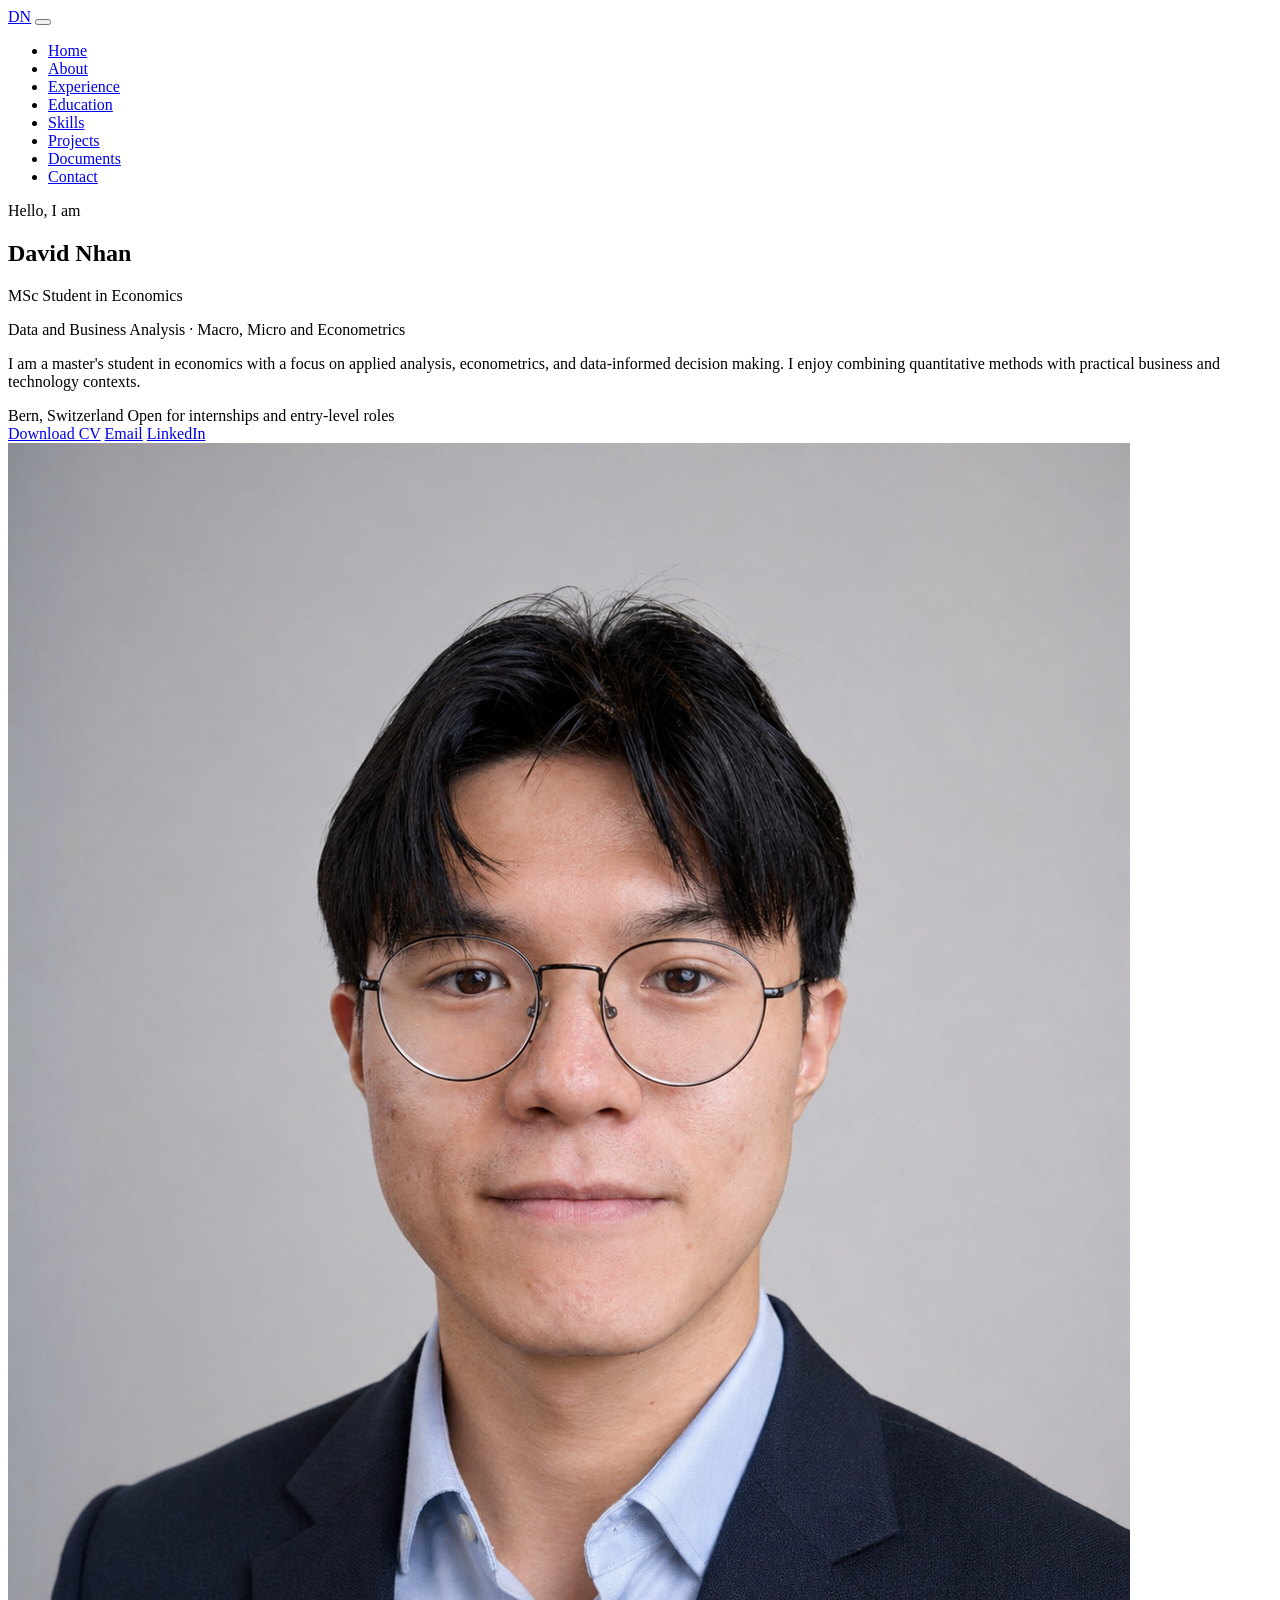
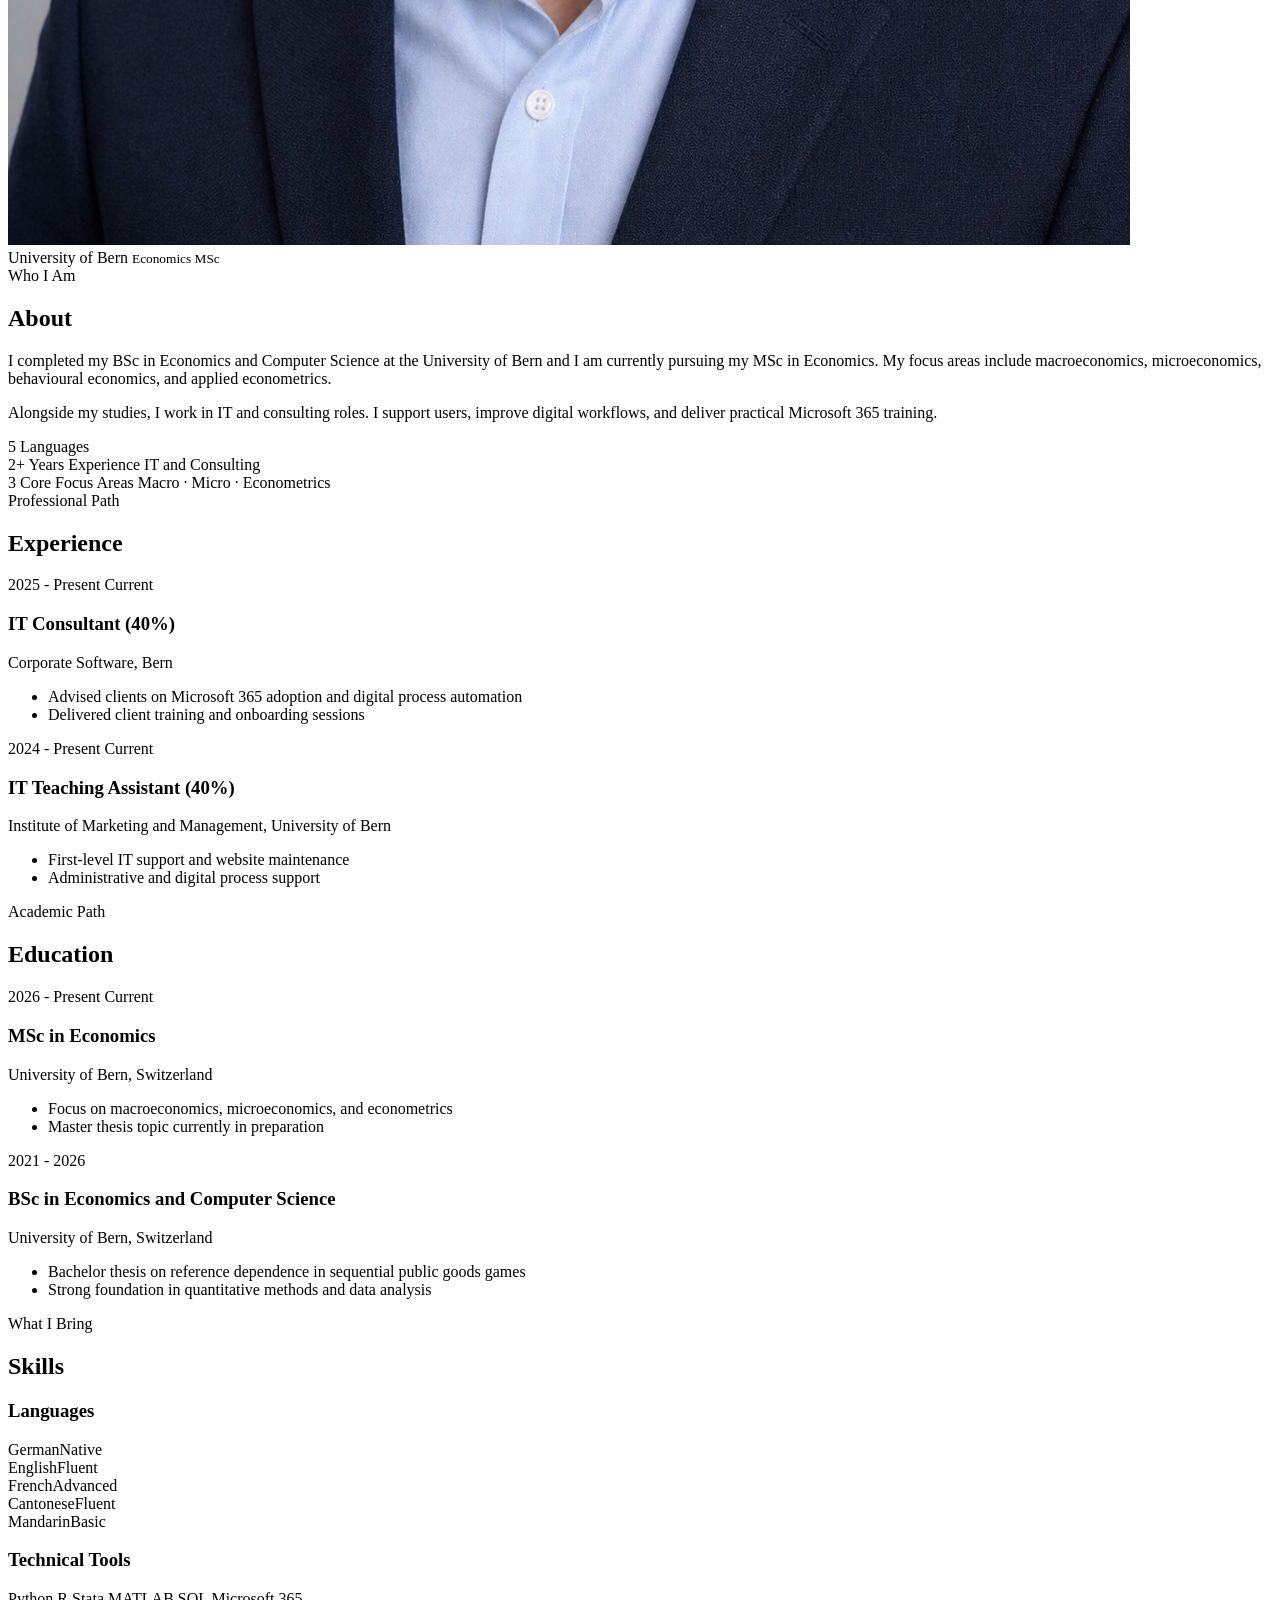
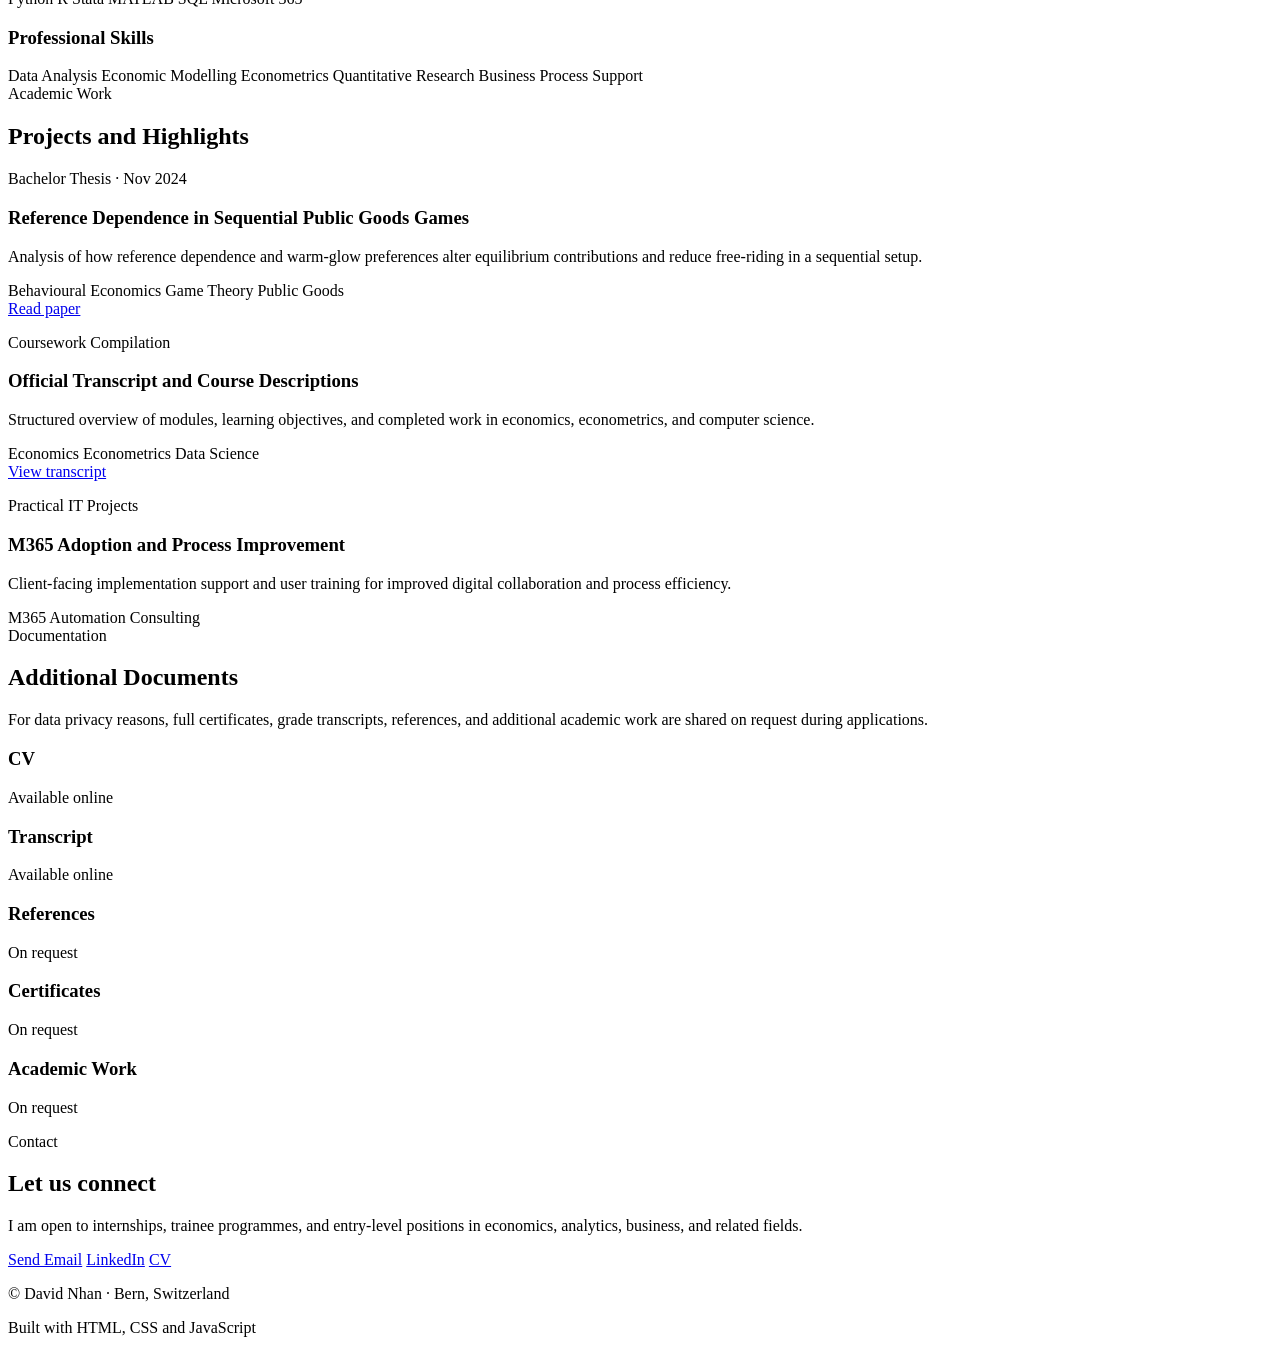
==== index.html @ aebe3c7b "Remove placeholder images and keep one-page scroll layout" ====
<!DOCTYPE html>
<html lang="en">
<head>
  <meta charset="UTF-8" />
  <meta name="viewport" content="width=device-width, initial-scale=1.0" />
  <title>David Nhan</title>
  <meta name="description" content="Personal portfolio of David Nhan, MSc student in Economics with a focus on data, economics, and applied analysis." />
  <link rel="preconnect" href="https://fonts.googleapis.com" />
  <link rel="preconnect" href="https://fonts.gstatic.com" crossorigin />
  <link href="https://fonts.googleapis.com/css2?family=Inter:wght@400;500;600;700;800&family=Playfair+Display:wght@600;700&display=swap" rel="stylesheet" />
  <link rel="stylesheet" href="styles.css" />
</head>
<body>
  <header class="nav-header">
    <nav class="nav-container" aria-label="Main navigation">
      <a href="#hero" class="nav-logo" aria-label="Top">DN</a>
      <button id="navToggle" class="nav-toggle" aria-label="Toggle menu" aria-expanded="false" aria-controls="navLinks">
        <span></span><span></span><span></span>
      </button>
      <ul class="nav-links" id="navLinks">
        <li><a href="#hero" class="active">Home</a></li>
        <li><a href="#about">About</a></li>
        <li><a href="#experience">Experience</a></li>
        <li><a href="#education">Education</a></li>
        <li><a href="#skills">Skills</a></li>
        <li><a href="#projects">Projects</a></li>
        <li><a href="#documents">Documents</a></li>
        <li><a href="#contact">Contact</a></li>
      </ul>
    </nav>
  </header>

  <main>
    <section id="hero" class="hero-section">
      <div class="hero-container">
        <div class="hero-text reveal">
          <p class="hero-greeting">Hello, I am</p>
          <h1 class="hero-name">David Nhan</h1>
          <p class="hero-headline">MSc Student in Economics</p>
          <span class="hero-sub-headline">Data and Business Analysis · Macro, Micro and Econometrics</span>
          <p class="hero-intro">
            I am a master's student in economics with a focus on applied analysis,
            econometrics, and data-informed decision making. I enjoy combining
            quantitative methods with practical business and technology contexts.
          </p>
          <div class="hero-badges">
            <span class="badge badge-location">Bern, Switzerland</span>
            <span class="badge badge-open"><span class="pulse-dot"></span>Open for internships and entry-level roles</span>
          </div>
          <div class="hero-buttons">
            <a class="btn btn-primary" href="docs/David-Nhan-FlowCV-Lebenslauf.pdf" target="_blank" rel="noopener">Download CV</a>
            <a class="btn btn-secondary" href="mailto:david.nhan@students.unibe.ch">Email</a>
            <a class="btn btn-outline" href="https://www.linkedin.com/in/david-nhan-41972a270/" target="_blank" rel="noopener">LinkedIn</a>
          </div>
        </div>
        <div class="hero-image-wrapper reveal">
          <div class="hero-image-ring">
            <img id="profileImg" src="docs/LinkedIn1.png" alt="Portrait of David Nhan" class="hero-image" />
          </div>
          <div class="hero-image-card">
            <div>
              <span>University of Bern</span>
              <small>Economics MSc</small>
            </div>
          </div>
        </div>
      </div>
    </section>

    <section id="about" class="section">
      <div class="container">
        <div class="section-header reveal">
          <span class="section-label">Who I Am</span>
          <h2>About</h2>
        </div>
        <div class="about-content reveal">
          <p>
            I completed my BSc in Economics and Computer Science at the University of Bern
            and I am currently pursuing my MSc in Economics. My focus areas include macroeconomics,
            microeconomics, behavioural economics, and applied econometrics.
          </p>
          <p>
            Alongside my studies, I work in IT and consulting roles. I support users,
            improve digital workflows, and deliver practical Microsoft 365 training.
          </p>
        </div>
        <div class="about-highlights">
          <article class="highlight-card reveal">
            <span class="highlight-number">5</span>
            <span class="highlight-label">Languages</span>
          </article>
          <article class="highlight-card reveal">
            <span class="highlight-number">2+</span>
            <span class="highlight-label">Years Experience</span>
            <span class="highlight-sub">IT and Consulting</span>
          </article>
          <article class="highlight-card reveal">
            <span class="highlight-number">3</span>
            <span class="highlight-label">Core Focus Areas</span>
            <span class="highlight-sub">Macro · Micro · Econometrics</span>
          </article>
        </div>
      </div>
    </section>

    <section id="experience" class="section section-alt">
      <div class="container">
        <div class="section-header reveal">
          <span class="section-label">Professional Path</span>
          <h2>Experience</h2>
        </div>
        <div class="timeline">
          <article class="timeline-item reveal">
            <span class="timeline-dot"></span>
            <div class="timeline-card">
              <div class="timeline-meta">
                <span class="timeline-date">2025 - Present</span>
                <span class="timeline-tag tag-current">Current</span>
              </div>
              <h3>IT Consultant (40%)</h3>
              <p class="timeline-institution">Corporate Software, Bern</p>
              <ul class="timeline-details">
                <li>Advised clients on Microsoft 365 adoption and digital process automation</li>
                <li>Delivered client training and onboarding sessions</li>
              </ul>
            </div>
          </article>
          <article class="timeline-item reveal">
            <span class="timeline-dot"></span>
            <div class="timeline-card">
              <div class="timeline-meta">
                <span class="timeline-date">2024 - Present</span>
                <span class="timeline-tag tag-current">Current</span>
              </div>
              <h3>IT Teaching Assistant (40%)</h3>
              <p class="timeline-institution">Institute of Marketing and Management, University of Bern</p>
              <ul class="timeline-details">
                <li>First-level IT support and website maintenance</li>
                <li>Administrative and digital process support</li>
              </ul>
            </div>
          </article>
        </div>
      </div>
    </section>

    <section id="education" class="section">
      <div class="container">
        <div class="section-header reveal">
          <span class="section-label">Academic Path</span>
          <h2>Education</h2>
        </div>
        <div class="timeline">
          <article class="timeline-item reveal">
            <span class="timeline-dot"></span>
            <div class="timeline-card">
              <div class="timeline-meta">
                <span class="timeline-date">2026 - Present</span>
                <span class="timeline-tag tag-current">Current</span>
              </div>
              <h3>MSc in Economics</h3>
              <p class="timeline-institution">University of Bern, Switzerland</p>
              <ul class="timeline-details">
                <li>Focus on macroeconomics, microeconomics, and econometrics</li>
                <li>Master thesis topic currently in preparation</li>
              </ul>
            </div>
          </article>
          <article class="timeline-item reveal">
            <span class="timeline-dot"></span>
            <div class="timeline-card">
              <div class="timeline-meta">
                <span class="timeline-date">2021 - 2026</span>
              </div>
              <h3>BSc in Economics and Computer Science</h3>
              <p class="timeline-institution">University of Bern, Switzerland</p>
              <ul class="timeline-details">
                <li>Bachelor thesis on reference dependence in sequential public goods games</li>
                <li>Strong foundation in quantitative methods and data analysis</li>
              </ul>
            </div>
          </article>
        </div>
      </div>
    </section>

    <section id="skills" class="section section-alt">
      <div class="container">
        <div class="section-header reveal">
          <span class="section-label">What I Bring</span>
          <h2>Skills</h2>
        </div>
        <div class="skills-grid">
          <article class="skill-group reveal">
            <h3 class="skill-group-title">Languages</h3>
            <div class="skill-tags">
              <div class="skill-tag-language"><span class="lang-name">German</span><span class="lang-level lang-native">Native</span></div>
              <div class="skill-tag-language"><span class="lang-name">English</span><span class="lang-level">Fluent</span></div>
              <div class="skill-tag-language"><span class="lang-name">French</span><span class="lang-level">Advanced</span></div>
              <div class="skill-tag-language"><span class="lang-name">Cantonese</span><span class="lang-level">Fluent</span></div>
              <div class="skill-tag-language"><span class="lang-name">Mandarin</span><span class="lang-level">Basic</span></div>
            </div>
          </article>
          <article class="skill-group reveal">
            <h3 class="skill-group-title">Technical Tools</h3>
            <div class="skill-tags">
              <span class="skill-badge skill-badge-tech">Python</span>
              <span class="skill-badge skill-badge-tech">R</span>
              <span class="skill-badge skill-badge-tech">Stata</span>
              <span class="skill-badge skill-badge-tech">MATLAB</span>
              <span class="skill-badge skill-badge-tech">SQL</span>
              <span class="skill-badge skill-badge-tech">Microsoft 365</span>
            </div>
          </article>
          <article class="skill-group reveal">
            <h3 class="skill-group-title">Professional Skills</h3>
            <div class="skill-tags">
              <span class="skill-badge">Data Analysis</span>
              <span class="skill-badge">Economic Modelling</span>
              <span class="skill-badge">Econometrics</span>
              <span class="skill-badge">Quantitative Research</span>
              <span class="skill-badge">Business Process Support</span>
            </div>
          </article>
        </div>
      </div>
    </section>

    <section id="projects" class="section">
      <div class="container">
        <div class="section-header reveal">
          <span class="section-label">Academic Work</span>
          <h2>Projects and Highlights</h2>
        </div>
        <div class="projects-grid">
          <article class="project-card reveal">
            <div class="project-card-body">
              <p class="project-meta">Bachelor Thesis · Nov 2024</p>
              <h3>Reference Dependence in Sequential Public Goods Games</h3>
              <p>
                Analysis of how reference dependence and warm-glow preferences alter
                equilibrium contributions and reduce free-riding in a sequential setup.
              </p>
              <div class="project-tags">
                <span class="project-tag">Behavioural Economics</span>
                <span class="project-tag">Game Theory</span>
                <span class="project-tag">Public Goods</span>
              </div>
              <a class="project-read-link" href="docs/Bachelor_Thesis.pdf" target="_blank" rel="noopener">Read paper</a>
            </div>
          </article>
          <article class="project-card reveal">
            <div class="project-card-body">
              <p class="project-meta">Coursework Compilation</p>
              <h3>Official Transcript and Course Descriptions</h3>
              <p>
                Structured overview of modules, learning objectives, and completed
                work in economics, econometrics, and computer science.
              </p>
              <div class="project-tags">
                <span class="project-tag">Economics</span>
                <span class="project-tag">Econometrics</span>
                <span class="project-tag">Data Science</span>
              </div>
              <a class="project-read-link" href="docs/2026-02-09_11.55.48_Studienblatt.pdf" target="_blank" rel="noopener">View transcript</a>
            </div>
          </article>
          <article class="project-card reveal">
            <div class="project-card-body">
              <p class="project-meta">Practical IT Projects</p>
              <h3>M365 Adoption and Process Improvement</h3>
              <p>
                Client-facing implementation support and user training for improved
                digital collaboration and process efficiency.
              </p>
              <div class="project-tags">
                <span class="project-tag">M365</span>
                <span class="project-tag">Automation</span>
                <span class="project-tag">Consulting</span>
              </div>
            </div>
          </article>
        </div>
      </div>
    </section>

    <section id="documents" class="section section-alt">
      <div class="container">
        <div class="section-header reveal">
          <span class="section-label">Documentation</span>
          <h2>Additional Documents</h2>
        </div>
        <p class="documents-notice reveal">
          For data privacy reasons, full certificates, grade transcripts, references,
          and additional academic work are shared on request during applications.
        </p>
        <div class="documents-grid">
          <article class="document-card reveal"><h3>CV</h3><p>Available online</p></article>
          <article class="document-card reveal"><h3>Transcript</h3><p>Available online</p></article>
          <article class="document-card reveal"><h3>References</h3><p>On request</p></article>
          <article class="document-card reveal"><h3>Certificates</h3><p>On request</p></article>
          <article class="document-card reveal"><h3>Academic Work</h3><p>On request</p></article>
        </div>
      </div>
    </section>

    <section id="contact" class="section contact-section">
      <div class="container">
        <div class="contact-inner reveal">
          <span class="section-label">Contact</span>
          <h2>Let us connect</h2>
          <p class="contact-description">
            I am open to internships, trainee programmes, and entry-level positions
            in economics, analytics, business, and related fields.
          </p>
          <div class="contact-buttons">
            <a class="btn btn-primary" href="mailto:david.nhan@students.unibe.ch">Send Email</a>
            <a class="btn btn-secondary" href="https://www.linkedin.com/in/david-nhan-41972a270/" target="_blank" rel="noopener">LinkedIn</a>
            <a class="btn btn-outline" href="docs/David-Nhan-FlowCV-Lebenslauf.pdf" target="_blank" rel="noopener">CV</a>
          </div>
        </div>
      </div>
    </section>

  </main>

  <footer class="footer">
    <p>© <span id="year"></span> David Nhan · Bern, Switzerland</p>
    <p class="footer-note">Built with HTML, CSS and JavaScript</p>
  </footer>

  <script src="script.js"></script>
</body>
</html>
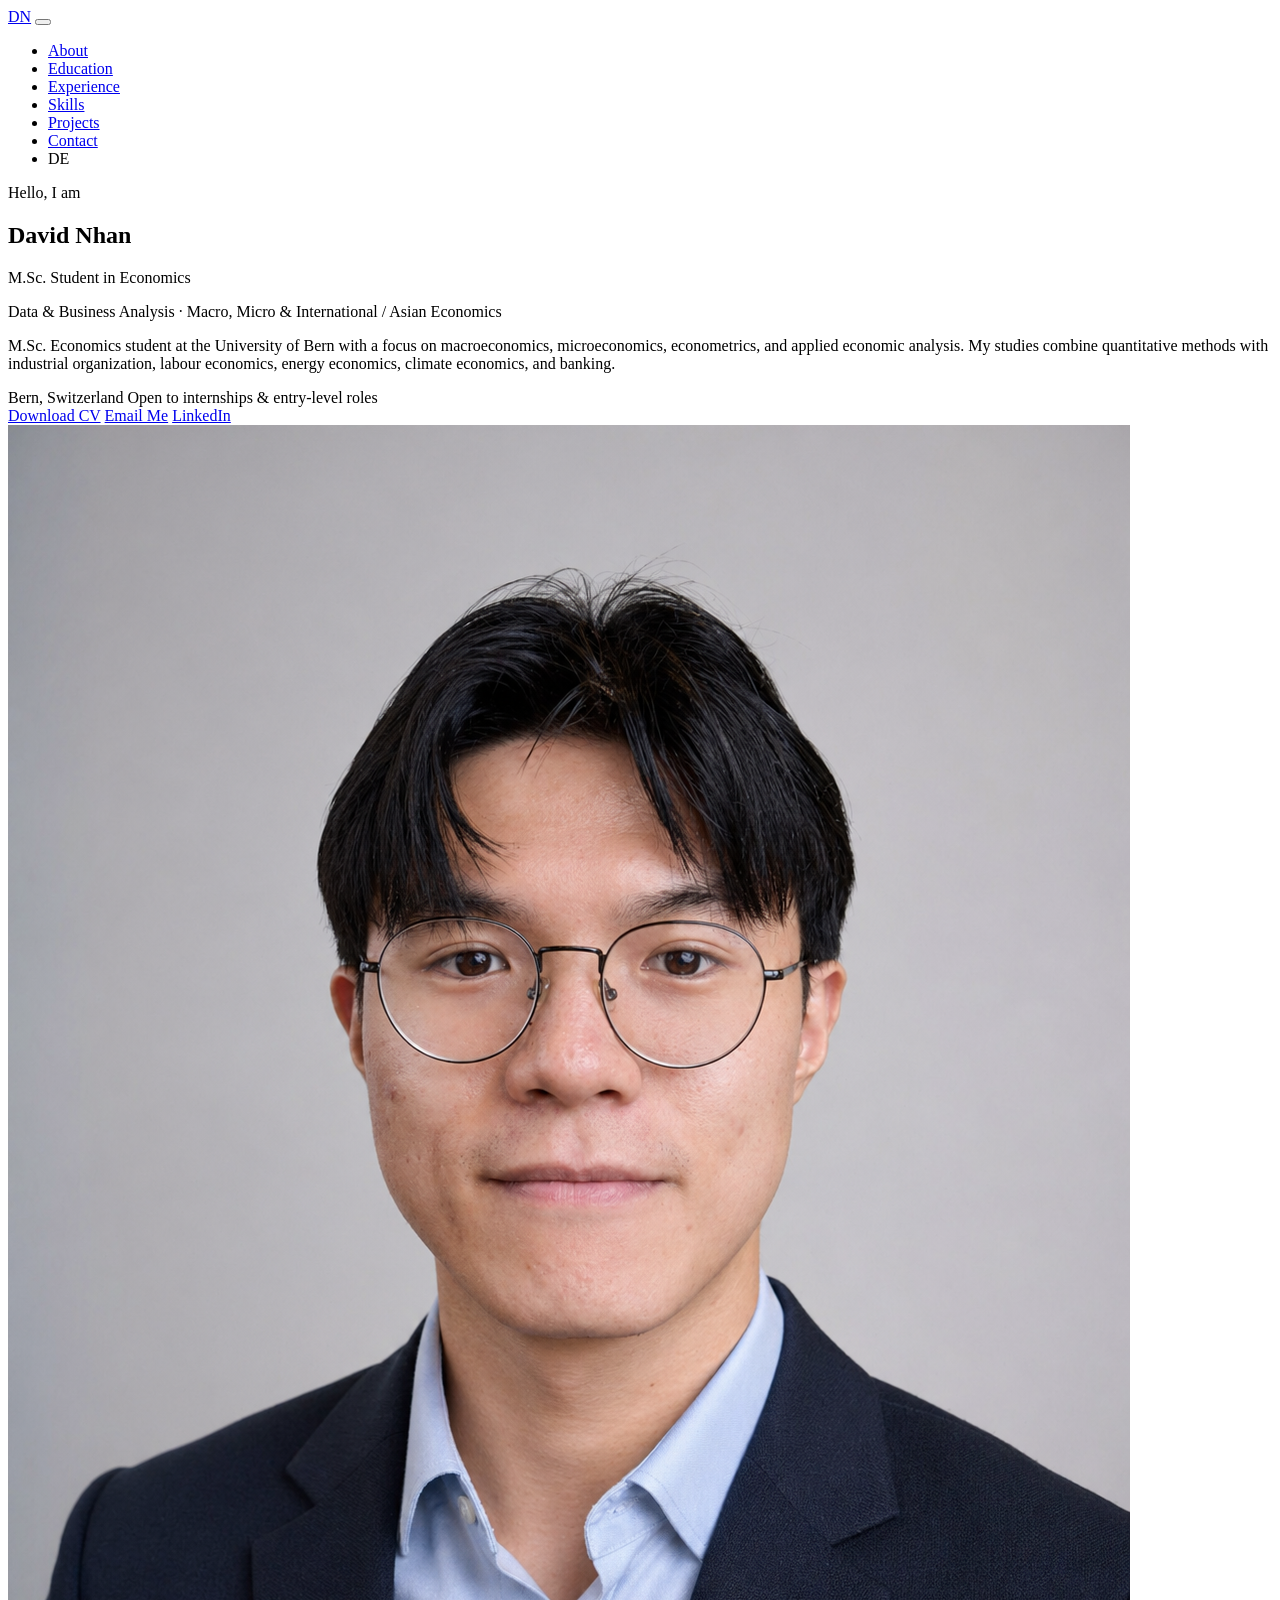
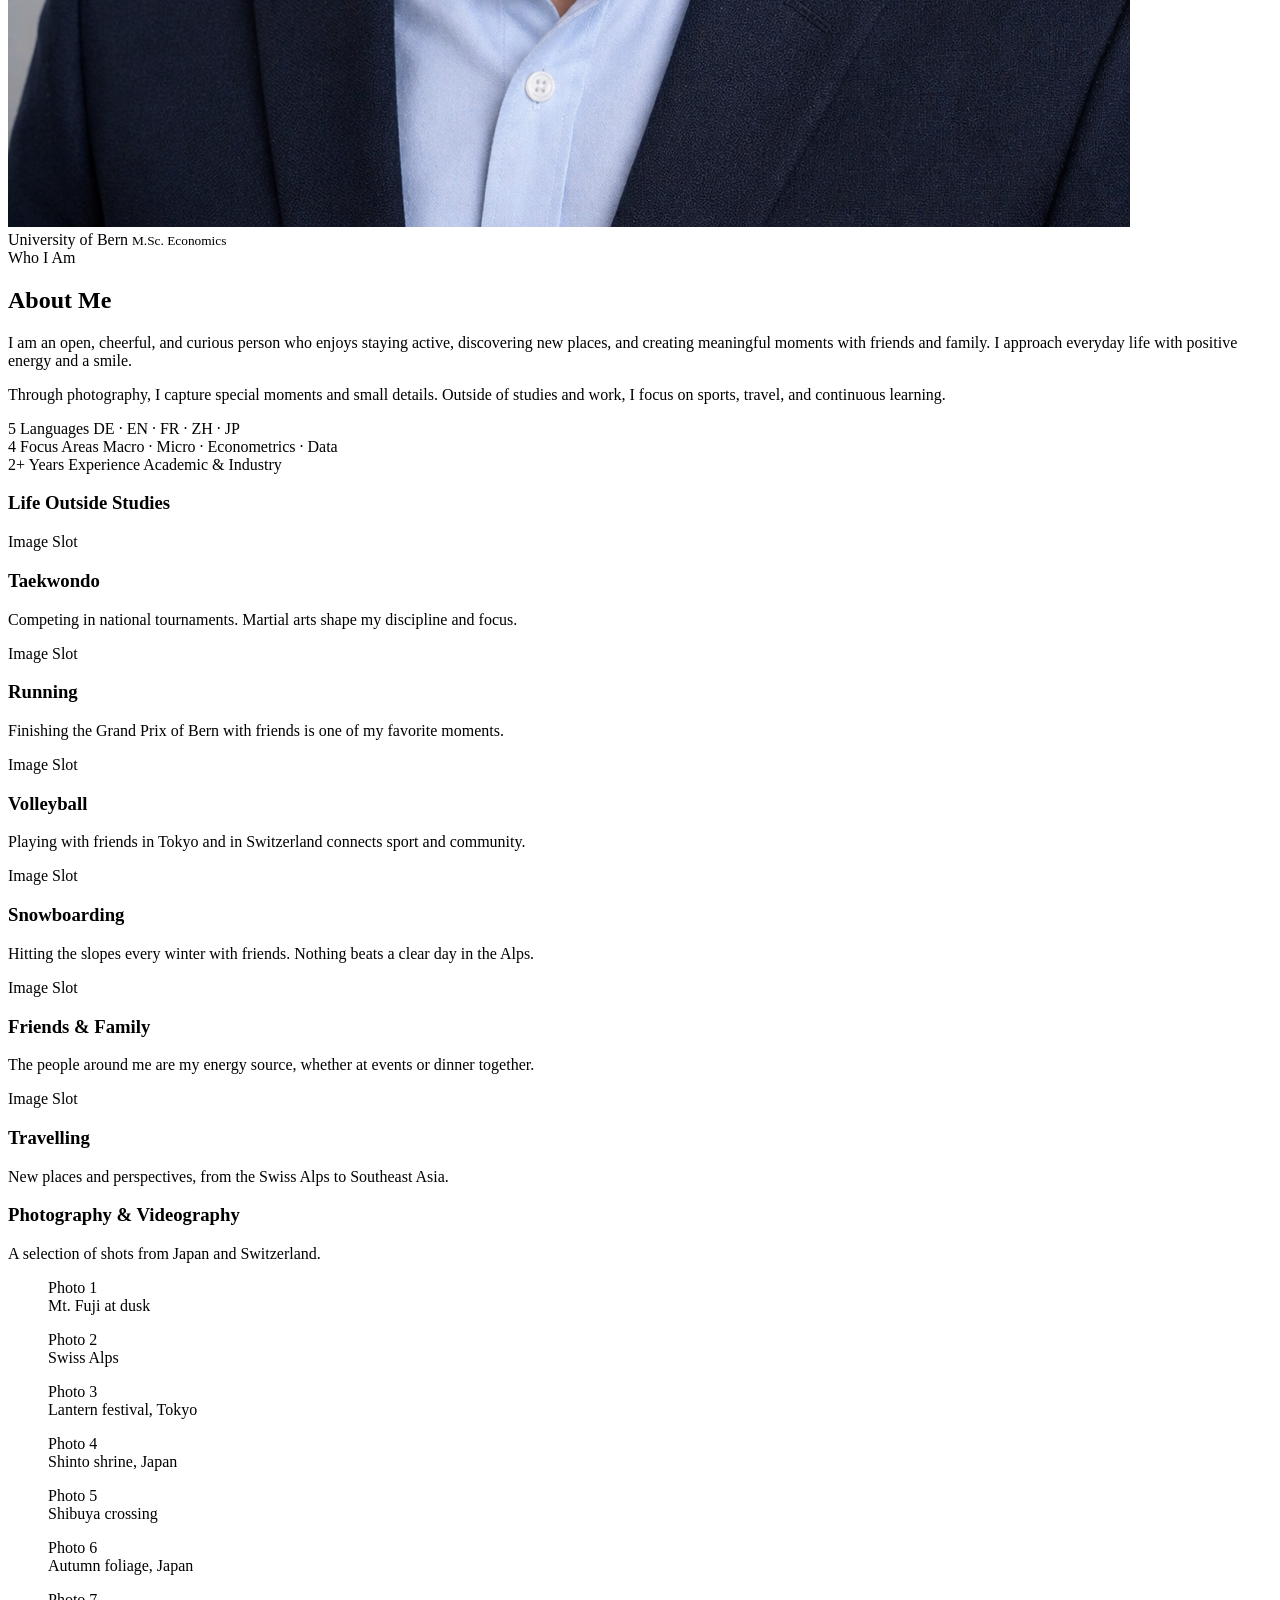
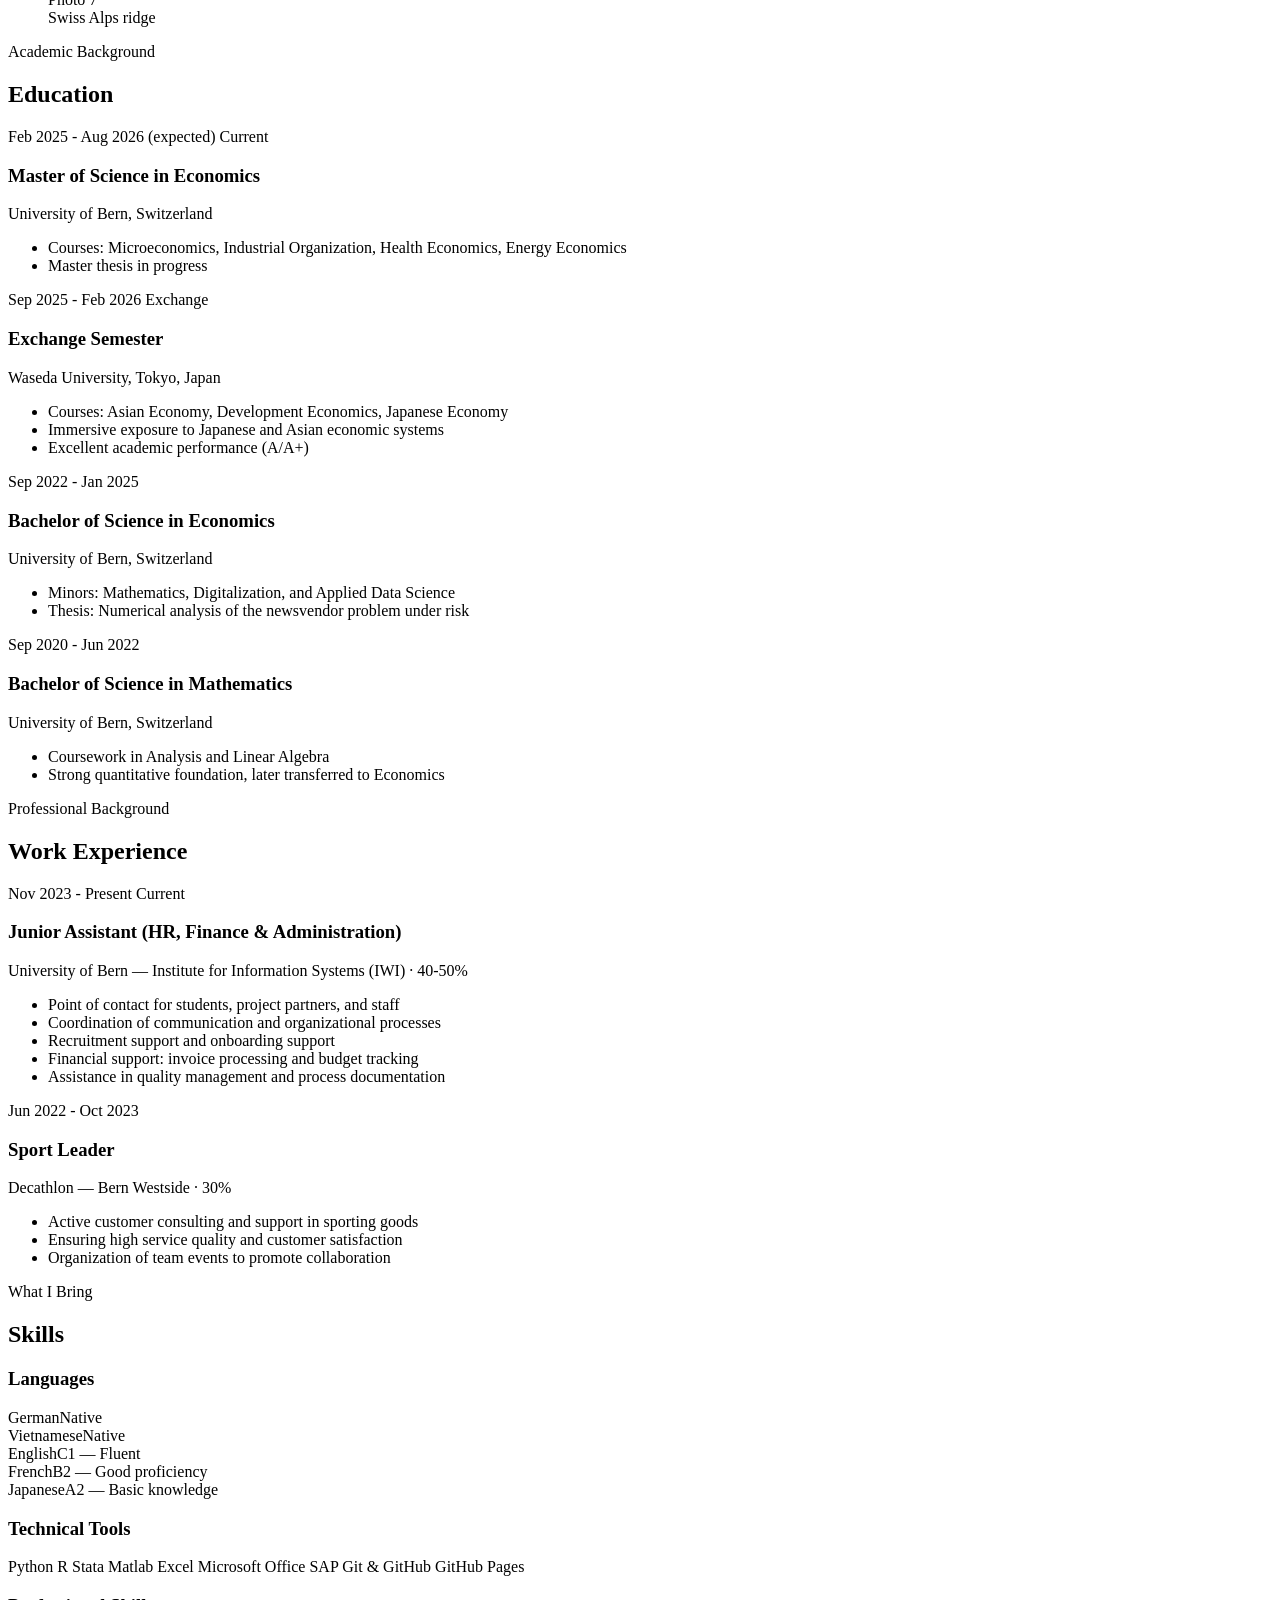
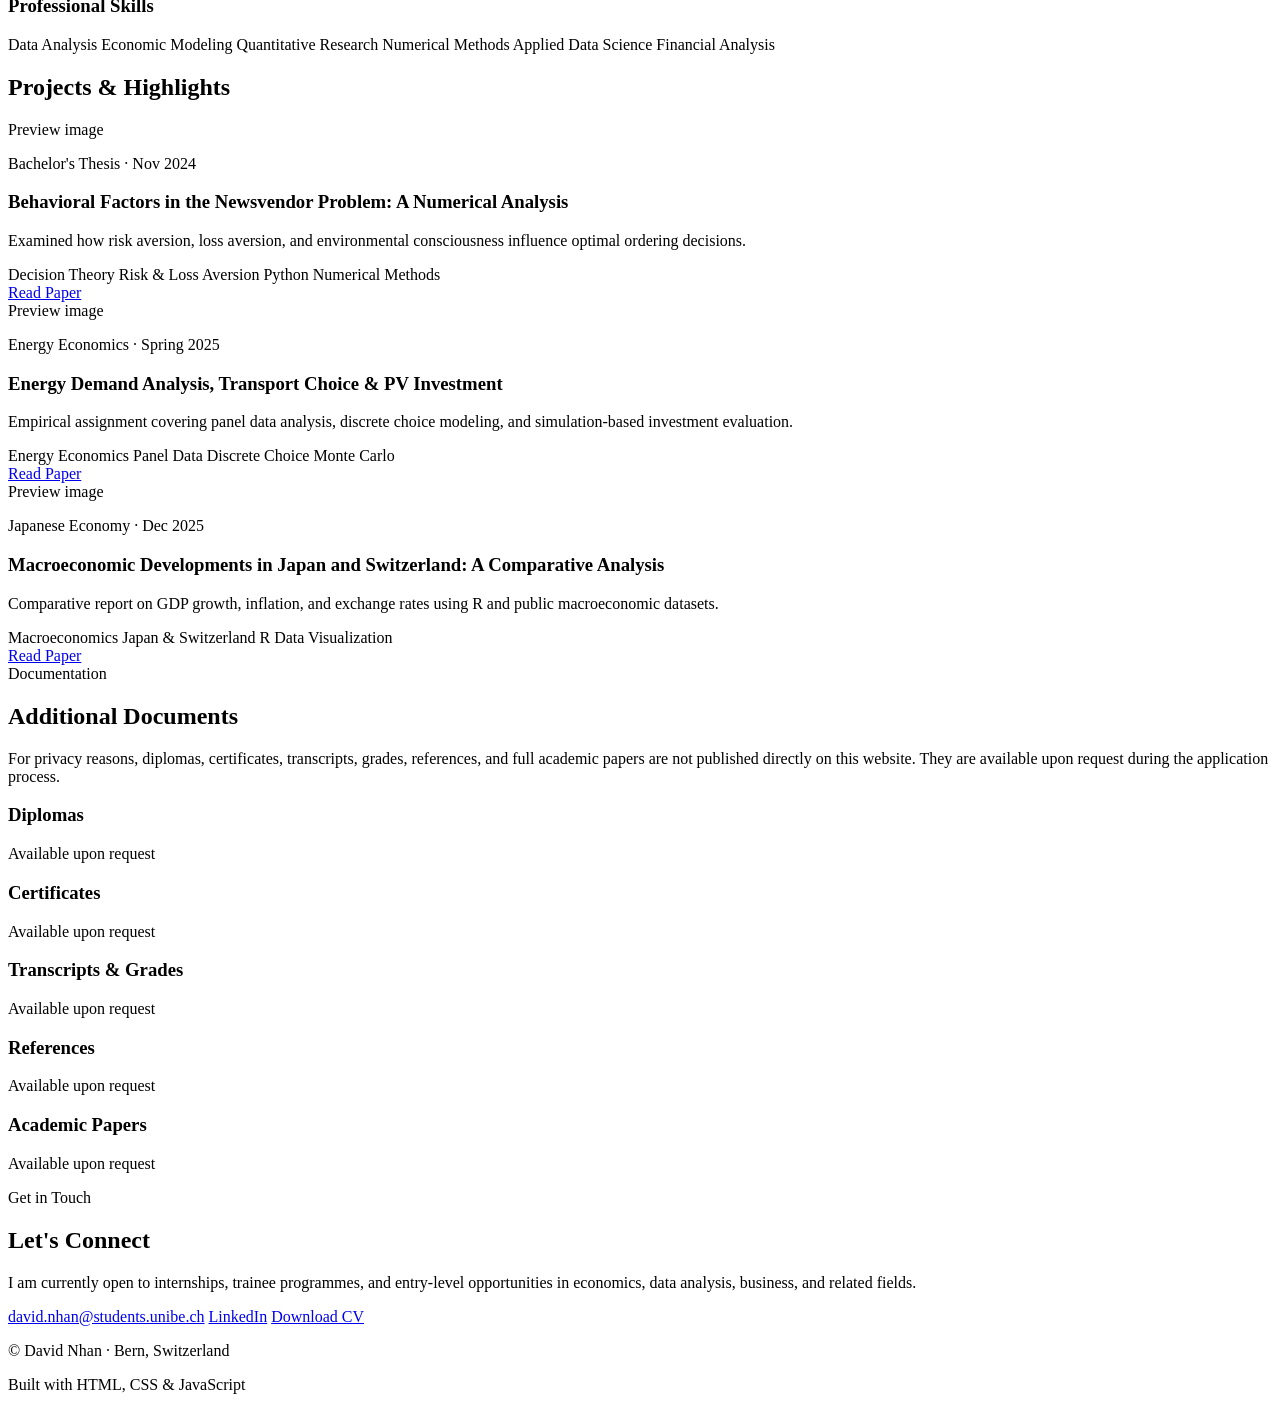
==== commit d4f4aa0a: "Rework one-page layout to match reference structure" ====
--- a/index.html
+++ b/index.html
@@ -18,14 +18,13 @@
         <span></span><span></span><span></span>
       </button>
       <ul class="nav-links" id="navLinks">
-        <li><a href="#hero" class="active">Home</a></li>
-        <li><a href="#about">About</a></li>
+        <li><a href="#about" class="active">About</a></li>
+        <li><a href="#education">Education</a></li>
         <li><a href="#experience">Experience</a></li>
-        <li><a href="#education">Education</a></li>
         <li><a href="#skills">Skills</a></li>
         <li><a href="#projects">Projects</a></li>
-        <li><a href="#documents">Documents</a></li>
         <li><a href="#contact">Contact</a></li>
+        <li><span class="nav-lang">DE</span></li>
       </ul>
     </nav>
   </header>
@@ -36,20 +35,21 @@
         <div class="hero-text reveal">
           <p class="hero-greeting">Hello, I am</p>
           <h1 class="hero-name">David Nhan</h1>
-          <p class="hero-headline">MSc Student in Economics</p>
-          <span class="hero-sub-headline">Data and Business Analysis · Macro, Micro and Econometrics</span>
+          <p class="hero-headline">M.Sc. Student in Economics</p>
+          <span class="hero-sub-headline">Data &amp; Business Analysis · Macro, Micro &amp; International / Asian Economics</span>
           <p class="hero-intro">
-            I am a master's student in economics with a focus on applied analysis,
-            econometrics, and data-informed decision making. I enjoy combining
-            quantitative methods with practical business and technology contexts.
+            M.Sc. Economics student at the University of Bern with a focus on macroeconomics,
+            microeconomics, econometrics, and applied economic analysis. My studies combine
+            quantitative methods with industrial organization, labour economics, energy economics,
+            climate economics, and banking.
           </p>
           <div class="hero-badges">
             <span class="badge badge-location">Bern, Switzerland</span>
-            <span class="badge badge-open"><span class="pulse-dot"></span>Open for internships and entry-level roles</span>
+            <span class="badge badge-open"><span class="pulse-dot"></span>Open to internships &amp; entry-level roles</span>
           </div>
           <div class="hero-buttons">
             <a class="btn btn-primary" href="docs/David-Nhan-FlowCV-Lebenslauf.pdf" target="_blank" rel="noopener">Download CV</a>
-            <a class="btn btn-secondary" href="mailto:david.nhan@students.unibe.ch">Email</a>
+            <a class="btn btn-secondary" href="mailto:david.nhan@students.unibe.ch">Email Me</a>
             <a class="btn btn-outline" href="https://www.linkedin.com/in/david-nhan-41972a270/" target="_blank" rel="noopener">LinkedIn</a>
           </div>
         </div>
@@ -60,7 +60,7 @@
           <div class="hero-image-card">
             <div>
               <span>University of Bern</span>
-              <small>Economics MSc</small>
+              <small>M.Sc. Economics</small>
             </div>
           </div>
         </div>
@@ -71,112 +71,204 @@
       <div class="container">
         <div class="section-header reveal">
           <span class="section-label">Who I Am</span>
-          <h2>About</h2>
+          <h2>About Me</h2>
         </div>
         <div class="about-content reveal">
           <p>
-            I completed my BSc in Economics and Computer Science at the University of Bern
-            and I am currently pursuing my MSc in Economics. My focus areas include macroeconomics,
-            microeconomics, behavioural economics, and applied econometrics.
+            I am an open, cheerful, and curious person who enjoys staying active,
+            discovering new places, and creating meaningful moments with friends and family.
+            I approach everyday life with positive energy and a smile.
           </p>
           <p>
-            Alongside my studies, I work in IT and consulting roles. I support users,
-            improve digital workflows, and deliver practical Microsoft 365 training.
+            Through photography, I capture special moments and small details.
+            Outside of studies and work, I focus on sports, travel, and continuous learning.
           </p>
         </div>
         <div class="about-highlights">
           <article class="highlight-card reveal">
             <span class="highlight-number">5</span>
             <span class="highlight-label">Languages</span>
+            <span class="highlight-sub">DE · EN · FR · ZH · JP</span>
+          </article>
+          <article class="highlight-card reveal">
+            <span class="highlight-number">4</span>
+            <span class="highlight-label">Focus Areas</span>
+            <span class="highlight-sub">Macro · Micro · Econometrics · Data</span>
           </article>
           <article class="highlight-card reveal">
             <span class="highlight-number">2+</span>
             <span class="highlight-label">Years Experience</span>
-            <span class="highlight-sub">IT and Consulting</span>
-          </article>
-          <article class="highlight-card reveal">
-            <span class="highlight-number">3</span>
-            <span class="highlight-label">Core Focus Areas</span>
-            <span class="highlight-sub">Macro · Micro · Econometrics</span>
-          </article>
-        </div>
-      </div>
-    </section>
-
-    <section id="experience" class="section section-alt">
-      <div class="container">
-        <div class="section-header reveal">
-          <span class="section-label">Professional Path</span>
-          <h2>Experience</h2>
+            <span class="highlight-sub">Academic &amp; Industry</span>
+          </article>
+        </div>
+
+        <h3 class="about-sub-heading reveal">Life Outside Studies</h3>
+        <div class="hobbies-grid">
+          <article class="hobby-card reveal">
+            <div class="hobby-photo media-placeholder"><span>Image Slot</span></div>
+            <div class="hobby-body">
+              <h3>Taekwondo</h3>
+              <p>Competing in national tournaments. Martial arts shape my discipline and focus.</p>
+            </div>
+          </article>
+          <article class="hobby-card reveal">
+            <div class="hobby-photo media-placeholder"><span>Image Slot</span></div>
+            <div class="hobby-body">
+              <h3>Running</h3>
+              <p>Finishing the Grand Prix of Bern with friends is one of my favorite moments.</p>
+            </div>
+          </article>
+          <article class="hobby-card reveal">
+            <div class="hobby-photo media-placeholder"><span>Image Slot</span></div>
+            <div class="hobby-body">
+              <h3>Volleyball</h3>
+              <p>Playing with friends in Tokyo and in Switzerland connects sport and community.</p>
+            </div>
+          </article>
+          <article class="hobby-card reveal">
+            <div class="hobby-photo media-placeholder"><span>Image Slot</span></div>
+            <div class="hobby-body">
+              <h3>Snowboarding</h3>
+              <p>Hitting the slopes every winter with friends. Nothing beats a clear day in the Alps.</p>
+            </div>
+          </article>
+          <article class="hobby-card reveal">
+            <div class="hobby-photo media-placeholder"><span>Image Slot</span></div>
+            <div class="hobby-body">
+              <h3>Friends &amp; Family</h3>
+              <p>The people around me are my energy source, whether at events or dinner together.</p>
+            </div>
+          </article>
+          <article class="hobby-card reveal">
+            <div class="hobby-photo media-placeholder"><span>Image Slot</span></div>
+            <div class="hobby-body">
+              <h3>Travelling</h3>
+              <p>New places and perspectives, from the Swiss Alps to Southeast Asia.</p>
+            </div>
+          </article>
+        </div>
+
+        <div class="photo-subsection reveal">
+          <div class="photo-subsection-header">
+            <div>
+              <h3>Photography &amp; Videography</h3>
+              <p>A selection of shots from Japan and Switzerland.</p>
+            </div>
+          </div>
+          <div class="photo-strip">
+            <figure class="photo-tile"><div class="media-placeholder"><span>Photo 1</span></div><figcaption>Mt. Fuji at dusk</figcaption></figure>
+            <figure class="photo-tile"><div class="media-placeholder"><span>Photo 2</span></div><figcaption>Swiss Alps</figcaption></figure>
+            <figure class="photo-tile"><div class="media-placeholder"><span>Photo 3</span></div><figcaption>Lantern festival, Tokyo</figcaption></figure>
+            <figure class="photo-tile"><div class="media-placeholder"><span>Photo 4</span></div><figcaption>Shinto shrine, Japan</figcaption></figure>
+            <figure class="photo-tile"><div class="media-placeholder"><span>Photo 5</span></div><figcaption>Shibuya crossing</figcaption></figure>
+            <figure class="photo-tile"><div class="media-placeholder"><span>Photo 6</span></div><figcaption>Autumn foliage, Japan</figcaption></figure>
+            <figure class="photo-tile"><div class="media-placeholder"><span>Photo 7</span></div><figcaption>Swiss Alps ridge</figcaption></figure>
+          </div>
+        </div>
+      </div>
+    </section>
+
+    <section id="education" class="section section-alt">
+      <div class="container">
+        <div class="section-header reveal">
+          <span class="section-label">Academic Background</span>
+          <h2>Education</h2>
         </div>
         <div class="timeline">
           <article class="timeline-item reveal">
             <span class="timeline-dot"></span>
             <div class="timeline-card">
               <div class="timeline-meta">
-                <span class="timeline-date">2025 - Present</span>
+                <span class="timeline-date">Feb 2025 - Aug 2026 (expected)</span>
                 <span class="timeline-tag tag-current">Current</span>
               </div>
-              <h3>IT Consultant (40%)</h3>
-              <p class="timeline-institution">Corporate Software, Bern</p>
-              <ul class="timeline-details">
-                <li>Advised clients on Microsoft 365 adoption and digital process automation</li>
-                <li>Delivered client training and onboarding sessions</li>
+              <h3>Master of Science in Economics</h3>
+              <p class="timeline-institution">University of Bern, Switzerland</p>
+              <ul class="timeline-details">
+                <li>Courses: Microeconomics, Industrial Organization, Health Economics, Energy Economics</li>
+                <li>Master thesis in progress</li>
+              </ul>
+            </div>
+          </article>
+          <article class="timeline-item reveal">
+            <span class="timeline-dot timeline-dot-exchange"></span>
+            <div class="timeline-card">
+              <div class="timeline-meta">
+                <span class="timeline-date">Sep 2025 - Feb 2026</span>
+                <span class="timeline-tag tag-exchange">Exchange</span>
+              </div>
+              <h3>Exchange Semester</h3>
+              <p class="timeline-institution">Waseda University, Tokyo, Japan</p>
+              <ul class="timeline-details">
+                <li>Courses: Asian Economy, Development Economics, Japanese Economy</li>
+                <li>Immersive exposure to Japanese and Asian economic systems</li>
+                <li>Excellent academic performance (A/A+)</li>
               </ul>
             </div>
           </article>
           <article class="timeline-item reveal">
             <span class="timeline-dot"></span>
             <div class="timeline-card">
+              <div class="timeline-meta"><span class="timeline-date">Sep 2022 - Jan 2025</span></div>
+              <h3>Bachelor of Science in Economics</h3>
+              <p class="timeline-institution">University of Bern, Switzerland</p>
+              <ul class="timeline-details">
+                <li>Minors: Mathematics, Digitalization, and Applied Data Science</li>
+                <li>Thesis: Numerical analysis of the newsvendor problem under risk</li>
+              </ul>
+            </div>
+          </article>
+          <article class="timeline-item reveal">
+            <span class="timeline-dot"></span>
+            <div class="timeline-card">
+              <div class="timeline-meta"><span class="timeline-date">Sep 2020 - Jun 2022</span></div>
+              <h3>Bachelor of Science in Mathematics</h3>
+              <p class="timeline-institution">University of Bern, Switzerland</p>
+              <ul class="timeline-details">
+                <li>Coursework in Analysis and Linear Algebra</li>
+                <li>Strong quantitative foundation, later transferred to Economics</li>
+              </ul>
+            </div>
+          </article>
+        </div>
+      </div>
+    </section>
+
+    <section id="experience" class="section">
+      <div class="container">
+        <div class="section-header reveal">
+          <span class="section-label">Professional Background</span>
+          <h2>Work Experience</h2>
+        </div>
+        <div class="timeline">
+          <article class="timeline-item reveal">
+            <span class="timeline-dot"></span>
+            <div class="timeline-card">
               <div class="timeline-meta">
-                <span class="timeline-date">2024 - Present</span>
+                <span class="timeline-date">Nov 2023 - Present</span>
                 <span class="timeline-tag tag-current">Current</span>
               </div>
-              <h3>IT Teaching Assistant (40%)</h3>
-              <p class="timeline-institution">Institute of Marketing and Management, University of Bern</p>
-              <ul class="timeline-details">
-                <li>First-level IT support and website maintenance</li>
-                <li>Administrative and digital process support</li>
-              </ul>
-            </div>
-          </article>
-        </div>
-      </div>
-    </section>
-
-    <section id="education" class="section">
-      <div class="container">
-        <div class="section-header reveal">
-          <span class="section-label">Academic Path</span>
-          <h2>Education</h2>
-        </div>
-        <div class="timeline">
+              <h3>Junior Assistant (HR, Finance &amp; Administration)</h3>
+              <p class="timeline-institution">University of Bern — Institute for Information Systems (IWI) · 40-50%</p>
+              <ul class="timeline-details">
+                <li>Point of contact for students, project partners, and staff</li>
+                <li>Coordination of communication and organizational processes</li>
+                <li>Recruitment support and onboarding support</li>
+                <li>Financial support: invoice processing and budget tracking</li>
+                <li>Assistance in quality management and process documentation</li>
+              </ul>
+            </div>
+          </article>
           <article class="timeline-item reveal">
             <span class="timeline-dot"></span>
             <div class="timeline-card">
-              <div class="timeline-meta">
-                <span class="timeline-date">2026 - Present</span>
-                <span class="timeline-tag tag-current">Current</span>
-              </div>
-              <h3>MSc in Economics</h3>
-              <p class="timeline-institution">University of Bern, Switzerland</p>
-              <ul class="timeline-details">
-                <li>Focus on macroeconomics, microeconomics, and econometrics</li>
-                <li>Master thesis topic currently in preparation</li>
-              </ul>
-            </div>
-          </article>
-          <article class="timeline-item reveal">
-            <span class="timeline-dot"></span>
-            <div class="timeline-card">
-              <div class="timeline-meta">
-                <span class="timeline-date">2021 - 2026</span>
-              </div>
-              <h3>BSc in Economics and Computer Science</h3>
-              <p class="timeline-institution">University of Bern, Switzerland</p>
-              <ul class="timeline-details">
-                <li>Bachelor thesis on reference dependence in sequential public goods games</li>
-                <li>Strong foundation in quantitative methods and data analysis</li>
+              <div class="timeline-meta"><span class="timeline-date">Jun 2022 - Oct 2023</span></div>
+              <h3>Sport Leader</h3>
+              <p class="timeline-institution">Decathlon — Bern Westside · 30%</p>
+              <ul class="timeline-details">
+                <li>Active customer consulting and support in sporting goods</li>
+                <li>Ensuring high service quality and customer satisfaction</li>
+                <li>Organization of team events to promote collaboration</li>
               </ul>
             </div>
           </article>
@@ -195,10 +287,10 @@
             <h3 class="skill-group-title">Languages</h3>
             <div class="skill-tags">
               <div class="skill-tag-language"><span class="lang-name">German</span><span class="lang-level lang-native">Native</span></div>
-              <div class="skill-tag-language"><span class="lang-name">English</span><span class="lang-level">Fluent</span></div>
-              <div class="skill-tag-language"><span class="lang-name">French</span><span class="lang-level">Advanced</span></div>
-              <div class="skill-tag-language"><span class="lang-name">Cantonese</span><span class="lang-level">Fluent</span></div>
-              <div class="skill-tag-language"><span class="lang-name">Mandarin</span><span class="lang-level">Basic</span></div>
+              <div class="skill-tag-language"><span class="lang-name">Vietnamese</span><span class="lang-level lang-native">Native</span></div>
+              <div class="skill-tag-language"><span class="lang-name">English</span><span class="lang-level">C1 — Fluent</span></div>
+              <div class="skill-tag-language"><span class="lang-name">French</span><span class="lang-level">B2 — Good proficiency</span></div>
+              <div class="skill-tag-language"><span class="lang-name">Japanese</span><span class="lang-level">A2 — Basic knowledge</span></div>
             </div>
           </article>
           <article class="skill-group reveal">
@@ -207,19 +299,23 @@
               <span class="skill-badge skill-badge-tech">Python</span>
               <span class="skill-badge skill-badge-tech">R</span>
               <span class="skill-badge skill-badge-tech">Stata</span>
-              <span class="skill-badge skill-badge-tech">MATLAB</span>
-              <span class="skill-badge skill-badge-tech">SQL</span>
-              <span class="skill-badge skill-badge-tech">Microsoft 365</span>
+              <span class="skill-badge skill-badge-tech">Matlab</span>
+              <span class="skill-badge skill-badge-tech">Excel</span>
+              <span class="skill-badge skill-badge-tech">Microsoft Office</span>
+              <span class="skill-badge skill-badge-tech">SAP</span>
+              <span class="skill-badge skill-badge-tech">Git &amp; GitHub</span>
+              <span class="skill-badge skill-badge-tech">GitHub Pages</span>
             </div>
           </article>
           <article class="skill-group reveal">
             <h3 class="skill-group-title">Professional Skills</h3>
             <div class="skill-tags">
               <span class="skill-badge">Data Analysis</span>
-              <span class="skill-badge">Economic Modelling</span>
-              <span class="skill-badge">Econometrics</span>
+              <span class="skill-badge">Economic Modeling</span>
               <span class="skill-badge">Quantitative Research</span>
-              <span class="skill-badge">Business Process Support</span>
+              <span class="skill-badge">Numerical Methods</span>
+              <span class="skill-badge">Applied Data Science</span>
+              <span class="skill-badge">Financial Analysis</span>
             </div>
           </article>
         </div>
@@ -229,56 +325,49 @@
     <section id="projects" class="section">
       <div class="container">
         <div class="section-header reveal">
-          <span class="section-label">Academic Work</span>
-          <h2>Projects and Highlights</h2>
+          <h2>Projects &amp; Highlights</h2>
         </div>
         <div class="projects-grid">
           <article class="project-card reveal">
-            <div class="project-card-body">
-              <p class="project-meta">Bachelor Thesis · Nov 2024</p>
-              <h3>Reference Dependence in Sequential Public Goods Games</h3>
-              <p>
-                Analysis of how reference dependence and warm-glow preferences alter
-                equilibrium contributions and reduce free-riding in a sequential setup.
-              </p>
-              <div class="project-tags">
-                <span class="project-tag">Behavioural Economics</span>
-                <span class="project-tag">Game Theory</span>
-                <span class="project-tag">Public Goods</span>
-              </div>
-              <a class="project-read-link" href="docs/Bachelor_Thesis.pdf" target="_blank" rel="noopener">Read paper</a>
-            </div>
-          </article>
+            <div class="project-preview"><div class="project-preview-loading">Preview image</div></div>
+            <p class="project-meta">Bachelor's Thesis · Nov 2024</p>
+            <h3>Behavioral Factors in the Newsvendor Problem: A Numerical Analysis</h3>
+            <p>Examined how risk aversion, loss aversion, and environmental consciousness influence optimal ordering decisions.</p>
+            <div class="project-tags">
+              <span class="project-tag">Decision Theory</span>
+              <span class="project-tag">Risk &amp; Loss Aversion</span>
+              <span class="project-tag">Python</span>
+              <span class="project-tag">Numerical Methods</span>
+            </div>
+            <a class="project-read-link" href="docs/Bachelor_Thesis.pdf" target="_blank" rel="noopener">Read Paper</a>
+          </article>
+
           <article class="project-card reveal">
-            <div class="project-card-body">
-              <p class="project-meta">Coursework Compilation</p>
-              <h3>Official Transcript and Course Descriptions</h3>
-              <p>
-                Structured overview of modules, learning objectives, and completed
-                work in economics, econometrics, and computer science.
-              </p>
-              <div class="project-tags">
-                <span class="project-tag">Economics</span>
-                <span class="project-tag">Econometrics</span>
-                <span class="project-tag">Data Science</span>
-              </div>
-              <a class="project-read-link" href="docs/2026-02-09_11.55.48_Studienblatt.pdf" target="_blank" rel="noopener">View transcript</a>
-            </div>
-          </article>
+            <div class="project-preview"><div class="project-preview-loading">Preview image</div></div>
+            <p class="project-meta">Energy Economics · Spring 2025</p>
+            <h3>Energy Demand Analysis, Transport Choice &amp; PV Investment</h3>
+            <p>Empirical assignment covering panel data analysis, discrete choice modeling, and simulation-based investment evaluation.</p>
+            <div class="project-tags">
+              <span class="project-tag">Energy Economics</span>
+              <span class="project-tag">Panel Data</span>
+              <span class="project-tag">Discrete Choice</span>
+              <span class="project-tag">Monte Carlo</span>
+            </div>
+            <a class="project-read-link" href="docs/2026-02-09_11.55.48_Studienblatt.pdf" target="_blank" rel="noopener">Read Paper</a>
+          </article>
+
           <article class="project-card reveal">
-            <div class="project-card-body">
-              <p class="project-meta">Practical IT Projects</p>
-              <h3>M365 Adoption and Process Improvement</h3>
-              <p>
-                Client-facing implementation support and user training for improved
-                digital collaboration and process efficiency.
-              </p>
-              <div class="project-tags">
-                <span class="project-tag">M365</span>
-                <span class="project-tag">Automation</span>
-                <span class="project-tag">Consulting</span>
-              </div>
-            </div>
+            <div class="project-preview"><div class="project-preview-loading">Preview image</div></div>
+            <p class="project-meta">Japanese Economy · Dec 2025</p>
+            <h3>Macroeconomic Developments in Japan and Switzerland: A Comparative Analysis</h3>
+            <p>Comparative report on GDP growth, inflation, and exchange rates using R and public macroeconomic datasets.</p>
+            <div class="project-tags">
+              <span class="project-tag">Macroeconomics</span>
+              <span class="project-tag">Japan &amp; Switzerland</span>
+              <span class="project-tag">R</span>
+              <span class="project-tag">Data Visualization</span>
+            </div>
+            <a class="project-read-link" href="docs/2026-02-09_11.55.48_Studienblatt.pdf" target="_blank" rel="noopener">Read Paper</a>
           </article>
         </div>
       </div>
@@ -291,15 +380,16 @@
           <h2>Additional Documents</h2>
         </div>
         <p class="documents-notice reveal">
-          For data privacy reasons, full certificates, grade transcripts, references,
-          and additional academic work are shared on request during applications.
+          For privacy reasons, diplomas, certificates, transcripts, grades, references,
+          and full academic papers are not published directly on this website.
+          They are available upon request during the application process.
         </p>
         <div class="documents-grid">
-          <article class="document-card reveal"><h3>CV</h3><p>Available online</p></article>
-          <article class="document-card reveal"><h3>Transcript</h3><p>Available online</p></article>
-          <article class="document-card reveal"><h3>References</h3><p>On request</p></article>
-          <article class="document-card reveal"><h3>Certificates</h3><p>On request</p></article>
-          <article class="document-card reveal"><h3>Academic Work</h3><p>On request</p></article>
+          <article class="document-card reveal"><h3>Diplomas</h3><p>Available upon request</p></article>
+          <article class="document-card reveal"><h3>Certificates</h3><p>Available upon request</p></article>
+          <article class="document-card reveal"><h3>Transcripts &amp; Grades</h3><p>Available upon request</p></article>
+          <article class="document-card reveal"><h3>References</h3><p>Available upon request</p></article>
+          <article class="document-card reveal"><h3>Academic Papers</h3><p>Available upon request</p></article>
         </div>
       </div>
     </section>
@@ -307,26 +397,25 @@
     <section id="contact" class="section contact-section">
       <div class="container">
         <div class="contact-inner reveal">
-          <span class="section-label">Contact</span>
-          <h2>Let us connect</h2>
+          <span class="section-label">Get in Touch</span>
+          <h2>Let's Connect</h2>
           <p class="contact-description">
-            I am open to internships, trainee programmes, and entry-level positions
-            in economics, analytics, business, and related fields.
+            I am currently open to internships, trainee programmes, and entry-level
+            opportunities in economics, data analysis, business, and related fields.
           </p>
           <div class="contact-buttons">
-            <a class="btn btn-primary" href="mailto:david.nhan@students.unibe.ch">Send Email</a>
+            <a class="btn btn-primary" href="mailto:david.nhan@students.unibe.ch">david.nhan@students.unibe.ch</a>
             <a class="btn btn-secondary" href="https://www.linkedin.com/in/david-nhan-41972a270/" target="_blank" rel="noopener">LinkedIn</a>
-            <a class="btn btn-outline" href="docs/David-Nhan-FlowCV-Lebenslauf.pdf" target="_blank" rel="noopener">CV</a>
-          </div>
-        </div>
-      </div>
-    </section>
-
+            <a class="btn btn-outline" href="docs/David-Nhan-FlowCV-Lebenslauf.pdf" target="_blank" rel="noopener">Download CV</a>
+          </div>
+        </div>
+      </div>
+    </section>
   </main>
 
   <footer class="footer">
     <p>© <span id="year"></span> David Nhan · Bern, Switzerland</p>
-    <p class="footer-note">Built with HTML, CSS and JavaScript</p>
+    <p class="footer-note">Built with HTML, CSS &amp; JavaScript</p>
   </footer>
 
   <script src="script.js"></script>
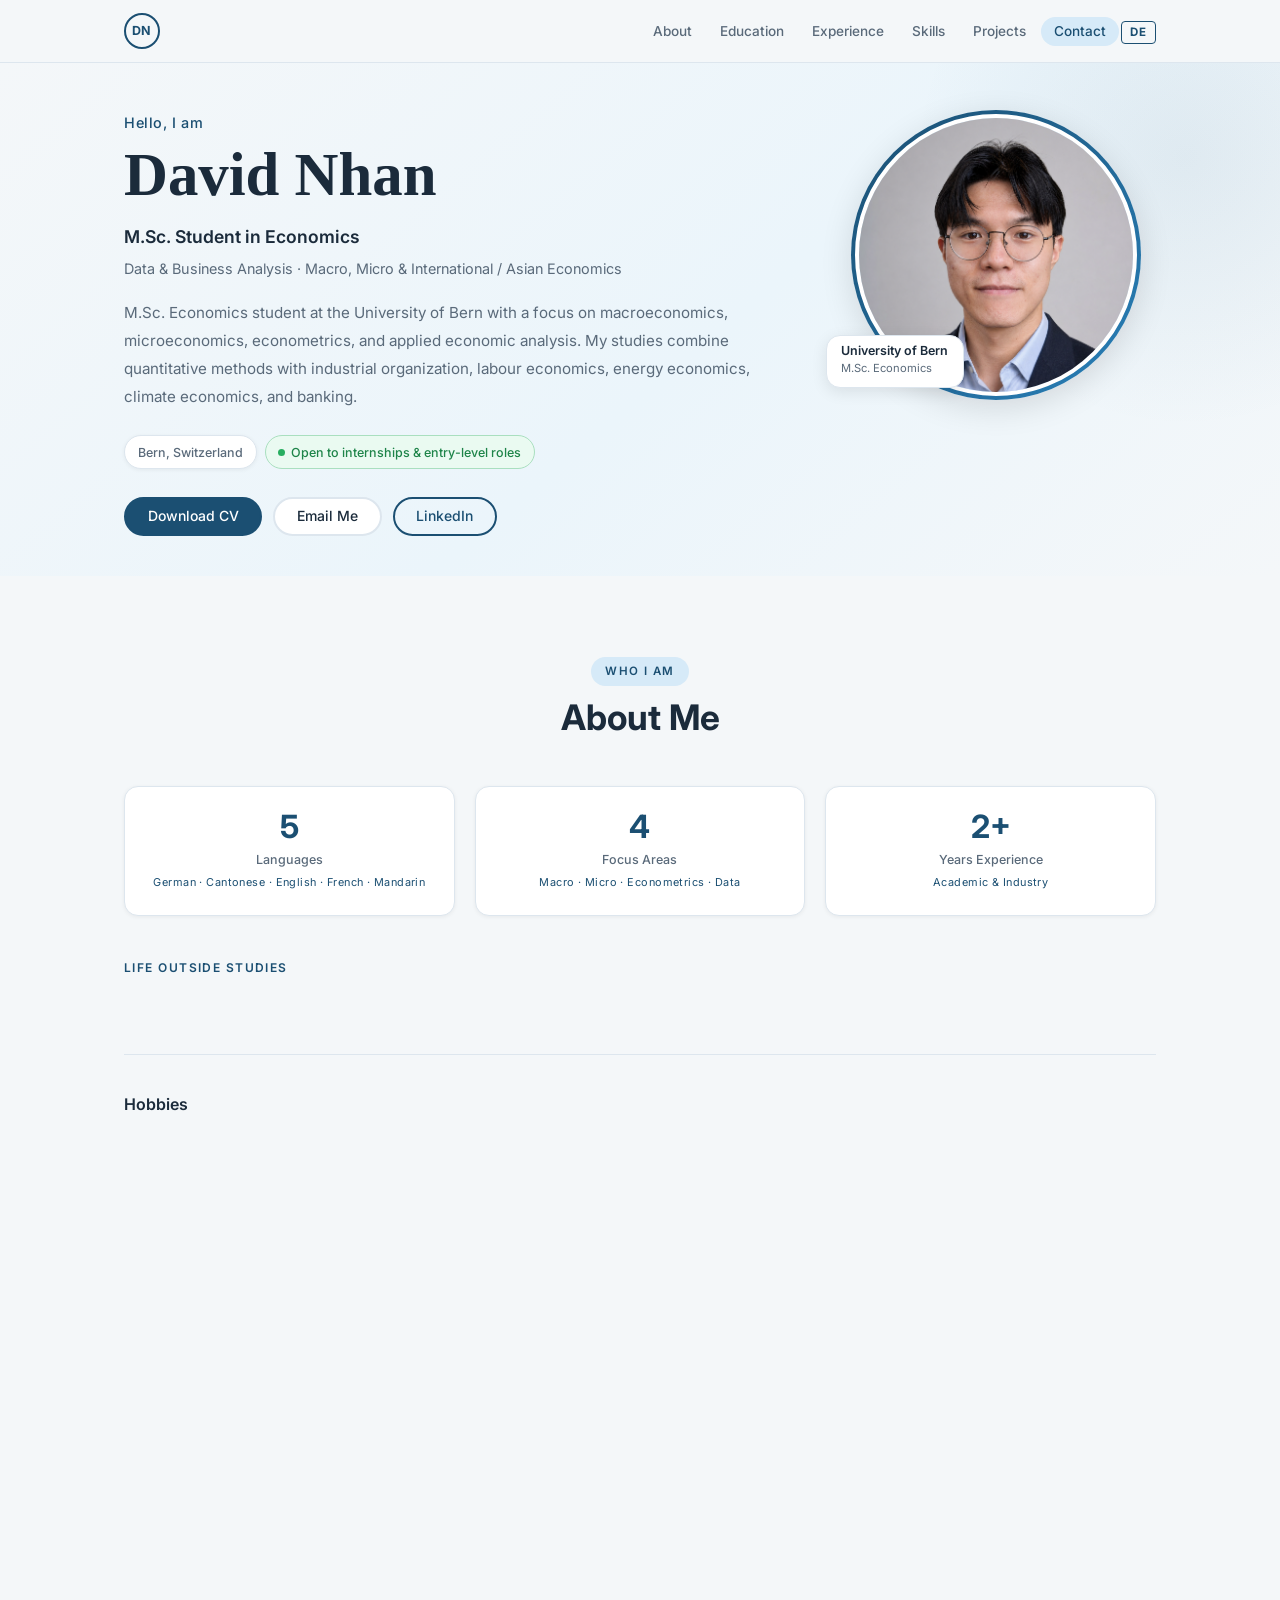
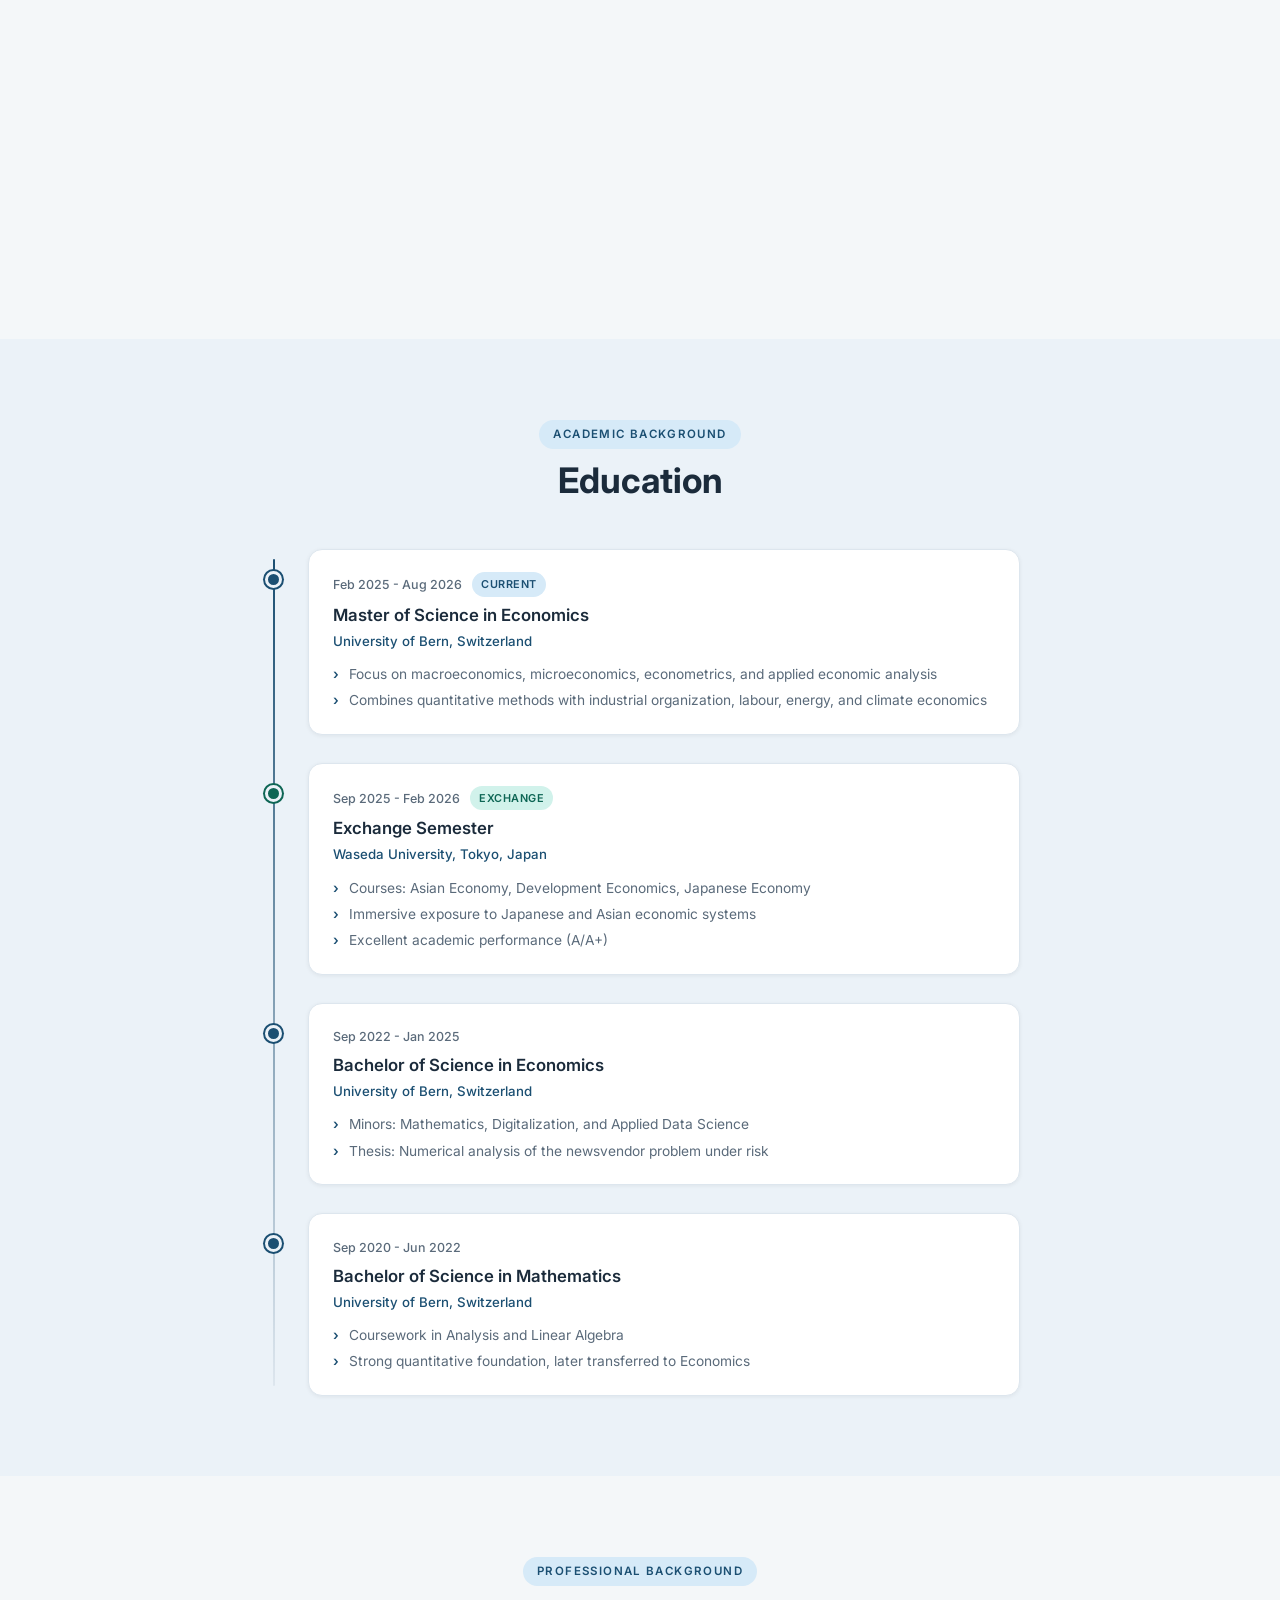
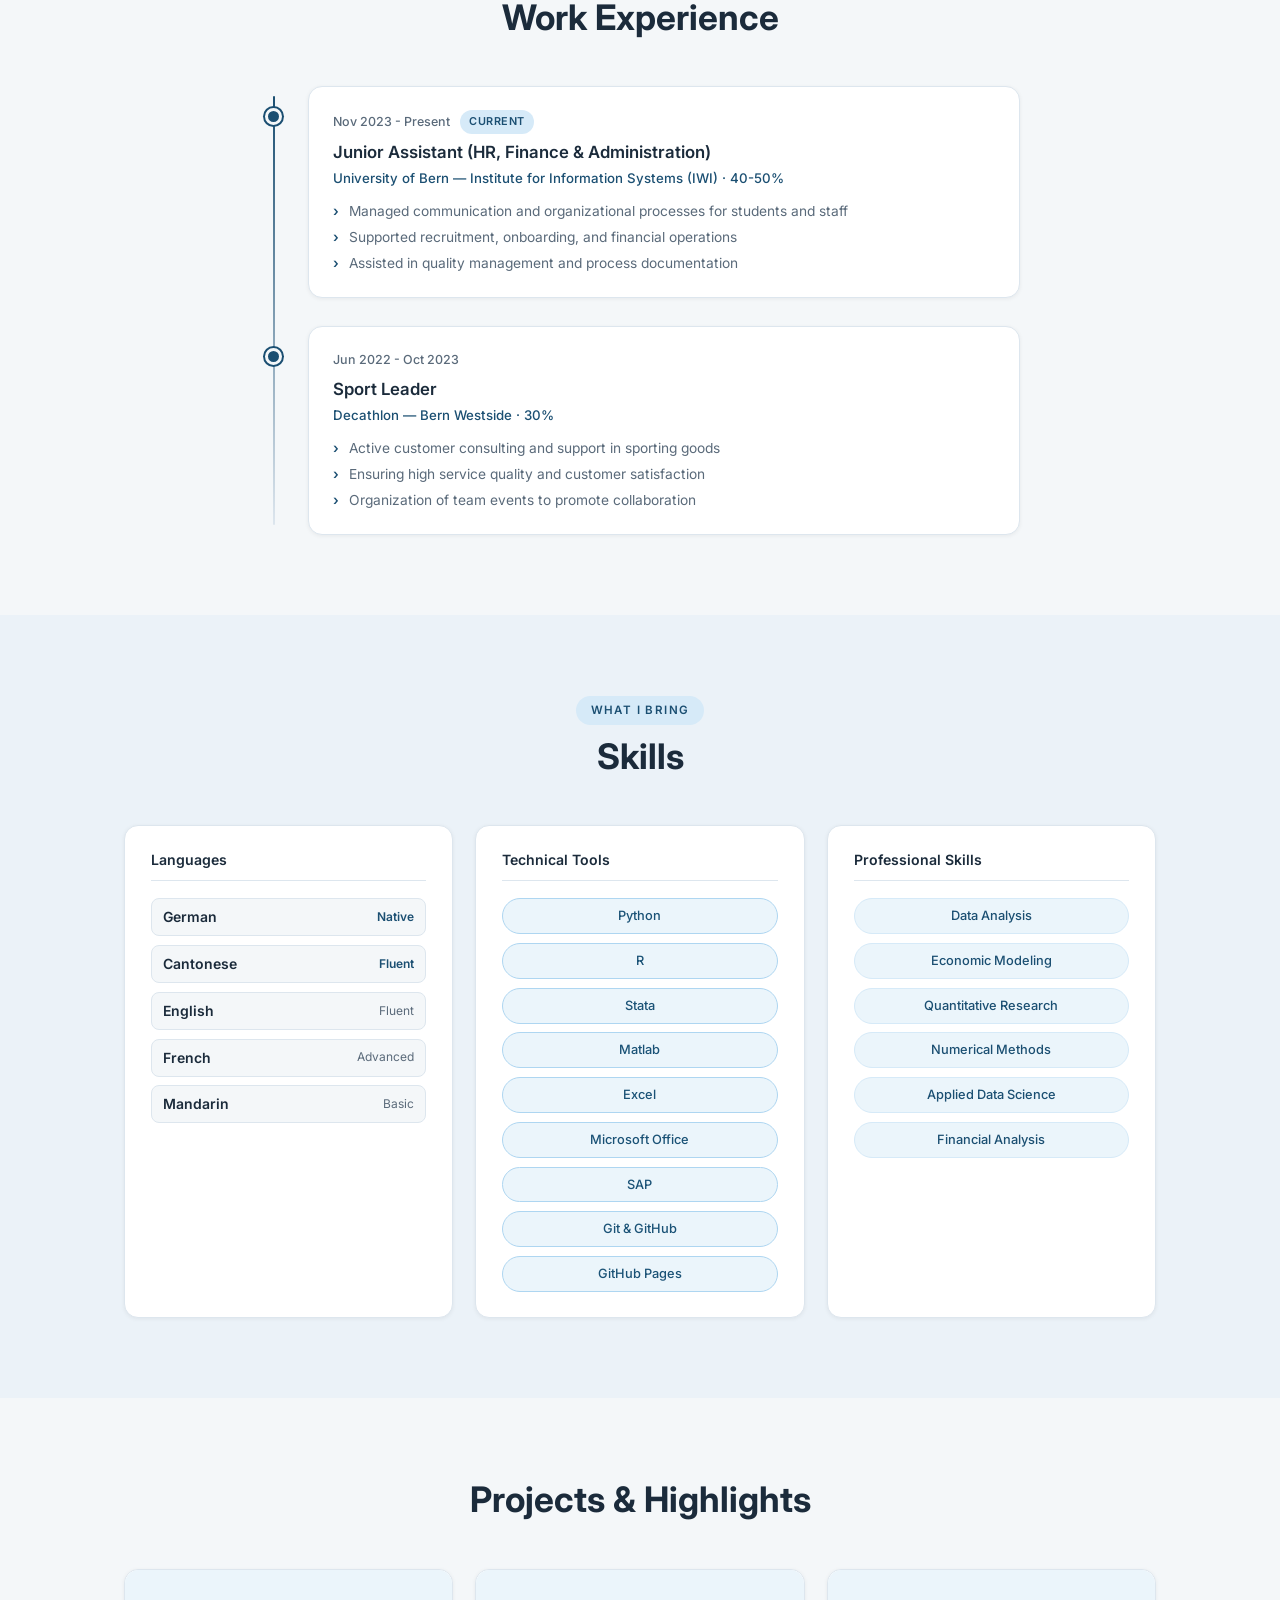
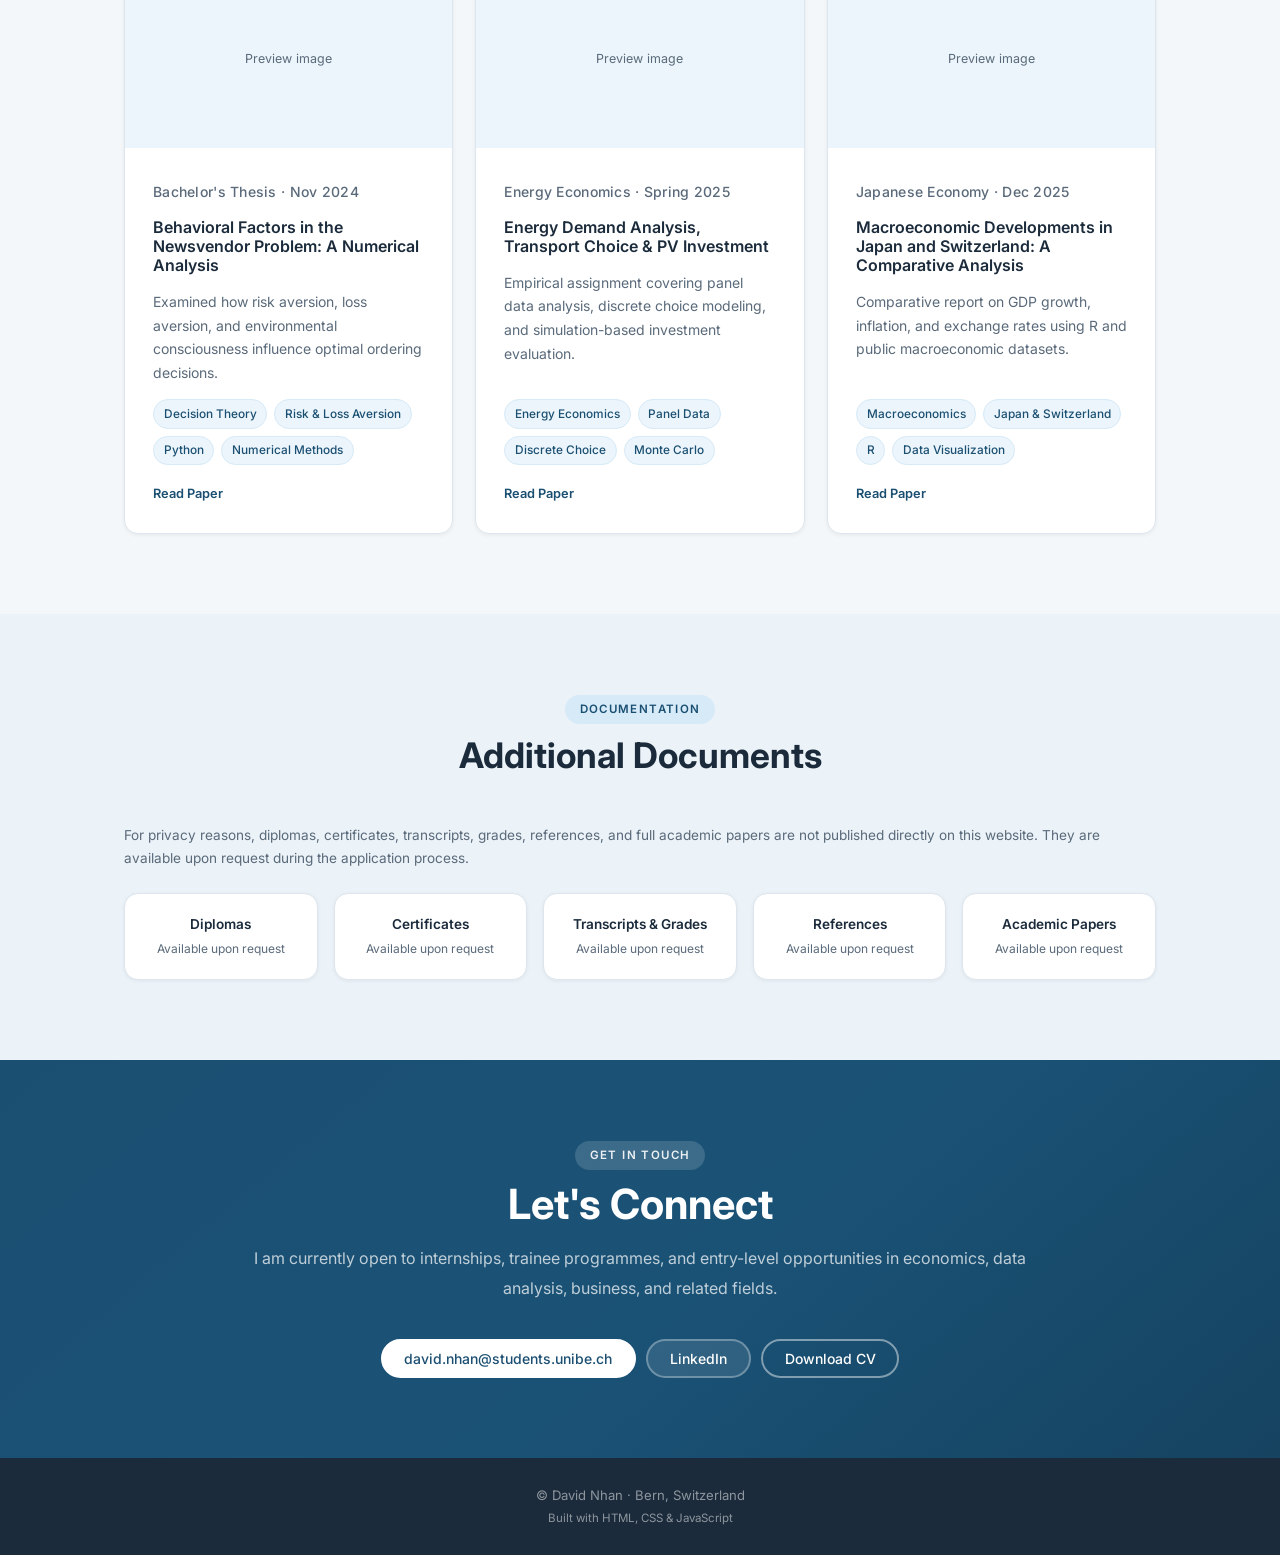
==== commit 00b20ff2: "updated description" ====
--- a/index.html
+++ b/index.html
@@ -74,21 +74,13 @@
           <h2>About Me</h2>
         </div>
         <div class="about-content reveal">
-          <p>
-            I am an open, cheerful, and curious person who enjoys staying active,
-            discovering new places, and creating meaningful moments with friends and family.
-            I approach everyday life with positive energy and a smile.
-          </p>
-          <p>
-            Through photography, I capture special moments and small details.
-            Outside of studies and work, I focus on sports, travel, and continuous learning.
-          </p>
+            <!-- Description intentionally left empty as per user request -->
         </div>
         <div class="about-highlights">
           <article class="highlight-card reveal">
             <span class="highlight-number">5</span>
             <span class="highlight-label">Languages</span>
-            <span class="highlight-sub">DE · EN · FR · ZH · JP</span>
+            <span class="highlight-sub">German · Cantonese · English · French · Mandarin</span>
           </article>
           <article class="highlight-card reveal">
             <span class="highlight-number">4</span>
@@ -103,67 +95,16 @@
         </div>
 
         <h3 class="about-sub-heading reveal">Life Outside Studies</h3>
-        <div class="hobbies-grid">
-          <article class="hobby-card reveal">
-            <div class="hobby-photo media-placeholder"><span>Image Slot</span></div>
-            <div class="hobby-body">
-              <h3>Taekwondo</h3>
-              <p>Competing in national tournaments. Martial arts shape my discipline and focus.</p>
-            </div>
-          </article>
-          <article class="hobby-card reveal">
-            <div class="hobby-photo media-placeholder"><span>Image Slot</span></div>
-            <div class="hobby-body">
-              <h3>Running</h3>
-              <p>Finishing the Grand Prix of Bern with friends is one of my favorite moments.</p>
-            </div>
-          </article>
-          <article class="hobby-card reveal">
-            <div class="hobby-photo media-placeholder"><span>Image Slot</span></div>
-            <div class="hobby-body">
-              <h3>Volleyball</h3>
-              <p>Playing with friends in Tokyo and in Switzerland connects sport and community.</p>
-            </div>
-          </article>
-          <article class="hobby-card reveal">
-            <div class="hobby-photo media-placeholder"><span>Image Slot</span></div>
-            <div class="hobby-body">
-              <h3>Snowboarding</h3>
-              <p>Hitting the slopes every winter with friends. Nothing beats a clear day in the Alps.</p>
-            </div>
-          </article>
-          <article class="hobby-card reveal">
-            <div class="hobby-photo media-placeholder"><span>Image Slot</span></div>
-            <div class="hobby-body">
-              <h3>Friends &amp; Family</h3>
-              <p>The people around me are my energy source, whether at events or dinner together.</p>
-            </div>
-          </article>
-          <article class="hobby-card reveal">
-            <div class="hobby-photo media-placeholder"><span>Image Slot</span></div>
-            <div class="hobby-body">
-              <h3>Travelling</h3>
-              <p>New places and perspectives, from the Swiss Alps to Southeast Asia.</p>
-            </div>
-          </article>
-        </div>
+        <div class="hobbies-grid"></div>
 
         <div class="photo-subsection reveal">
           <div class="photo-subsection-header">
             <div>
-              <h3>Photography &amp; Videography</h3>
-              <p>A selection of shots from Japan and Switzerland.</p>
-            </div>
-          </div>
-          <div class="photo-strip">
-            <figure class="photo-tile"><div class="media-placeholder"><span>Photo 1</span></div><figcaption>Mt. Fuji at dusk</figcaption></figure>
-            <figure class="photo-tile"><div class="media-placeholder"><span>Photo 2</span></div><figcaption>Swiss Alps</figcaption></figure>
-            <figure class="photo-tile"><div class="media-placeholder"><span>Photo 3</span></div><figcaption>Lantern festival, Tokyo</figcaption></figure>
-            <figure class="photo-tile"><div class="media-placeholder"><span>Photo 4</span></div><figcaption>Shinto shrine, Japan</figcaption></figure>
-            <figure class="photo-tile"><div class="media-placeholder"><span>Photo 5</span></div><figcaption>Shibuya crossing</figcaption></figure>
-            <figure class="photo-tile"><div class="media-placeholder"><span>Photo 6</span></div><figcaption>Autumn foliage, Japan</figcaption></figure>
-            <figure class="photo-tile"><div class="media-placeholder"><span>Photo 7</span></div><figcaption>Swiss Alps ridge</figcaption></figure>
-          </div>
+              <h3>Hobbies</h3>
+              <p></p>
+            </div>
+          </div>
+          <div class="photo-strip"></div>
         </div>
       </div>
     </section>
@@ -179,14 +120,14 @@
             <span class="timeline-dot"></span>
             <div class="timeline-card">
               <div class="timeline-meta">
-                <span class="timeline-date">Feb 2025 - Aug 2026 (expected)</span>
+                  <span class="timeline-date">Feb 2025 - Aug 2026</span>
                 <span class="timeline-tag tag-current">Current</span>
               </div>
               <h3>Master of Science in Economics</h3>
               <p class="timeline-institution">University of Bern, Switzerland</p>
               <ul class="timeline-details">
-                <li>Courses: Microeconomics, Industrial Organization, Health Economics, Energy Economics</li>
-                <li>Master thesis in progress</li>
+                  <li>Focus on macroeconomics, microeconomics, econometrics, and applied economic analysis</li>
+                  <li>Combines quantitative methods with industrial organization, labour, energy, and climate economics</li>
               </ul>
             </div>
           </article>
@@ -251,11 +192,9 @@
               <h3>Junior Assistant (HR, Finance &amp; Administration)</h3>
               <p class="timeline-institution">University of Bern — Institute for Information Systems (IWI) · 40-50%</p>
               <ul class="timeline-details">
-                <li>Point of contact for students, project partners, and staff</li>
-                <li>Coordination of communication and organizational processes</li>
-                <li>Recruitment support and onboarding support</li>
-                <li>Financial support: invoice processing and budget tracking</li>
-                <li>Assistance in quality management and process documentation</li>
+                <li>Managed communication and organizational processes for students and staff</li>
+                <li>Supported recruitment, onboarding, and financial operations</li>
+                <li>Assisted in quality management and process documentation</li>
               </ul>
             </div>
           </article>
@@ -286,11 +225,11 @@
           <article class="skill-group reveal">
             <h3 class="skill-group-title">Languages</h3>
             <div class="skill-tags">
-              <div class="skill-tag-language"><span class="lang-name">German</span><span class="lang-level lang-native">Native</span></div>
-              <div class="skill-tag-language"><span class="lang-name">Vietnamese</span><span class="lang-level lang-native">Native</span></div>
-              <div class="skill-tag-language"><span class="lang-name">English</span><span class="lang-level">C1 — Fluent</span></div>
-              <div class="skill-tag-language"><span class="lang-name">French</span><span class="lang-level">B2 — Good proficiency</span></div>
-              <div class="skill-tag-language"><span class="lang-name">Japanese</span><span class="lang-level">A2 — Basic knowledge</span></div>
+                <div class="skill-tag-language"><span class="lang-name">German</span><span class="lang-level lang-native">Native</span></div>
+                <div class="skill-tag-language"><span class="lang-name">Cantonese</span><span class="lang-level lang-native">Fluent</span></div>
+                <div class="skill-tag-language"><span class="lang-name">English</span><span class="lang-level">Fluent</span></div>
+                <div class="skill-tag-language"><span class="lang-name">French</span><span class="lang-level">Advanced</span></div>
+                <div class="skill-tag-language"><span class="lang-name">Mandarin</span><span class="lang-level">Basic</span></div>
             </div>
           </article>
           <article class="skill-group reveal">
--- a/styles.css
+++ b/styles.css
@@ -0,0 +1,1626 @@
+/* ================================================================
+    styles.css — Personal Website
+    ================================================================
+
+   TABLE OF CONTENTS
+   1.  CSS Variables  (colors, shadows, spacing — edit here first)
+   2.  Reset & Base
+   3.  Typography
+   4.  Utility classes
+   5.  Buttons
+   6.  Navigation
+   7.  Hero section
+   8.  About section
+   9.  Timeline  (Education & Experience)
+   10. Skills section
+   11. Projects section
+   12. Interests section
+   13. Contact section
+   14. Footer
+   15. Scroll reveal animation
+   16. Responsive (tablet & mobile)
+
+   ✏️  QUICK CUSTOMISATION:
+   — Colors:     edit the :root block in section 1
+   — Fonts:      edit font-family in the body selector (section 2)
+   — Max width:  edit --max-width in section 1
+   ================================================================ */
+
+
+/* ================================================================
+   1.  CSS VARIABLES
+   ================================================================ */
+:root {
+    /* ✏️ Change the color palette here */
+    --color-bg:            #F4F7F9;       /* page background */
+    --color-surface:       #FFFFFF;       /* card / nav background */
+    --color-text:          #1B2B3B;       /* main body text */
+    --color-text-muted:    #5A6A7A;       /* secondary text */
+    --color-accent:        #1B4F72;       /* primary accent — deep navy blue */
+    --color-accent-hover:  #154360;       /* darker accent for hover */
+    --color-accent-light:  #D6EAF8;       /* very light accent tint */
+    --color-border:        #DDE6EE;       /* card / input borders */
+    --color-section-alt:   #EBF2F8;       /* alternate section background */
+    --color-tag-bg:        #EBF5FB;       /* tag / badge background */
+    --color-tag-text:      #1B4F72;       /* tag / badge text */
+    --color-exchange:      #0E6655;       /* exchange tag — green */
+    --color-exchange-bg:   #D1F2EB;
+
+    --shadow-sm:  0 1px 4px rgba(0, 0, 0, 0.06);
+    --shadow-md:  0 4px 16px rgba(0, 0, 0, 0.09);
+    --shadow-lg:  0 8px 32px rgba(0, 0, 0, 0.12);
+
+    --radius-sm:   8px;
+    --radius-md:   14px;
+    --radius-lg:   20px;
+    --radius-full: 9999px;
+
+    --transition: 0.24s ease;
+
+    /* ✏️ Change the max content width here */
+    --max-width: 1080px;
+}
+
+
+/* ================================================================
+   2.  RESET & BASE
+   ================================================================ */
+*, *::before, *::after {
+    box-sizing: border-box;
+    margin: 0;
+    padding: 0;
+}
+
+html {
+    font-size: 16px;
+    scroll-behavior: auto;   /* never CSS-smooth — JS animation handles it */
+    overflow-anchor: none;   /* disable scroll anchoring; it adjusts scrollTop mid-animation */
+    overflow-x: hidden;      /* prevent horizontal overflow on mobile */
+}
+
+body {
+    /* ✏️ Change the font here — keep Inter as fallback */
+    font-family: 'Inter', -apple-system, BlinkMacSystemFont, 'Segoe UI', sans-serif;
+    background-color: var(--color-bg);
+    color: var(--color-text);
+    line-height: 1.7;
+    -webkit-font-smoothing: antialiased;
+    overflow-x: hidden;      /* belt-and-suspenders against horizontal overflow */
+    min-width: 0;
+}
+
+ul { list-style: none; }
+img { display: block; max-width: 100%; }
+a { color: var(--color-accent); text-decoration: none; }
+
+/* nav-highlight animation removed — it was the main cause of the scroll shake */
+
+
+/* ================================================================
+   3.  TYPOGRAPHY
+   ================================================================ */
+h1, h2, h3 { line-height: 1.2; color: var(--color-text); }
+
+/* ✏️ hero name uses Playfair Display — change font-family here */
+h1.hero-name {
+    font-family: 'Playfair Display', Georgia, serif;
+}
+
+h2 {
+    font-size: clamp(1.7rem, 3vw, 2.2rem);
+    font-weight: 700;
+}
+
+h3 {
+    font-size: 1.05rem;
+    font-weight: 600;
+}
+
+p {
+    color: var(--color-text-muted);
+    line-height: 1.8;
+}
+
+
+/* ================================================================
+   4.  UTILITY
+   ================================================================ */
+.container {
+    max-width: var(--max-width);
+    margin: 0 auto;
+    padding: 0 1.5rem;
+}
+
+.section {
+    padding: 5rem 0;
+    scroll-margin-top: 62px;
+}
+
+.section-alt {
+    background-color: var(--color-section-alt);
+}
+
+.section-header {
+    text-align: center;
+    margin-bottom: 3rem;
+}
+
+/* Coloured pill label above a section heading */
+.section-label {
+    display: inline-block;
+    font-size: 0.72rem;
+    font-weight: 600;
+    letter-spacing: 0.12em;
+    text-transform: uppercase;
+    color: var(--color-accent);
+    background-color: var(--color-accent-light);
+    padding: 0.3rem 0.9rem;
+    border-radius: var(--radius-full);
+    margin-bottom: 0.6rem;
+}
+
+
+/* ================================================================
+   5.  BUTTONS
+   ================================================================ */
+.btn {
+    display: inline-flex;
+    align-items: center;
+    gap: 0.45rem;
+    padding: 0.65rem 1.35rem;
+    border-radius: var(--radius-full);
+    font-size: 0.875rem;
+    font-weight: 500;
+    font-family: inherit;
+    cursor: pointer;
+    border: 2px solid transparent;
+    transition: var(--transition);
+    white-space: nowrap;
+    line-height: 1;
+}
+
+/* Filled accent button */
+.btn-primary {
+    background-color: var(--color-accent);
+    color: #fff;
+    border-color: var(--color-accent);
+}
+.btn-primary:hover {
+    background-color: var(--color-accent-hover);
+    border-color: var(--color-accent-hover);
+    transform: translateY(-2px);
+    box-shadow: var(--shadow-md);
+}
+
+/* White / bordered button */
+.btn-secondary {
+    background-color: var(--color-surface);
+    color: var(--color-text);
+    border-color: var(--color-border);
+}
+.btn-secondary:hover {
+    border-color: var(--color-accent);
+    color: var(--color-accent);
+    transform: translateY(-2px);
+    box-shadow: var(--shadow-md);
+}
+
+/* Ghost button */
+.btn-outline {
+    background-color: transparent;
+    color: var(--color-accent);
+    border-color: var(--color-accent);
+}
+.btn-outline:hover {
+    background-color: var(--color-accent);
+    color: #fff;
+    transform: translateY(-2px);
+    box-shadow: var(--shadow-md);
+}
+
+
+/* ================================================================
+   6.  NAVIGATION
+   ================================================================ */
+.nav-header {
+    position: fixed;          /* sticky breaks when a parent has overflow-x:hidden */
+    top: 0;
+    left: 0;
+    right: 0;
+    z-index: 1000;
+    background-color: rgba(244, 247, 249, 0.95);
+    backdrop-filter: blur(14px);
+    -webkit-backdrop-filter: blur(14px);
+    border-bottom: 1px solid var(--color-border);
+}
+
+/* Push page content below the fixed header */
+main {
+    padding-top: 62px;
+}
+
+.nav-container {
+    max-width: var(--max-width);
+    margin: 0 auto;
+    padding: 0 1.5rem;
+    height: 62px;
+    display: flex;
+    align-items: center;
+    justify-content: space-between;
+}
+
+.nav-logo {
+    font-size: 0.78rem;
+    font-weight: 700;
+    color: var(--color-accent);
+    letter-spacing: 0.08em;
+    width: 36px;
+    height: 36px;
+    border: 2px solid var(--color-accent);
+    border-radius: 50%;
+    display: flex;
+    align-items: center;
+    justify-content: center;
+    transition: var(--transition);
+    flex-shrink: 0;
+}
+.nav-logo:hover {
+    background-color: var(--color-accent);
+    color: white;
+}
+
+.nav-lang {
+    font-size: 0.72rem !important;
+    font-weight: 700 !important;
+    letter-spacing: 0.08em;
+    border: 1.5px solid var(--color-accent);
+    border-radius: 4px;
+    padding: 0.2rem 0.5rem !important;
+    color: var(--color-accent) !important;
+    transition: var(--transition);
+}
+.nav-lang:hover, .nav-lang.active {
+    background: var(--color-accent);
+    color: white !important;
+}
+
+.nav-links {
+    display: flex;
+    gap: 0.15rem;
+    align-items: center;
+}
+
+.nav-links a {
+    font-size: 0.85rem;
+    font-weight: 500;
+    color: var(--color-text-muted);
+    padding: 0.4rem 0.8rem;
+    border-radius: var(--radius-full);
+    transition: var(--transition);
+}
+
+.nav-links a:hover,
+.nav-links a.active {
+    color: var(--color-accent);
+    background-color: var(--color-accent-light);
+    /* font-weight intentionally NOT changed — bold text is wider and causes nav layout shift */
+}
+
+/* Hamburger toggle (hidden on desktop) */
+.nav-toggle {
+    display: none;
+    flex-direction: column;
+    gap: 5px;
+    background: none;
+    border: none;
+    cursor: pointer;
+    padding: 4px;
+}
+
+.nav-toggle span {
+    display: block;
+    width: 22px;
+    height: 2px;
+    background-color: var(--color-text);
+    border-radius: 2px;
+    transition: var(--transition);
+}
+
+/* Animate hamburger into X when open */
+.nav-toggle.open span:nth-child(1) { transform: translateY(7px) rotate(45deg); }
+.nav-toggle.open span:nth-child(2) { opacity: 0; transform: scaleX(0); }
+.nav-toggle.open span:nth-child(3) { transform: translateY(-7px) rotate(-45deg); }
+
+
+/* ================================================================
+   7.  HERO SECTION
+   ================================================================ */
+.hero-section {
+    min-height: auto;
+    display: flex;
+    align-items: center;
+    padding: 3rem 0 2.5rem;
+    scroll-margin-top: 62px;
+    background: linear-gradient(140deg, #F4F7F9 0%, #EBF5FB 55%, #F4F7F9 100%);
+    position: relative;
+    overflow: hidden;
+}
+
+/* Subtle radial glow in the top-right corner */
+.hero-section::before {
+    content: '';
+    position: absolute;
+    top: -180px;
+    right: -180px;
+    width: 550px;
+    height: 550px;
+    background: radial-gradient(circle, rgba(27, 79, 114, 0.07) 0%, transparent 70%);
+    pointer-events: none;
+}
+
+.hero-container {
+    max-width: var(--max-width);
+    margin: 0 auto;
+    padding: 0 1.5rem;
+    display: grid;
+    grid-template-columns: minmax(0, 1fr) 320px;
+    gap: 4rem;
+    align-items: start;
+}
+
+/* min-width: 0 is required in grid so long German text wraps
+   instead of expanding the column and pushing the image out */
+.hero-text {
+    min-width: 0;
+}
+
+/* ---- Hero text ---- */
+.hero-greeting {
+    font-size: 0.9rem;
+    font-weight: 500;
+    color: var(--color-accent);
+    letter-spacing: 0.04em;
+    margin-bottom: 0.4rem;
+}
+
+.hero-name {
+    font-size: clamp(2.4rem, 5vw, 3.8rem);
+    font-weight: 700;
+    color: var(--color-text);
+    margin-bottom: 0.75rem;
+    line-height: 1.1;
+}
+
+.hero-headline {
+    font-size: 1.1rem;
+    font-weight: 600;
+    color: var(--color-text);
+    margin-bottom: 0.25rem;
+}
+
+.hero-sub-headline {
+    display: block;
+    font-size: 0.9rem;
+    font-weight: 400;
+    color: var(--color-text-muted);
+    margin-bottom: 1.1rem;
+}
+
+.hero-intro {
+    font-size: 0.95rem;
+    color: var(--color-text-muted);
+    max-width: 100%;
+    margin-bottom: 1.5rem;
+    line-height: 1.85;
+}
+
+/* ---- Badges ---- */
+.hero-badges {
+    display: flex;
+    flex-wrap: wrap;
+    gap: 0.5rem;
+    margin-bottom: 1.75rem;
+}
+
+.badge {
+    display: inline-flex;
+    align-items: center;
+    gap: 0.35rem;
+    font-size: 0.78rem;
+    font-weight: 500;
+    padding: 0.32rem 0.8rem;
+    border-radius: var(--radius-full);
+}
+
+.badge-location {
+    background-color: var(--color-surface);
+    color: var(--color-text-muted);
+    border: 1px solid var(--color-border);
+    box-shadow: var(--shadow-sm);
+}
+
+.badge-open {
+    background-color: #EAFAF1;
+    color: #1E8449;
+    border: 1px solid #A9DFBF;
+}
+
+/* Animated green dot */
+.pulse-dot {
+    width: 7px;
+    height: 7px;
+    background-color: #27AE60;
+    border-radius: 50%;
+    animation: pulse 2.2s ease-in-out infinite;
+    flex-shrink: 0;
+}
+
+@keyframes pulse {
+    0%, 100% { box-shadow: 0 0 0 0 rgba(39, 174, 96, 0.45); }
+    50%       { box-shadow: 0 0 0 5px rgba(39, 174, 96, 0); }
+}
+
+/* ---- Hero buttons ---- */
+.hero-buttons {
+    display: flex;
+    flex-wrap: wrap;
+    gap: 0.7rem;
+}
+
+/* ---- Hero image ---- */
+.hero-image-wrapper {
+    position: relative;
+    display: flex;
+    justify-content: center;
+    align-items: flex-start;
+    flex-shrink: 0;
+    width: 320px;
+}
+
+.hero-image-ring {
+    width: 290px;
+    height: 290px;
+    border-radius: 50%;
+    background: linear-gradient(135deg, var(--color-accent) 0%, #2980B9 100%);
+    padding: 4px;
+    box-shadow: var(--shadow-lg);
+    flex-shrink: 0;
+}
+
+.hero-image {
+    width: 100%;
+    height: 100%;
+    border-radius: 50%;
+    object-fit: cover;
+    object-position: center 20%;
+    border: 4px solid var(--color-surface);
+    background-color: var(--color-accent-light);
+    display: block;
+}
+
+/* Floating university card beneath the image */
+.hero-image-card {
+    position: absolute;
+    bottom: 12px;
+    left: -10px;
+    display: flex;
+    align-items: center;
+    gap: 0.55rem;
+    background-color: var(--color-surface);
+    border: 1px solid var(--color-border);
+    border-radius: var(--radius-md);
+    padding: 0.55rem 0.9rem;
+    box-shadow: var(--shadow-md);
+    color: var(--color-accent);
+    pointer-events: none;
+}
+
+.hero-image-card div {
+    display: flex;
+    flex-direction: column;
+    gap: 0.1rem;
+}
+
+.hero-image-card span {
+    font-size: 0.78rem;
+    font-weight: 600;
+    color: var(--color-text);
+    line-height: 1;
+}
+
+.hero-image-card small {
+    font-size: 0.7rem;
+    color: var(--color-text-muted);
+}
+
+
+/* ================================================================
+   8.  ABOUT SECTION
+   ================================================================ */
+.about-content {
+    max-width: 780px;
+    margin: 0 auto;
+}
+
+.about-content p {
+    font-size: 0.96rem;
+    line-height: 1.85;
+    margin-bottom: 1rem;
+}
+
+.about-highlights {
+    display: grid;
+    grid-template-columns: repeat(3, 1fr);
+    gap: 1.25rem;
+    margin-top: 2.5rem;
+}
+
+.highlight-card {
+    background-color: var(--color-surface);
+    border: 1px solid var(--color-border);
+    border-radius: var(--radius-md);
+    padding: 1.5rem 1.25rem;
+    text-align: center;
+    box-shadow: var(--shadow-sm);
+    transition: var(--transition);
+    min-height: 110px;
+    display: flex;
+    flex-direction: column;
+    align-items: center;
+    justify-content: center;
+}
+
+.highlight-card:hover {
+    transform: translateY(-4px);
+    box-shadow: var(--shadow-md);
+}
+
+.highlight-number {
+    display: block;
+    font-size: 2rem;
+    font-weight: 700;
+    color: var(--color-accent);
+    line-height: 1;
+    margin-bottom: 0.4rem;
+}
+
+.highlight-label {
+    font-size: 0.78rem;
+    color: var(--color-text-muted);
+    font-weight: 500;
+    display: block;
+}
+
+.highlight-sub {
+    font-size: 0.68rem;
+    color: var(--color-accent);
+    letter-spacing: 0.04em;
+    display: block;
+    margin-top: 0.15rem;
+}
+
+
+/* ================================================================
+   9.  TIMELINE  (Education & Experience)
+   ================================================================ */
+.timeline {
+    position: relative;
+    max-width: 760px;
+    margin: 0 auto;
+}
+
+/* Vertical line */
+.timeline::before {
+    content: '';
+    position: absolute;
+    left: 13px;
+    top: 10px;
+    bottom: 10px;
+    width: 2px;
+    background: linear-gradient(to bottom, var(--color-accent), var(--color-border));
+    border-radius: 2px;
+}
+
+.timeline-item {
+    position: relative;
+    padding-left: 48px;
+    margin-bottom: 1.75rem;
+}
+
+.timeline-item:last-child {
+    margin-bottom: 0;
+}
+
+/* Circle dot on the line */
+.timeline-dot {
+    position: absolute;
+    left: 5px;
+    top: 22px;
+    width: 17px;
+    height: 17px;
+    border-radius: 50%;
+    background-color: var(--color-accent);
+    border: 3px solid var(--color-bg);
+    box-shadow: 0 0 0 2px var(--color-accent);
+    transition: var(--transition);
+}
+
+.timeline-dot-exchange {
+    background-color: var(--color-exchange);
+    box-shadow: 0 0 0 2px var(--color-exchange);
+}
+
+.section-alt .timeline-dot {
+    border-color: var(--color-section-alt);
+}
+
+/* Card */
+.timeline-card {
+    background-color: var(--color-surface);
+    border: 1px solid var(--color-border);
+    border-radius: var(--radius-md);
+    padding: 1.4rem 1.5rem;
+    box-shadow: var(--shadow-sm);
+    transition: var(--transition);
+}
+
+.timeline-card:hover {
+    transform: translateY(-3px);
+    box-shadow: var(--shadow-md);
+}
+
+.timeline-meta {
+    display: flex;
+    align-items: center;
+    gap: 0.65rem;
+    flex-wrap: wrap;
+    margin-bottom: 0.5rem;
+}
+
+.timeline-date {
+    font-size: 0.78rem;
+    font-weight: 500;
+    color: var(--color-text-muted);
+}
+
+.timeline-tag {
+    font-size: 0.68rem;
+    font-weight: 600;
+    letter-spacing: 0.05em;
+    text-transform: uppercase;
+    padding: 0.18rem 0.55rem;
+    border-radius: var(--radius-full);
+}
+
+.tag-current  { background-color: var(--color-accent-light); color: var(--color-accent); }
+.tag-exchange { background-color: var(--color-exchange-bg);   color: var(--color-exchange); }
+
+.timeline-institution {
+    font-size: 0.83rem;
+    font-weight: 500;
+    color: var(--color-accent);
+    margin: 0.3rem 0 0.65rem;
+}
+
+.timeline-details {
+    display: flex;
+    flex-direction: column;
+    gap: 0.3rem;
+}
+
+.timeline-details li {
+    font-size: 0.86rem;
+    color: var(--color-text-muted);
+    padding-left: 1rem;
+    position: relative;
+    line-height: 1.55;
+}
+
+.timeline-details li::before {
+    content: '›';
+    position: absolute;
+    left: 0;
+    color: var(--color-accent);
+    font-weight: 600;
+}
+
+
+/* ================================================================
+   10. SKILLS SECTION
+   ================================================================ */
+.skills-grid {
+    display: grid;
+    grid-template-columns: repeat(auto-fit, minmax(270px, 1fr));
+    gap: 1.4rem;
+}
+
+.skill-group {
+    background-color: var(--color-surface);
+    border: 1px solid var(--color-border);
+    border-radius: var(--radius-md);
+    padding: 1.6rem;
+    box-shadow: var(--shadow-sm);
+    transition: var(--transition);
+}
+
+.skill-group:hover {
+    transform: translateY(-3px);
+    box-shadow: var(--shadow-md);
+}
+
+.skill-group-title {
+    display: flex;
+    align-items: center;
+    gap: 0.45rem;
+    font-size: 0.88rem;
+    font-weight: 600;
+    color: var(--color-text);
+    margin-bottom: 1.1rem;
+    padding-bottom: 0.7rem;
+    border-bottom: 1px solid var(--color-border);
+}
+
+.skill-group-title svg { color: var(--color-accent); }
+
+.skill-tags {
+    display: flex;
+    flex-wrap: wrap;
+    gap: 0.55rem;
+}
+
+/* Language row item */
+.skill-tag-language {
+    display: flex;
+    align-items: center;
+    justify-content: space-between;
+    gap: 0.5rem;
+    background-color: var(--color-bg);
+    border: 1px solid var(--color-border);
+    border-radius: var(--radius-sm);
+    padding: 0.38rem 0.7rem;
+    width: 100%;
+}
+
+.lang-name {
+    font-size: 0.875rem;
+    font-weight: 600;
+    color: var(--color-text);
+}
+
+.lang-level {
+    font-size: 0.75rem;
+    color: var(--color-text-muted);
+}
+
+.lang-native {
+    color: var(--color-accent);
+    font-weight: 600;
+}
+
+/* Skill badge pill — full-width one per row */
+.skill-badge {
+    display: block;
+    width: 100%;
+    text-align: center;
+    font-size: 0.8rem;
+    font-weight: 500;
+    padding: 0.38rem 0.8rem;
+    border-radius: var(--radius-full);
+    background-color: var(--color-tag-bg);
+    color: var(--color-tag-text);
+    border: 1px solid var(--color-accent-light);
+    transition: var(--transition);
+    cursor: default;
+}
+
+.skill-badge:hover {
+    border-color: var(--color-accent);
+}
+
+/* Technical tool badges — same font as professional skills */
+.skill-badge-tech {
+    background-color: #EBF5FB;
+    color: #1A5276;
+    border-color: #AED6F1;
+}
+
+.skill-badge-tech:hover {
+    border-color: #1A5276;
+}
+
+
+/* ================================================================
+   11. PROJECTS SECTION
+   ================================================================ */
+.projects-grid {
+    display: grid;
+    grid-template-columns: repeat(3, 1fr);
+    gap: 1.4rem;
+}
+
+.project-card {
+    background-color: var(--color-surface);
+    border: 1px solid var(--color-border);
+    border-radius: var(--radius-md);
+    padding: 1.75rem;
+    box-shadow: var(--shadow-sm);
+    transition: var(--transition);
+    display: flex;
+    flex-direction: column;
+    gap: 0.9rem;
+}
+
+.project-card:hover {
+    transform: translateY(-5px);
+    box-shadow: var(--shadow-lg);
+    border-color: var(--color-accent-light);
+}
+
+.project-icon {
+    width: 46px;
+    height: 46px;
+    background-color: var(--color-accent-light);
+    color: var(--color-accent);
+    border-radius: var(--radius-sm);
+    display: flex;
+    align-items: center;
+    justify-content: center;
+    flex-shrink: 0;
+}
+
+.project-card h3 { font-size: 1rem; }
+.project-card p  { font-size: 0.875rem; line-height: 1.7; }
+
+.project-tags {
+    display: flex;
+    flex-wrap: wrap;
+    gap: 0.45rem;
+    margin-top: auto;
+}
+
+.project-tag {
+    font-size: 0.74rem;
+    font-weight: 500;
+    padding: 0.22rem 0.6rem;
+    border-radius: var(--radius-full);
+    background-color: var(--color-tag-bg);
+    color: var(--color-tag-text);
+    border: 1px solid var(--color-accent-light);
+}
+
+.project-preview {
+    margin: -1.75rem -1.75rem 1.1rem -1.75rem;
+    width: calc(100% + 3.5rem);
+    height: 178px;
+    overflow: hidden;
+    border-radius: var(--radius-md) var(--radius-md) 0 0;
+    background-color: var(--color-tag-bg);
+    position: relative;
+    flex-shrink: 0;
+}
+
+.project-preview img {
+    width: 100%;
+    height: 100%;
+    object-fit: cover;
+    object-position: center top;
+    display: block;
+    transition: transform 0.4s ease;
+}
+
+.project-card:hover .project-preview img {
+    transform: scale(1.04);
+}
+
+.project-preview canvas {
+    width: 100% !important;
+    height: auto !important;
+    display: block;
+}
+
+.project-preview-loading {
+    position: absolute;
+    inset: 0;
+    display: flex;
+    align-items: center;
+    justify-content: center;
+    color: var(--color-text-muted);
+    font-size: 0.78rem;
+}
+
+.project-read-link {
+    display: inline-flex;
+    align-items: center;
+    gap: 0.35rem;
+    margin-top: 0.25rem;
+    font-size: 0.8rem;
+    font-weight: 600;
+    color: var(--color-accent);
+    text-decoration: none;
+    transition: var(--transition);
+    align-self: flex-start;
+}
+
+.project-read-link:hover {
+    color: var(--color-accent-hover, var(--color-accent));
+    gap: 0.5rem;
+}
+
+.projects-institution-label {
+    display: flex;
+    align-items: center;
+    gap: 0.5rem;
+    font-size: 0.85rem;
+    font-weight: 600;
+    text-transform: uppercase;
+    letter-spacing: 0.08em;
+    color: var(--color-accent);
+    margin-top: 2.5rem;
+    margin-bottom: 1.2rem;
+    padding-bottom: 0.6rem;
+    border-bottom: 1px solid var(--color-accent-light);
+}
+
+.projects-institution-label:first-of-type {
+    margin-top: 0;
+}
+
+.project-meta {
+    font-size: 0.78rem;
+    font-weight: 500;
+    color: var(--color-text-muted);
+    letter-spacing: 0.02em;
+}
+
+
+/* ================================================================
+   12. INTERESTS SECTION
+   ================================================================ */
+.interests-grid {
+    display: grid;
+    grid-template-columns: repeat(auto-fit, minmax(240px, 1fr));
+    gap: 1.4rem;
+    max-width: 620px;
+    margin: 0 auto;
+}
+
+.interest-card {
+    background-color: var(--color-surface);
+    border: 1px solid var(--color-border);
+    border-radius: var(--radius-md);
+    padding: 2rem 1.5rem;
+    text-align: center;
+    box-shadow: var(--shadow-sm);
+    transition: var(--transition);
+}
+
+.interest-card:hover {
+    transform: translateY(-4px);
+    box-shadow: var(--shadow-md);
+}
+
+.interest-icon {
+    width: 58px;
+    height: 58px;
+    background-color: var(--color-accent-light);
+    color: var(--color-accent);
+    border-radius: 50%;
+    display: flex;
+    align-items: center;
+    justify-content: center;
+    margin: 0 auto 1rem;
+}
+
+.interest-card h3 { margin-bottom: 0.5rem; font-size: 1rem; }
+.interest-card p  { font-size: 0.875rem; line-height: 1.7; }
+
+
+/* ================================================================
+   12. HOBBIES / PHOTO GRID
+   ================================================================ */
+.hobbies-grid {
+    display: grid;
+    grid-template-columns: repeat(3, 1fr);
+    gap: 1.4rem;
+}
+
+.hobby-card {
+    background-color: var(--color-surface);
+    border: 1px solid var(--color-border);
+    border-radius: var(--radius-md);
+    overflow: hidden;
+    box-shadow: var(--shadow-sm);
+    transition: var(--transition);
+}
+
+.hobby-card:hover {
+    transform: translateY(-4px);
+    box-shadow: var(--shadow-md);
+}
+
+.hobby-photo {
+    width: 100%;
+    height: 210px;
+    overflow: hidden;
+}
+
+.hobby-photo img {
+    width: 100%;
+    height: 100%;
+    object-fit: cover;
+    object-position: center;
+    display: block;
+    transition: transform 0.4s ease;
+}
+
+.hobby-card:hover .hobby-photo img {
+    transform: scale(1.04);
+}
+
+.hobby-body {
+    padding: 1.1rem 1.4rem 1.3rem;
+    min-height: 90px;
+}
+
+.hobby-body h3 {
+    font-size: 0.95rem;
+    font-weight: 600;
+    margin-bottom: 0.3rem;
+}
+
+.hobby-body p {
+    font-size: 0.82rem;
+    color: var(--color-text-muted);
+    line-height: 1.6;
+}
+
+.about-sub-heading {
+    font-size: 0.75rem;
+    text-transform: uppercase;
+    letter-spacing: 0.12em;
+    color: var(--color-accent);
+    font-weight: 600;
+    margin: 2.8rem 0 1.4rem;
+}
+
+.photo-subsection {
+    margin-top: 3.5rem;
+    padding-top: 2.5rem;
+    border-top: 1px solid var(--color-border);
+}
+
+.photo-subsection-header {
+    display: flex;
+    align-items: flex-start;
+    gap: 0.7rem;
+    margin-bottom: 1.2rem;
+    color: var(--color-accent);
+}
+
+.photo-subsection-header svg { flex-shrink: 0; margin-top: 0.2rem; }
+
+.photo-subsection-header h3 {
+    font-size: 1rem;
+    font-weight: 600;
+    color: var(--color-text);
+    margin-bottom: 0.2rem;
+}
+
+.photo-subsection-header p {
+    font-size: 0.85rem;
+    color: var(--color-text-muted);
+    margin: 0;
+}
+
+.photo-strip {
+    display: grid;
+    grid-template-columns: repeat(4, 1fr);
+    grid-template-rows: 210px 210px 280px;
+    gap: 0.7rem;
+}
+
+/*
+  Layout (4 cols, 3 rows):
+  Row 1+2: [Fuji landscape, 2 cols] [Alps portrait, col 3, rows 1-2 = 427px] [Tokyo Festival portrait, col 4, rows 1-2 = 427px]
+  Row 2:   [Shrine landscape, 2 cols]  ↑ Alps continues  ↑ Festival continues
+  Row 3:   [Shibuya portrait] [Autumn Foliage landscape, 2 cols] [Hiking portrait]
+*/
+.photo-tile:nth-child(1) { grid-column: 1 / 3; grid-row: 1; }
+.photo-tile:nth-child(2) { grid-column: 3;     grid-row: 1 / 3; }
+.photo-tile:nth-child(3) { grid-column: 4;     grid-row: 1 / 3; }
+.photo-tile:nth-child(4) { grid-column: 1 / 3; grid-row: 2; }
+.photo-tile:nth-child(5) { grid-column: 1;     grid-row: 3; }
+.photo-tile:nth-child(6) { grid-column: 2 / 4; grid-row: 3; }
+.photo-tile:nth-child(7) { grid-column: 4;     grid-row: 3; }
+
+.photo-tile {
+    margin: 0;
+    border-radius: var(--radius-md);
+    overflow: hidden;
+    position: relative;
+    contain: layout paint;          /* isolate each tile's rendering */
+}
+
+.photo-tile img {
+    width: 100%;
+    height: 100%;
+    object-fit: cover;
+    object-position: center;
+    display: block;
+    transition: transform 0.45s ease;
+}
+
+.photo-tile:hover img { transform: scale(1.04); }
+
+.photo-tile figcaption {
+    position: absolute;
+    bottom: 0;
+    left: 0;
+    right: 0;
+    padding: 0.5rem 0.8rem;
+    font-size: 0.7rem;
+    color: rgba(255, 255, 255, 0.9);
+    background: linear-gradient(to top, rgba(0,0,0,0.52) 0%, transparent 100%);
+    letter-spacing: 0.02em;
+}
+
+
+/* ================================================================
+   13. PAPERS LIST (compact view in Projects section)
+   ================================================================ */
+.papers-list-section {
+    margin-top: 2.5rem;
+    padding-top: 2rem;
+    border-top: 1px solid var(--color-border);
+}
+
+.papers-list-heading {
+    font-size: 0.75rem;
+    text-transform: uppercase;
+    letter-spacing: 0.12em;
+    color: var(--color-accent);
+    font-weight: 600;
+    margin-bottom: 1.1rem;
+}
+
+.papers-list {
+    display: grid;
+    grid-template-columns: 1fr 1fr;
+    gap: 0.8rem;
+}
+
+.paper-list-item {
+    border: 1px solid var(--color-border);
+    border-radius: var(--radius-md);
+    padding: 0.9rem 1.1rem;
+    background: var(--color-surface);
+    box-shadow: var(--shadow-sm);
+}
+
+.paper-list-meta {
+    font-size: 0.7rem;
+    color: var(--color-text-muted);
+    text-transform: uppercase;
+    letter-spacing: 0.05em;
+    margin-bottom: 0.25rem;
+}
+
+.paper-list-title {
+    font-size: 0.87rem;
+    font-weight: 600;
+    color: var(--color-text);
+    text-decoration: none;
+    display: block;
+    margin-bottom: 0.3rem;
+    transition: color 0.2s;
+}
+
+.paper-list-title:hover { color: var(--color-accent); }
+
+.paper-list-item p {
+    font-size: 0.78rem;
+    color: var(--color-text-muted);
+    line-height: 1.55;
+    margin: 0;
+}
+
+
+/* ================================================================
+   14. ADDITIONAL DOCUMENTS SECTION
+   ================================================================ */
+.documents-notice {
+    font-size: 0.85rem;
+    color: var(--color-text-muted);
+    line-height: 1.7;
+    margin-bottom: 1.4rem;
+}
+
+.documents-grid {
+    display: grid;
+    grid-template-columns: repeat(5, 1fr);
+    gap: 1rem;
+}
+
+.document-card {
+    background: var(--color-surface);
+    border: 1px solid var(--color-border);
+    border-radius: var(--radius-md);
+    padding: 1.4rem 1rem 1.2rem;
+    text-align: center;
+    box-shadow: var(--shadow-sm);
+    transition: var(--transition);
+}
+
+.document-card:hover {
+    transform: translateY(-3px);
+    box-shadow: var(--shadow-md);
+}
+
+.document-card svg {
+    color: var(--color-accent);
+    margin-bottom: 0.65rem;
+}
+
+.document-card h3 {
+    font-size: 0.85rem;
+    font-weight: 600;
+    margin-bottom: 0.35rem;
+}
+
+.document-card p {
+    font-size: 0.75rem;
+    color: var(--color-text-muted);
+}
+
+
+/* ================================================================
+   15. CONTACT SECTION
+   ================================================================ */
+.contact-section {
+    background: linear-gradient(140deg, var(--color-accent) 0%, #1A5276 55%, #154360 100%);
+}
+
+.contact-inner {
+    text-align: center;
+    max-width: 820px;
+    margin: 0 auto;
+}
+
+/* Override section-label colors on dark background */
+.contact-section .section-label {
+    background-color: rgba(255, 255, 255, 0.15);
+    color: rgba(255, 255, 255, 0.9);
+}
+
+.contact-section h2 {
+    color: #fff;
+    font-size: clamp(1.9rem, 4vw, 2.6rem);
+    margin-bottom: 0.9rem;
+}
+
+.contact-description {
+    color: rgba(255, 255, 255, 0.72);
+    font-size: 1rem;
+    margin-bottom: 2.25rem;
+    line-height: 1.85;
+}
+
+.contact-buttons {
+    display: flex;
+    flex-wrap: wrap;
+    gap: 0.65rem;
+    justify-content: center;
+}
+
+/* Override button colors on dark hero background */
+.contact-section .btn-primary {
+    background-color: #fff;
+    color: var(--color-accent);
+    border-color: #fff;
+}
+.contact-section .btn-primary:hover {
+    background-color: var(--color-accent-light);
+    border-color: var(--color-accent-light);
+    color: var(--color-accent);
+}
+
+.contact-section .btn-secondary {
+    background-color: rgba(255, 255, 255, 0.1);
+    color: #fff;
+    border-color: rgba(255, 255, 255, 0.3);
+}
+.contact-section .btn-secondary:hover {
+    background-color: rgba(255, 255, 255, 0.2);
+    border-color: rgba(255, 255, 255, 0.7);
+    color: #fff;
+}
+
+.contact-section .btn-outline {
+    background-color: transparent;
+    color: #fff;
+    border-color: rgba(255, 255, 255, 0.45);
+}
+.contact-section .btn-outline:hover {
+    background-color: rgba(255, 255, 255, 0.15);
+    border-color: #fff;
+    color: #fff;
+}
+
+
+/* ================================================================
+   14. FOOTER
+   ================================================================ */
+.footer {
+    background-color: var(--color-text);
+    padding: 1.7rem 0;
+    text-align: center;
+}
+
+.footer p {
+    color: rgba(255, 255, 255, 0.5);
+    font-size: 0.82rem;
+    line-height: 1.6;
+}
+
+.footer-note {
+    font-size: 0.72rem !important;
+    margin-top: 0.2rem;
+}
+
+
+/* ================================================================
+   15. SCROLL REVEAL ANIMATION
+   ================================================================ */
+.reveal {
+    opacity: 0;
+    transform: translateY(18px);
+    transition: opacity 0.55s ease, transform 0.55s ease;
+}
+
+.reveal.visible {
+    opacity: 1;
+    transform: translateY(0);
+}
+
+
+/* ================================================================
+   16. RESPONSIVE — tablet & mobile
+   ================================================================ */
+
+/* Tablet: stack hero columns */
+@media (max-width: 880px) {
+    .hero-container {
+        grid-template-columns: 1fr;
+        text-align: center;
+        gap: 2.5rem;
+    }
+
+    .hero-text { order: 2; min-width: 0; }
+    .hero-image-wrapper { order: 1; width: auto; flex-shrink: 0; }
+
+    .hero-intro,
+    .hero-badges,
+    .hero-buttons {
+        margin-left: auto;
+        margin-right: auto;
+        justify-content: center;
+    }
+
+    .hero-image-ring {
+        width: 220px;
+        height: 220px;
+    }
+
+    .hero-image-card {
+        left: 50%;
+        transform: translateX(-50%);
+        bottom: -16px;
+        white-space: nowrap;
+    }
+}
+
+/* Tablet: two-column grids */
+@media (max-width: 1024px) {
+    .projects-grid,
+    .hobbies-grid    { grid-template-columns: repeat(2, 1fr); }
+    .documents-grid  { grid-template-columns: repeat(3, 1fr); }
+    .papers-list     { grid-template-columns: 1fr; }
+    .photo-strip     { grid-template-columns: 1fr 1fr; grid-auto-rows: 200px; }
+    .photo-tile:nth-child(n) { grid-column: auto !important; grid-row: auto !important; }
+}
+
+/* Mobile: hamburger menu, single-column grids */
+@media (max-width: 720px) {
+    /* Show hamburger, hide nav links by default */
+    .nav-toggle { display: flex; }
+
+    .nav-links {
+        display: none;
+        position: absolute;
+        top: 62px;
+        left: 0;
+        right: 0;
+        width: 100%;           /* never wider than viewport */
+        flex-direction: column;
+        background-color: var(--color-surface);
+        border-bottom: 1px solid var(--color-border);
+        padding: 0.75rem 1rem 1rem;
+        gap: 0.2rem;
+        box-shadow: var(--shadow-md);
+        box-sizing: border-box;
+    }
+
+    .nav-links.open { display: flex; }
+
+    .nav-links a {
+        padding: 0.65rem 0.9rem;
+        border-radius: var(--radius-sm);
+    }
+
+    /* Keep 3 stat boxes in a row on wider phones (≥ 400 px) */
+    .about-highlights {
+        grid-template-columns: repeat(3, 1fr);
+        max-width: 100%;
+    }
+
+    /* Adjust timeline line position */
+    .timeline::before { left: 9px; }
+    .timeline-dot     { left: 1px; width: 15px; height: 15px; }
+    .timeline-item    { padding-left: 36px; }
+
+    .skills-grid,
+    .hobbies-grid    { grid-template-columns: 1fr; }
+    .projects-grid   { grid-template-columns: 1fr; }
+    .documents-grid  { grid-template-columns: repeat(2, 1fr); }
+    .papers-list     { grid-template-columns: 1fr; }
+    .photo-strip     { grid-template-columns: 1fr 1fr; grid-auto-rows: 160px; }
+    .photo-tile:nth-child(n) { grid-column: auto !important; grid-row: auto !important; }
+
+    /* Hero buttons wrap cleanly */
+    .hero-buttons {
+        flex-wrap: wrap;
+        justify-content: center;
+        gap: 0.6rem;
+    }
+
+    /* Tighter container on phone */
+    .container { padding: 0 1.1rem; }
+
+    /* Timeline details list readable on small screens */
+    .timeline-details li { font-size: 0.87rem; }
+}
+
+/* Small mobile (narrow phones, ≤ 480 px) */
+@media (max-width: 480px) {
+    .hero-section { padding: 2.5rem 0 2rem; }
+    .hero-image-ring { width: 180px; height: 180px; }
+    .section { padding: 3rem 0; }
+    .btn { font-size: 0.82rem; padding: 0.6rem 1rem; }
+
+    /* Tighter container on very small screens */
+    .container { padding: 0 0.9rem; }
+
+    /* 3-col stat boxes on small phones can be tight — stack to 1-col */
+    .about-highlights {
+        grid-template-columns: 1fr;
+        max-width: 260px;
+        margin: 0 auto;
+    }
+
+    .highlight-card { min-height: 90px; }
+
+    /* Skill badges: allow smaller width so they wrap more naturally */
+    .skill-badge { font-size: 0.8rem; }
+
+    /* Documents grid: single column on very small screens */
+    .documents-grid { grid-template-columns: 1fr; }
+
+    /* Photo strip: single column on very small screens */
+    .photo-strip { grid-template-columns: 1fr; grid-auto-rows: 200px; }
+
+    .contact-buttons {
+        flex-direction: column;
+        align-items: stretch;
+    }
+
+    .contact-buttons .btn {
+        width: 100%;
+        justify-content: center;
+    }
+
+    /* Prevent any badge/tag from overflowing its card */
+    .project-tags,
+    .skill-tags {
+        flex-wrap: wrap;
+    }
+}
+
+
+/* ================================================================
+   17. LIGHTBOX
+   ================================================================ */
+
+/* Prevent page scroll while lightbox is open */
+body.lightbox-open { overflow: hidden; }
+
+/* Photo tiles are interactive — show zoom cursor */
+.photo-tile { cursor: zoom-in; }
+
+.lightbox {
+    position: fixed;
+    inset: 0;
+    z-index: 2000;
+    display: flex;
+    align-items: center;
+    justify-content: center;
+    padding: 1.5rem;
+    background: rgba(10, 20, 30, 0.88);
+    backdrop-filter: blur(6px);
+    -webkit-backdrop-filter: blur(6px);
+    /* Hidden by default — using visibility+opacity so transitions work */
+    opacity: 0;
+    visibility: hidden;
+    pointer-events: none;
+    transition: opacity 0.25s ease, visibility 0.25s ease;
+}
+
+.lightbox.open {
+    opacity: 1;
+    visibility: visible;
+    pointer-events: auto;
+}
+
+.lightbox-close {
+    position: fixed;
+    top: 1rem;
+    right: 1.25rem;
+    z-index: 2001;
+    width: 2.5rem;
+    height: 2.5rem;
+    border-radius: 50%;
+    border: 1.5px solid rgba(255, 255, 255, 0.4);
+    background: rgba(255, 255, 255, 0.12);
+    color: #fff;
+    font-size: 1.5rem;
+    line-height: 1;
+    cursor: pointer;
+    display: flex;
+    align-items: center;
+    justify-content: center;
+    transition: background 0.2s ease;
+    padding: 0;
+}
+
+.lightbox-close:hover     { background: rgba(255, 255, 255, 0.28); }
+.lightbox-close:focus-visible {
+    outline: 2px solid #fff;
+    outline-offset: 3px;
+}
+
+.lightbox-figure {
+    display: flex;
+    flex-direction: column;
+    align-items: center;
+    max-width: min(92vw, 1100px);
+    max-height: 92vh;
+    margin: 0;
+}
+
+.lightbox-img {
+    display: block;
+    max-width: 100%;
+    max-height: calc(92vh - 3rem);
+    width: auto;
+    height: auto;
+    object-fit: contain;
+    border-radius: var(--radius-md);
+    box-shadow: 0 24px 64px rgba(0, 0, 0, 0.6);
+}
+
+.lightbox-caption {
+    margin-top: 0.75rem;
+    color: rgba(255, 255, 255, 0.8);
+    font-size: 0.82rem;
+    letter-spacing: 0.03em;
+    text-align: center;
+}
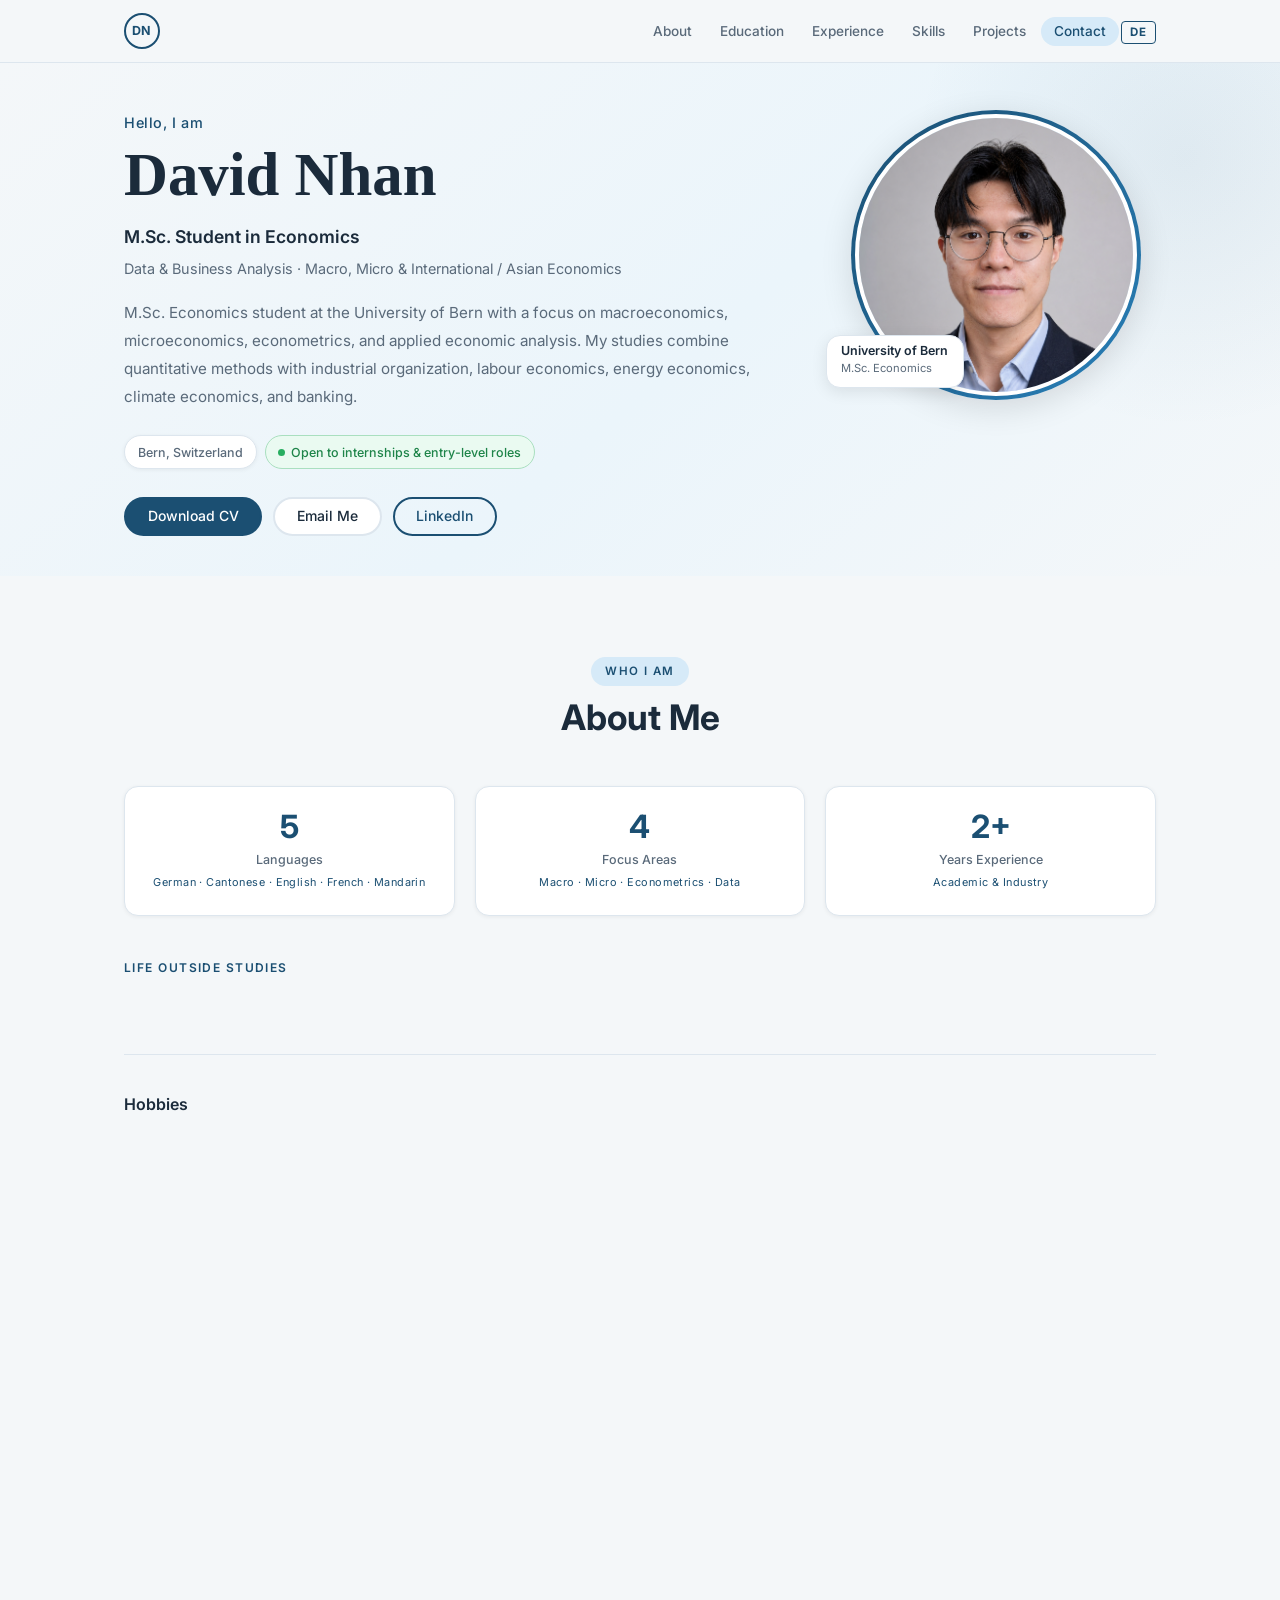
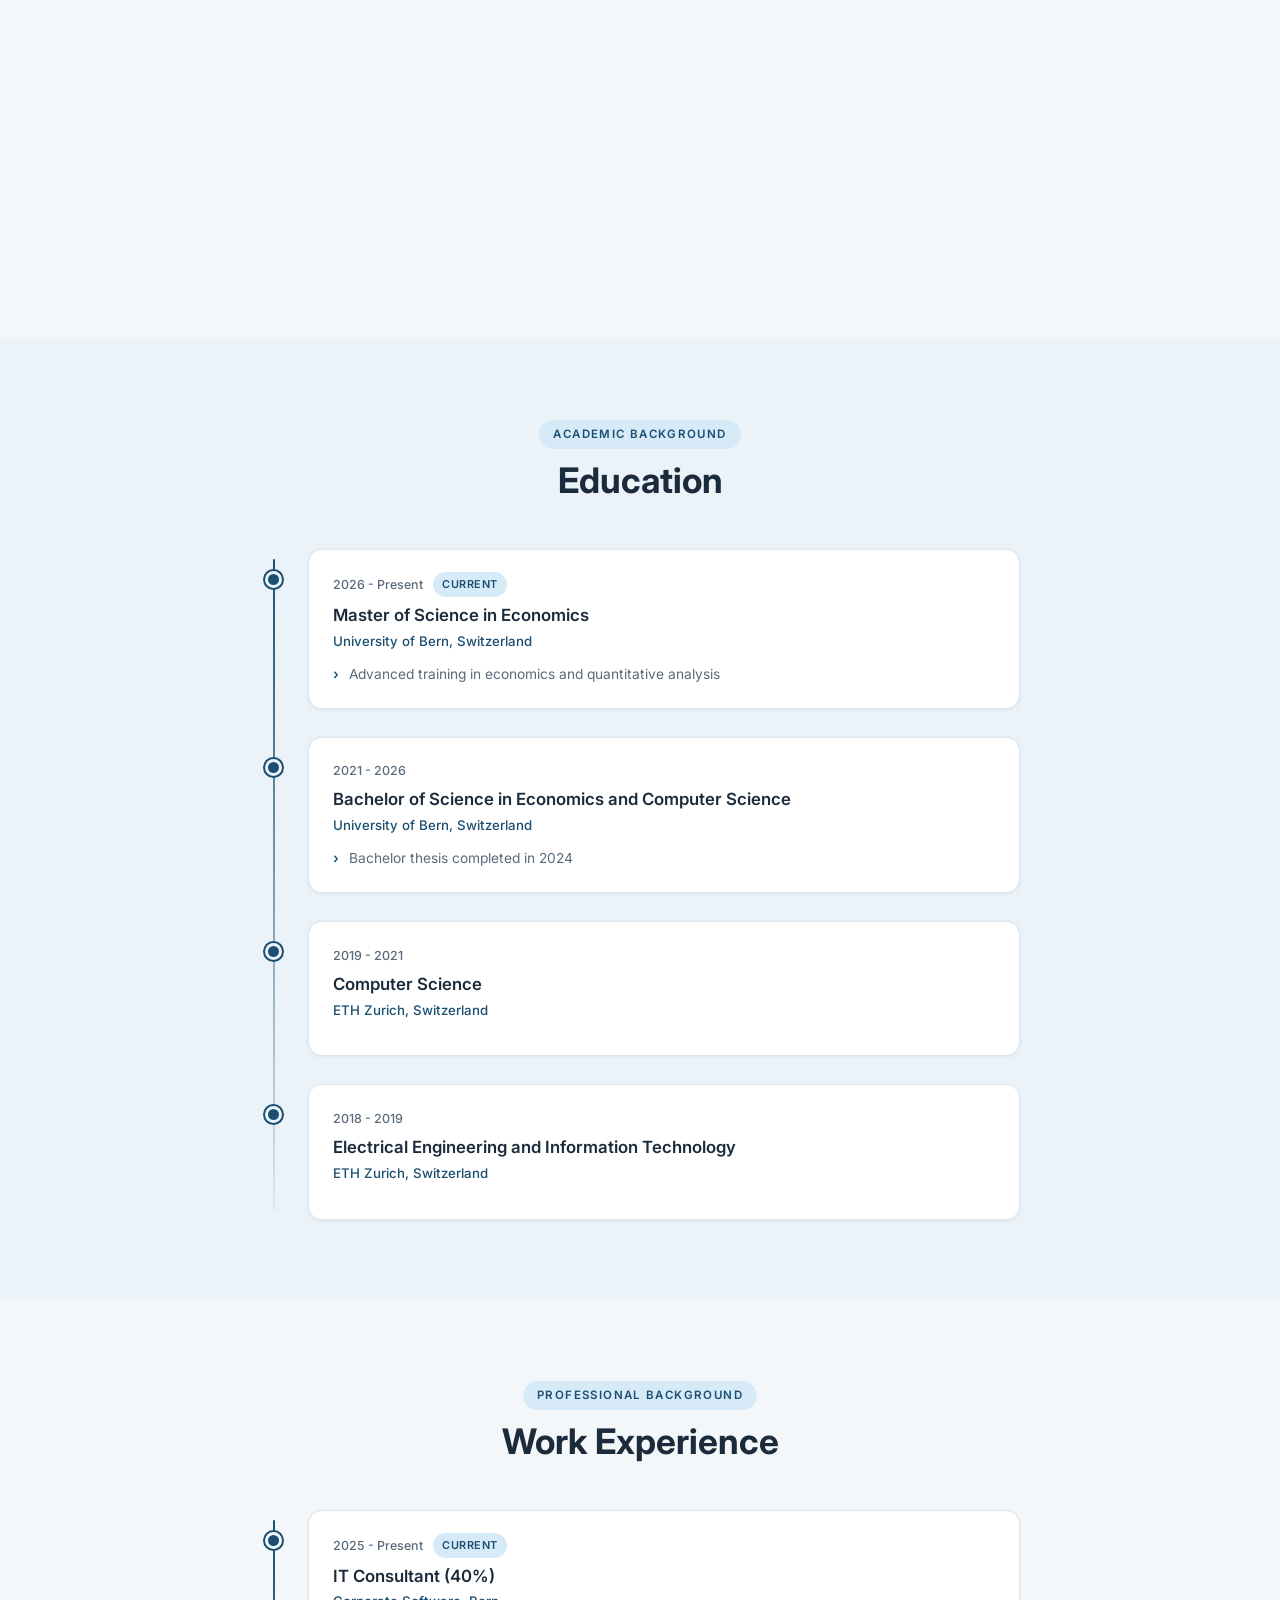
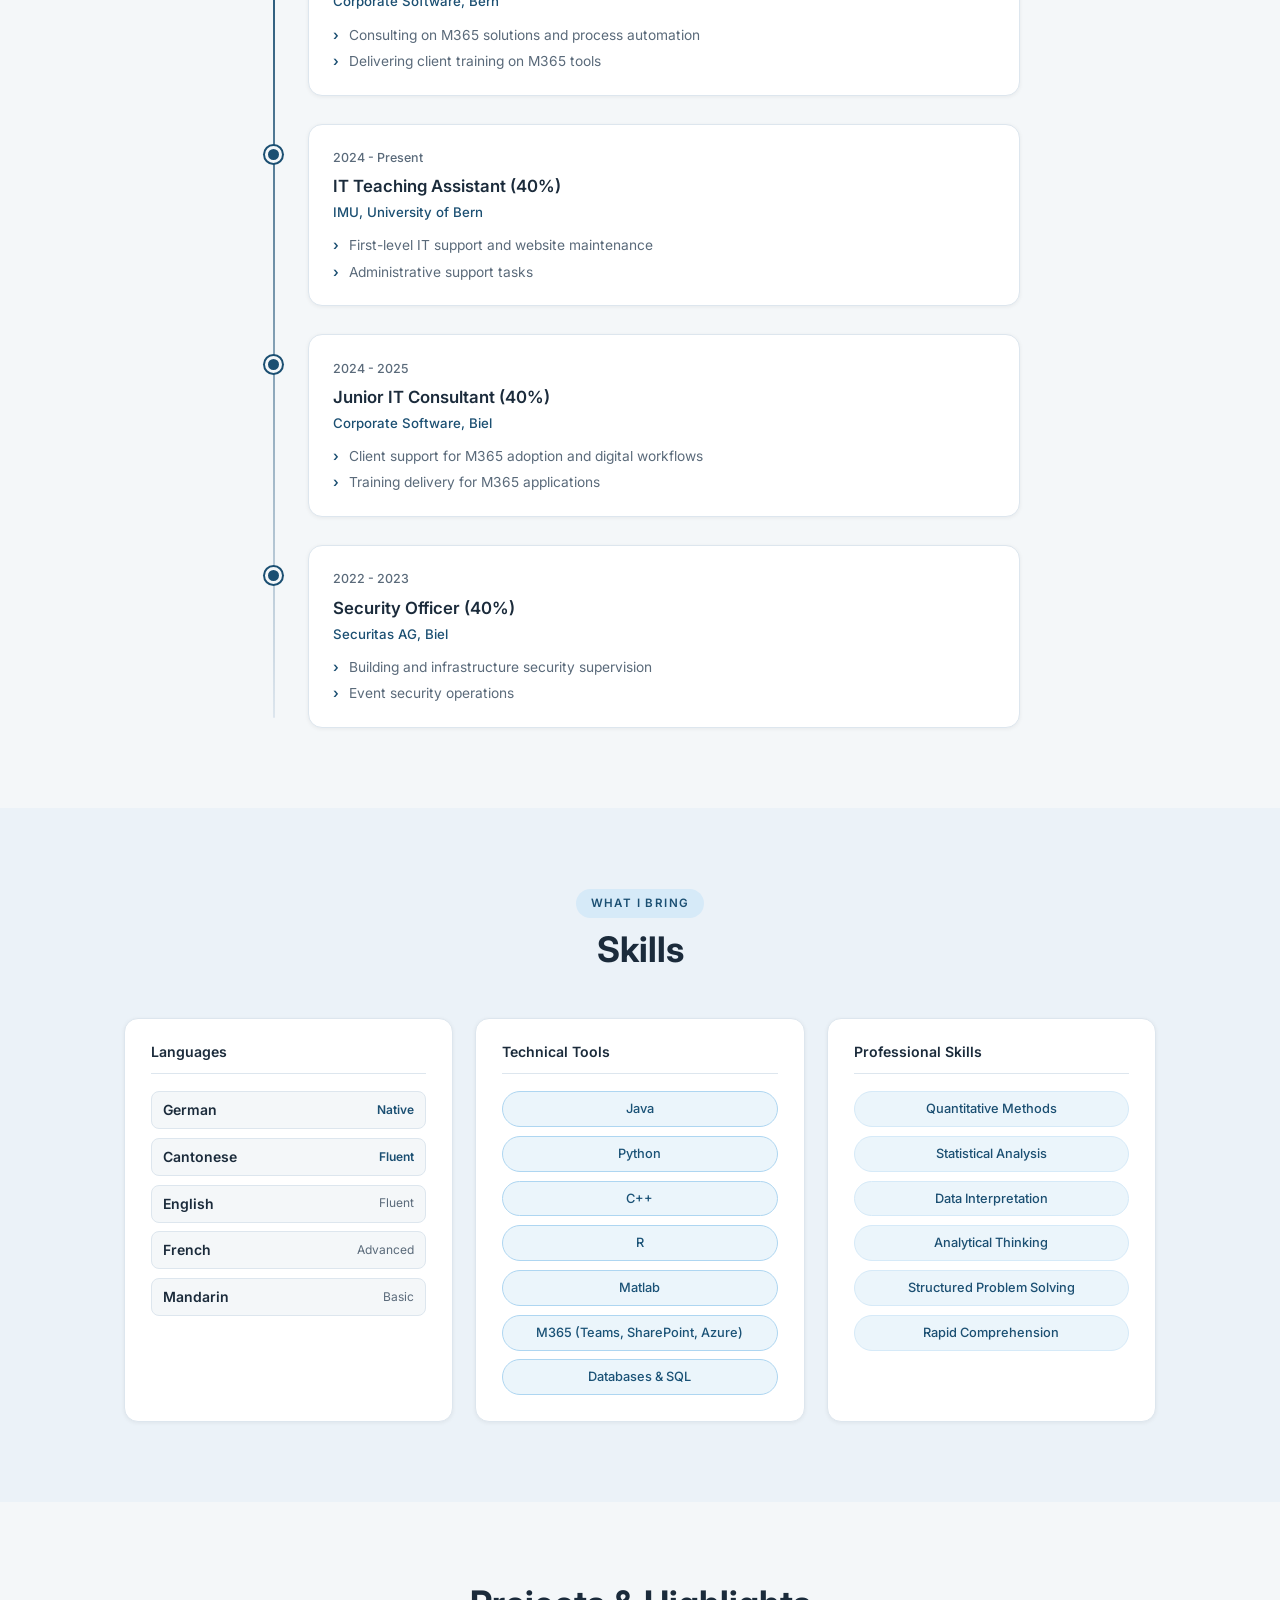
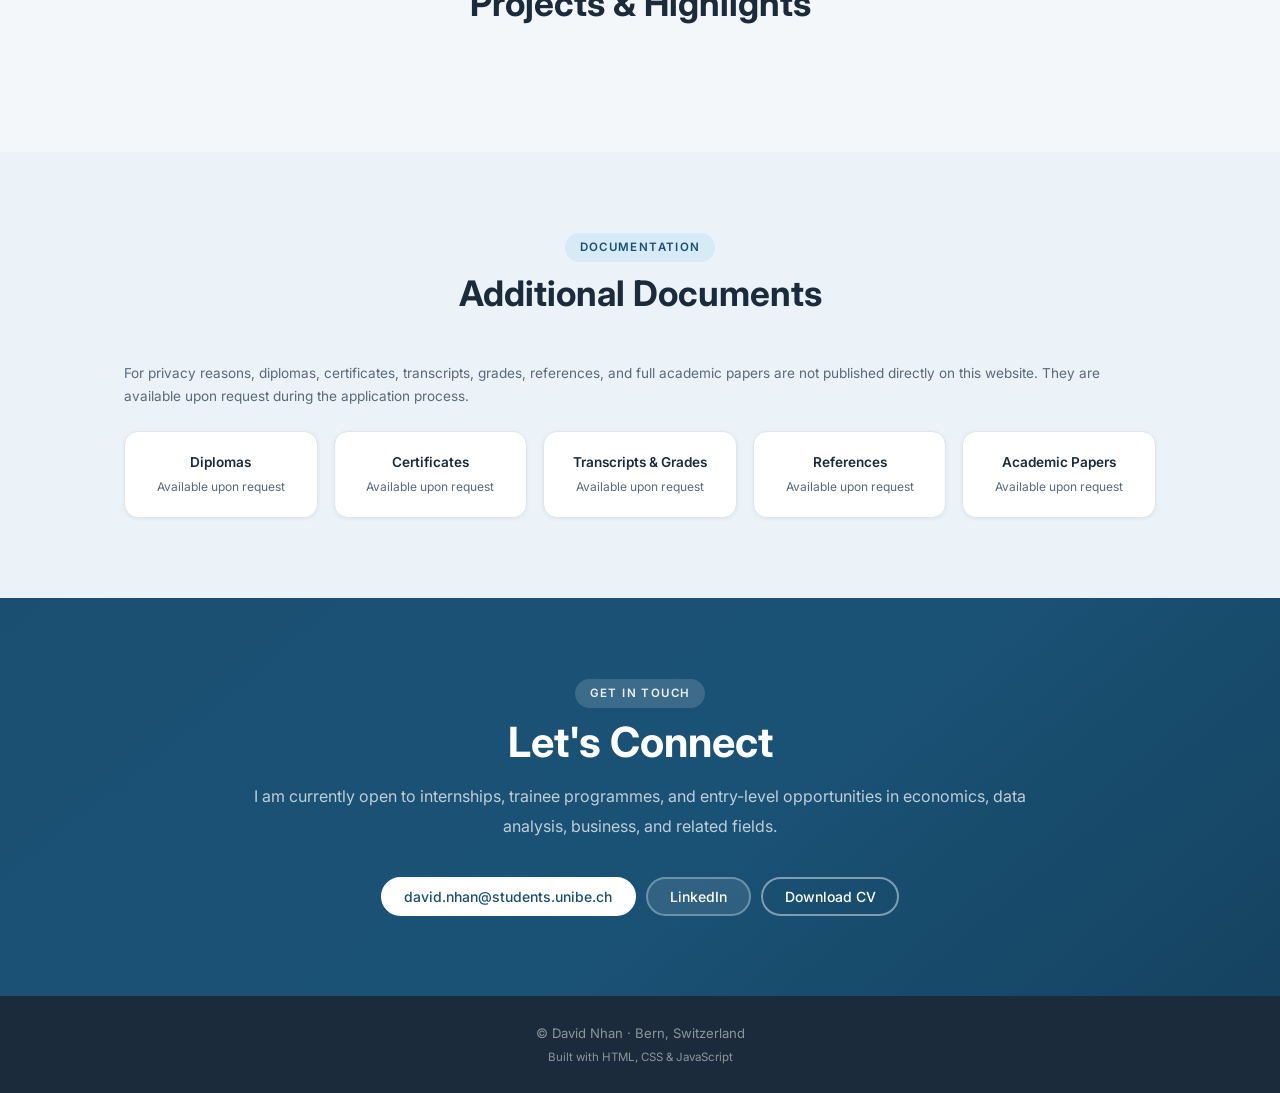
==== commit 868dcfb7: "updated description" ====
--- a/index.html
+++ b/index.html
@@ -120,55 +120,41 @@
             <span class="timeline-dot"></span>
             <div class="timeline-card">
               <div class="timeline-meta">
-                  <span class="timeline-date">Feb 2025 - Aug 2026</span>
+                  <span class="timeline-date">2026 - Present</span>
                 <span class="timeline-tag tag-current">Current</span>
               </div>
               <h3>Master of Science in Economics</h3>
               <p class="timeline-institution">University of Bern, Switzerland</p>
               <ul class="timeline-details">
-                  <li>Focus on macroeconomics, microeconomics, econometrics, and applied economic analysis</li>
-                  <li>Combines quantitative methods with industrial organization, labour, energy, and climate economics</li>
-              </ul>
-            </div>
-          </article>
-          <article class="timeline-item reveal">
-            <span class="timeline-dot timeline-dot-exchange"></span>
-            <div class="timeline-card">
-              <div class="timeline-meta">
-                <span class="timeline-date">Sep 2025 - Feb 2026</span>
-                <span class="timeline-tag tag-exchange">Exchange</span>
-              </div>
-              <h3>Exchange Semester</h3>
-              <p class="timeline-institution">Waseda University, Tokyo, Japan</p>
-              <ul class="timeline-details">
-                <li>Courses: Asian Economy, Development Economics, Japanese Economy</li>
-                <li>Immersive exposure to Japanese and Asian economic systems</li>
-                <li>Excellent academic performance (A/A+)</li>
-              </ul>
-            </div>
-          </article>
-          <article class="timeline-item reveal">
-            <span class="timeline-dot"></span>
-            <div class="timeline-card">
-              <div class="timeline-meta"><span class="timeline-date">Sep 2022 - Jan 2025</span></div>
-              <h3>Bachelor of Science in Economics</h3>
+                  <li>Advanced training in economics and quantitative analysis</li>
+              </ul>
+            </div>
+          </article>
+          <article class="timeline-item reveal">
+            <span class="timeline-dot"></span>
+            <div class="timeline-card">
+              <div class="timeline-meta"><span class="timeline-date">2021 - 2026</span></div>
+              <h3>Bachelor of Science in Economics and Computer Science</h3>
               <p class="timeline-institution">University of Bern, Switzerland</p>
               <ul class="timeline-details">
-                <li>Minors: Mathematics, Digitalization, and Applied Data Science</li>
-                <li>Thesis: Numerical analysis of the newsvendor problem under risk</li>
-              </ul>
-            </div>
-          </article>
-          <article class="timeline-item reveal">
-            <span class="timeline-dot"></span>
-            <div class="timeline-card">
-              <div class="timeline-meta"><span class="timeline-date">Sep 2020 - Jun 2022</span></div>
-              <h3>Bachelor of Science in Mathematics</h3>
-              <p class="timeline-institution">University of Bern, Switzerland</p>
-              <ul class="timeline-details">
-                <li>Coursework in Analysis and Linear Algebra</li>
-                <li>Strong quantitative foundation, later transferred to Economics</li>
-              </ul>
+                <li>Bachelor thesis completed in 2024</li>
+              </ul>
+            </div>
+          </article>
+          <article class="timeline-item reveal">
+            <span class="timeline-dot"></span>
+            <div class="timeline-card">
+              <div class="timeline-meta"><span class="timeline-date">2019 - 2021</span></div>
+              <h3>Computer Science</h3>
+              <p class="timeline-institution">ETH Zurich, Switzerland</p>
+            </div>
+          </article>
+          <article class="timeline-item reveal">
+            <span class="timeline-dot"></span>
+            <div class="timeline-card">
+              <div class="timeline-meta"><span class="timeline-date">2018 - 2019</span></div>
+              <h3>Electrical Engineering and Information Technology</h3>
+              <p class="timeline-institution">ETH Zurich, Switzerland</p>
             </div>
           </article>
         </div>
@@ -186,28 +172,50 @@
             <span class="timeline-dot"></span>
             <div class="timeline-card">
               <div class="timeline-meta">
-                <span class="timeline-date">Nov 2023 - Present</span>
+                <span class="timeline-date">2025 - Present</span>
                 <span class="timeline-tag tag-current">Current</span>
               </div>
-              <h3>Junior Assistant (HR, Finance &amp; Administration)</h3>
-              <p class="timeline-institution">University of Bern — Institute for Information Systems (IWI) · 40-50%</p>
-              <ul class="timeline-details">
-                <li>Managed communication and organizational processes for students and staff</li>
-                <li>Supported recruitment, onboarding, and financial operations</li>
-                <li>Assisted in quality management and process documentation</li>
-              </ul>
-            </div>
-          </article>
-          <article class="timeline-item reveal">
-            <span class="timeline-dot"></span>
-            <div class="timeline-card">
-              <div class="timeline-meta"><span class="timeline-date">Jun 2022 - Oct 2023</span></div>
-              <h3>Sport Leader</h3>
-              <p class="timeline-institution">Decathlon — Bern Westside · 30%</p>
-              <ul class="timeline-details">
-                <li>Active customer consulting and support in sporting goods</li>
-                <li>Ensuring high service quality and customer satisfaction</li>
-                <li>Organization of team events to promote collaboration</li>
+              <h3>IT Consultant (40%)</h3>
+              <p class="timeline-institution">Corporate Software, Bern</p>
+              <ul class="timeline-details">
+                <li>Consulting on M365 solutions and process automation</li>
+                <li>Delivering client training on M365 tools</li>
+              </ul>
+            </div>
+          </article>
+          <article class="timeline-item reveal">
+            <span class="timeline-dot"></span>
+            <div class="timeline-card">
+              <div class="timeline-meta"><span class="timeline-date">2024 - Present</span></div>
+              <h3>IT Teaching Assistant (40%)</h3>
+              <p class="timeline-institution">IMU, University of Bern</p>
+              <ul class="timeline-details">
+                <li>First-level IT support and website maintenance</li>
+                <li>Administrative support tasks</li>
+              </ul>
+            </div>
+          </article>
+          <article class="timeline-item reveal">
+            <span class="timeline-dot"></span>
+            <div class="timeline-card">
+              <div class="timeline-meta"><span class="timeline-date">2024 - 2025</span></div>
+              <h3>Junior IT Consultant (40%)</h3>
+              <p class="timeline-institution">Corporate Software, Biel</p>
+              <ul class="timeline-details">
+                <li>Client support for M365 adoption and digital workflows</li>
+                <li>Training delivery for M365 applications</li>
+              </ul>
+            </div>
+          </article>
+          <article class="timeline-item reveal">
+            <span class="timeline-dot"></span>
+            <div class="timeline-card">
+              <div class="timeline-meta"><span class="timeline-date">2022 - 2023</span></div>
+              <h3>Security Officer (40%)</h3>
+              <p class="timeline-institution">Securitas AG, Biel</p>
+              <ul class="timeline-details">
+                <li>Building and infrastructure security supervision</li>
+                <li>Event security operations</li>
               </ul>
             </div>
           </article>
@@ -235,26 +243,24 @@
           <article class="skill-group reveal">
             <h3 class="skill-group-title">Technical Tools</h3>
             <div class="skill-tags">
+              <span class="skill-badge skill-badge-tech">Java</span>
               <span class="skill-badge skill-badge-tech">Python</span>
+              <span class="skill-badge skill-badge-tech">C++</span>
               <span class="skill-badge skill-badge-tech">R</span>
-              <span class="skill-badge skill-badge-tech">Stata</span>
               <span class="skill-badge skill-badge-tech">Matlab</span>
-              <span class="skill-badge skill-badge-tech">Excel</span>
-              <span class="skill-badge skill-badge-tech">Microsoft Office</span>
-              <span class="skill-badge skill-badge-tech">SAP</span>
-              <span class="skill-badge skill-badge-tech">Git &amp; GitHub</span>
-              <span class="skill-badge skill-badge-tech">GitHub Pages</span>
+              <span class="skill-badge skill-badge-tech">M365 (Teams, SharePoint, Azure)</span>
+              <span class="skill-badge skill-badge-tech">Databases &amp; SQL</span>
             </div>
           </article>
           <article class="skill-group reveal">
             <h3 class="skill-group-title">Professional Skills</h3>
             <div class="skill-tags">
-              <span class="skill-badge">Data Analysis</span>
-              <span class="skill-badge">Economic Modeling</span>
-              <span class="skill-badge">Quantitative Research</span>
-              <span class="skill-badge">Numerical Methods</span>
-              <span class="skill-badge">Applied Data Science</span>
-              <span class="skill-badge">Financial Analysis</span>
+              <span class="skill-badge">Quantitative Methods</span>
+              <span class="skill-badge">Statistical Analysis</span>
+              <span class="skill-badge">Data Interpretation</span>
+              <span class="skill-badge">Analytical Thinking</span>
+              <span class="skill-badge">Structured Problem Solving</span>
+              <span class="skill-badge">Rapid Comprehension</span>
             </div>
           </article>
         </div>
@@ -266,49 +272,7 @@
         <div class="section-header reveal">
           <h2>Projects &amp; Highlights</h2>
         </div>
-        <div class="projects-grid">
-          <article class="project-card reveal">
-            <div class="project-preview"><div class="project-preview-loading">Preview image</div></div>
-            <p class="project-meta">Bachelor's Thesis · Nov 2024</p>
-            <h3>Behavioral Factors in the Newsvendor Problem: A Numerical Analysis</h3>
-            <p>Examined how risk aversion, loss aversion, and environmental consciousness influence optimal ordering decisions.</p>
-            <div class="project-tags">
-              <span class="project-tag">Decision Theory</span>
-              <span class="project-tag">Risk &amp; Loss Aversion</span>
-              <span class="project-tag">Python</span>
-              <span class="project-tag">Numerical Methods</span>
-            </div>
-            <a class="project-read-link" href="docs/Bachelor_Thesis.pdf" target="_blank" rel="noopener">Read Paper</a>
-          </article>
-
-          <article class="project-card reveal">
-            <div class="project-preview"><div class="project-preview-loading">Preview image</div></div>
-            <p class="project-meta">Energy Economics · Spring 2025</p>
-            <h3>Energy Demand Analysis, Transport Choice &amp; PV Investment</h3>
-            <p>Empirical assignment covering panel data analysis, discrete choice modeling, and simulation-based investment evaluation.</p>
-            <div class="project-tags">
-              <span class="project-tag">Energy Economics</span>
-              <span class="project-tag">Panel Data</span>
-              <span class="project-tag">Discrete Choice</span>
-              <span class="project-tag">Monte Carlo</span>
-            </div>
-            <a class="project-read-link" href="docs/2026-02-09_11.55.48_Studienblatt.pdf" target="_blank" rel="noopener">Read Paper</a>
-          </article>
-
-          <article class="project-card reveal">
-            <div class="project-preview"><div class="project-preview-loading">Preview image</div></div>
-            <p class="project-meta">Japanese Economy · Dec 2025</p>
-            <h3>Macroeconomic Developments in Japan and Switzerland: A Comparative Analysis</h3>
-            <p>Comparative report on GDP growth, inflation, and exchange rates using R and public macroeconomic datasets.</p>
-            <div class="project-tags">
-              <span class="project-tag">Macroeconomics</span>
-              <span class="project-tag">Japan &amp; Switzerland</span>
-              <span class="project-tag">R</span>
-              <span class="project-tag">Data Visualization</span>
-            </div>
-            <a class="project-read-link" href="docs/2026-02-09_11.55.48_Studienblatt.pdf" target="_blank" rel="noopener">Read Paper</a>
-          </article>
-        </div>
+        <div class="projects-grid"></div>
       </div>
     </section>
 
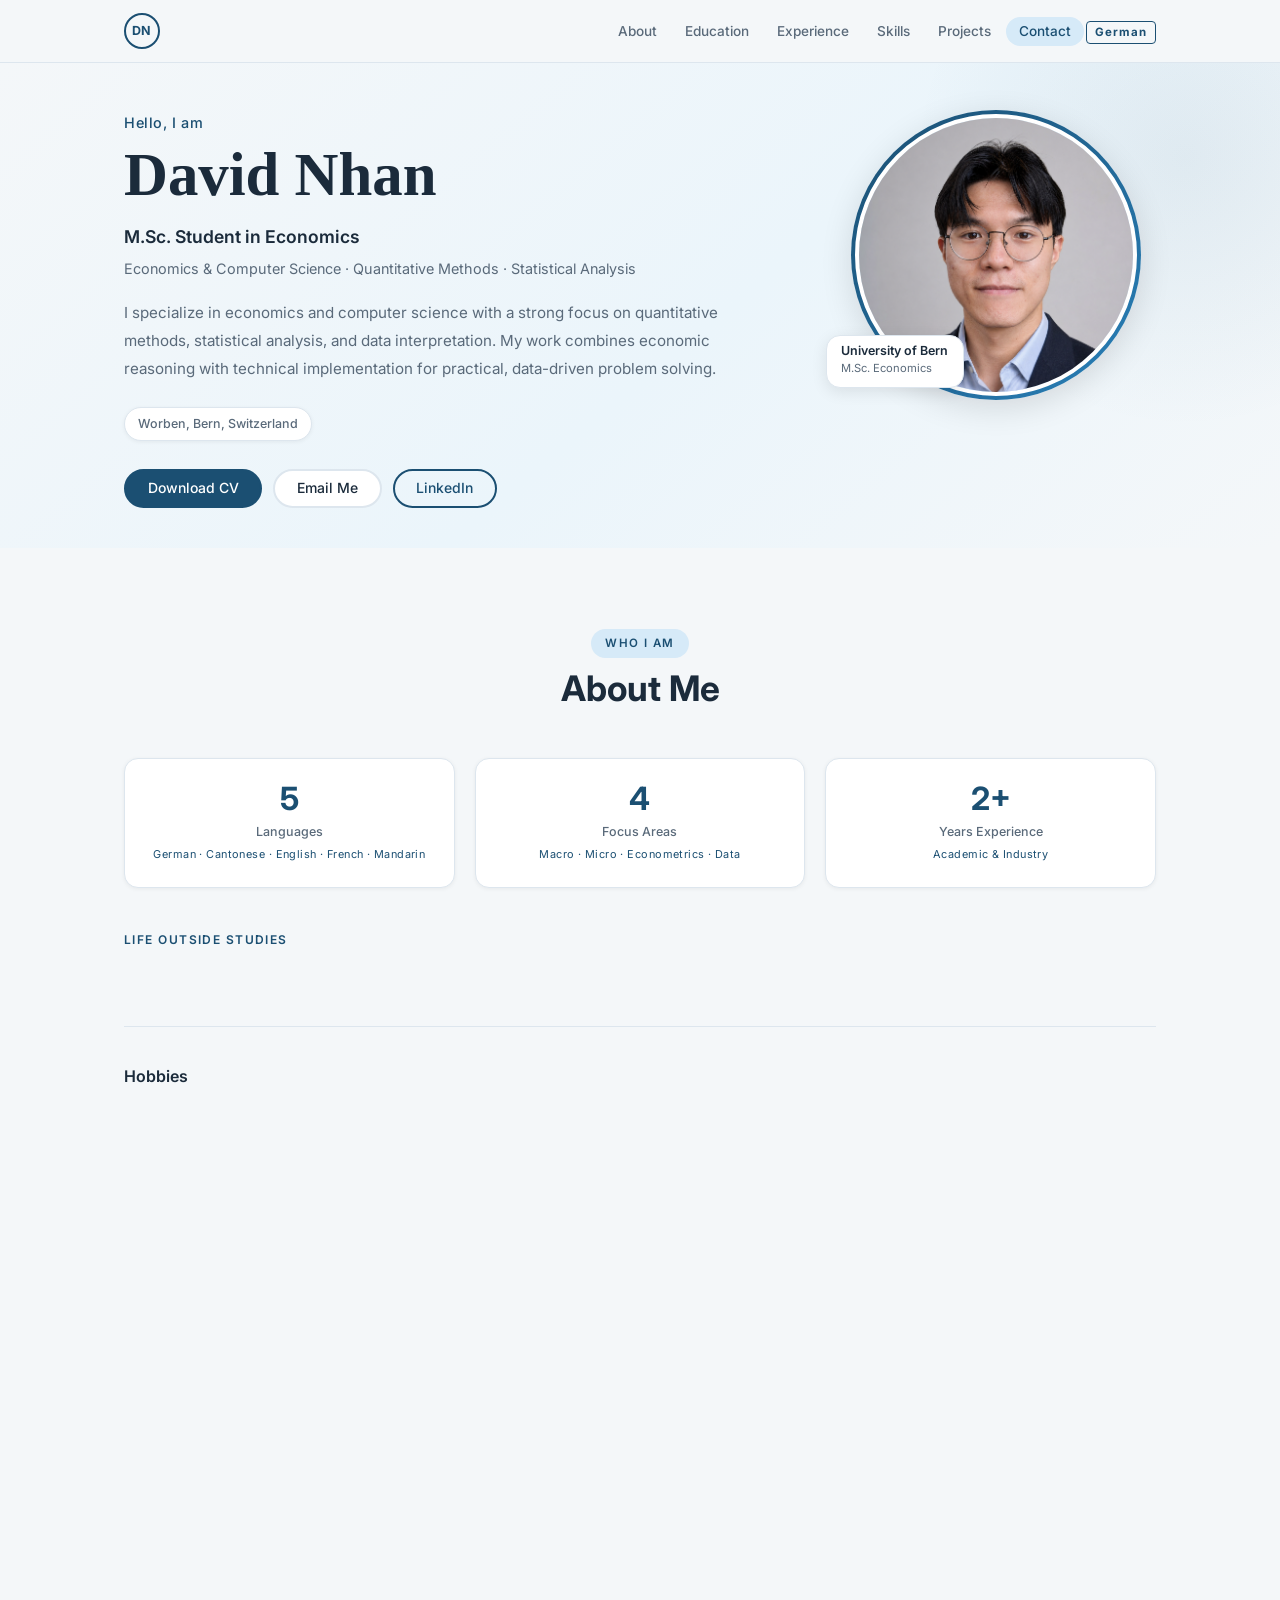
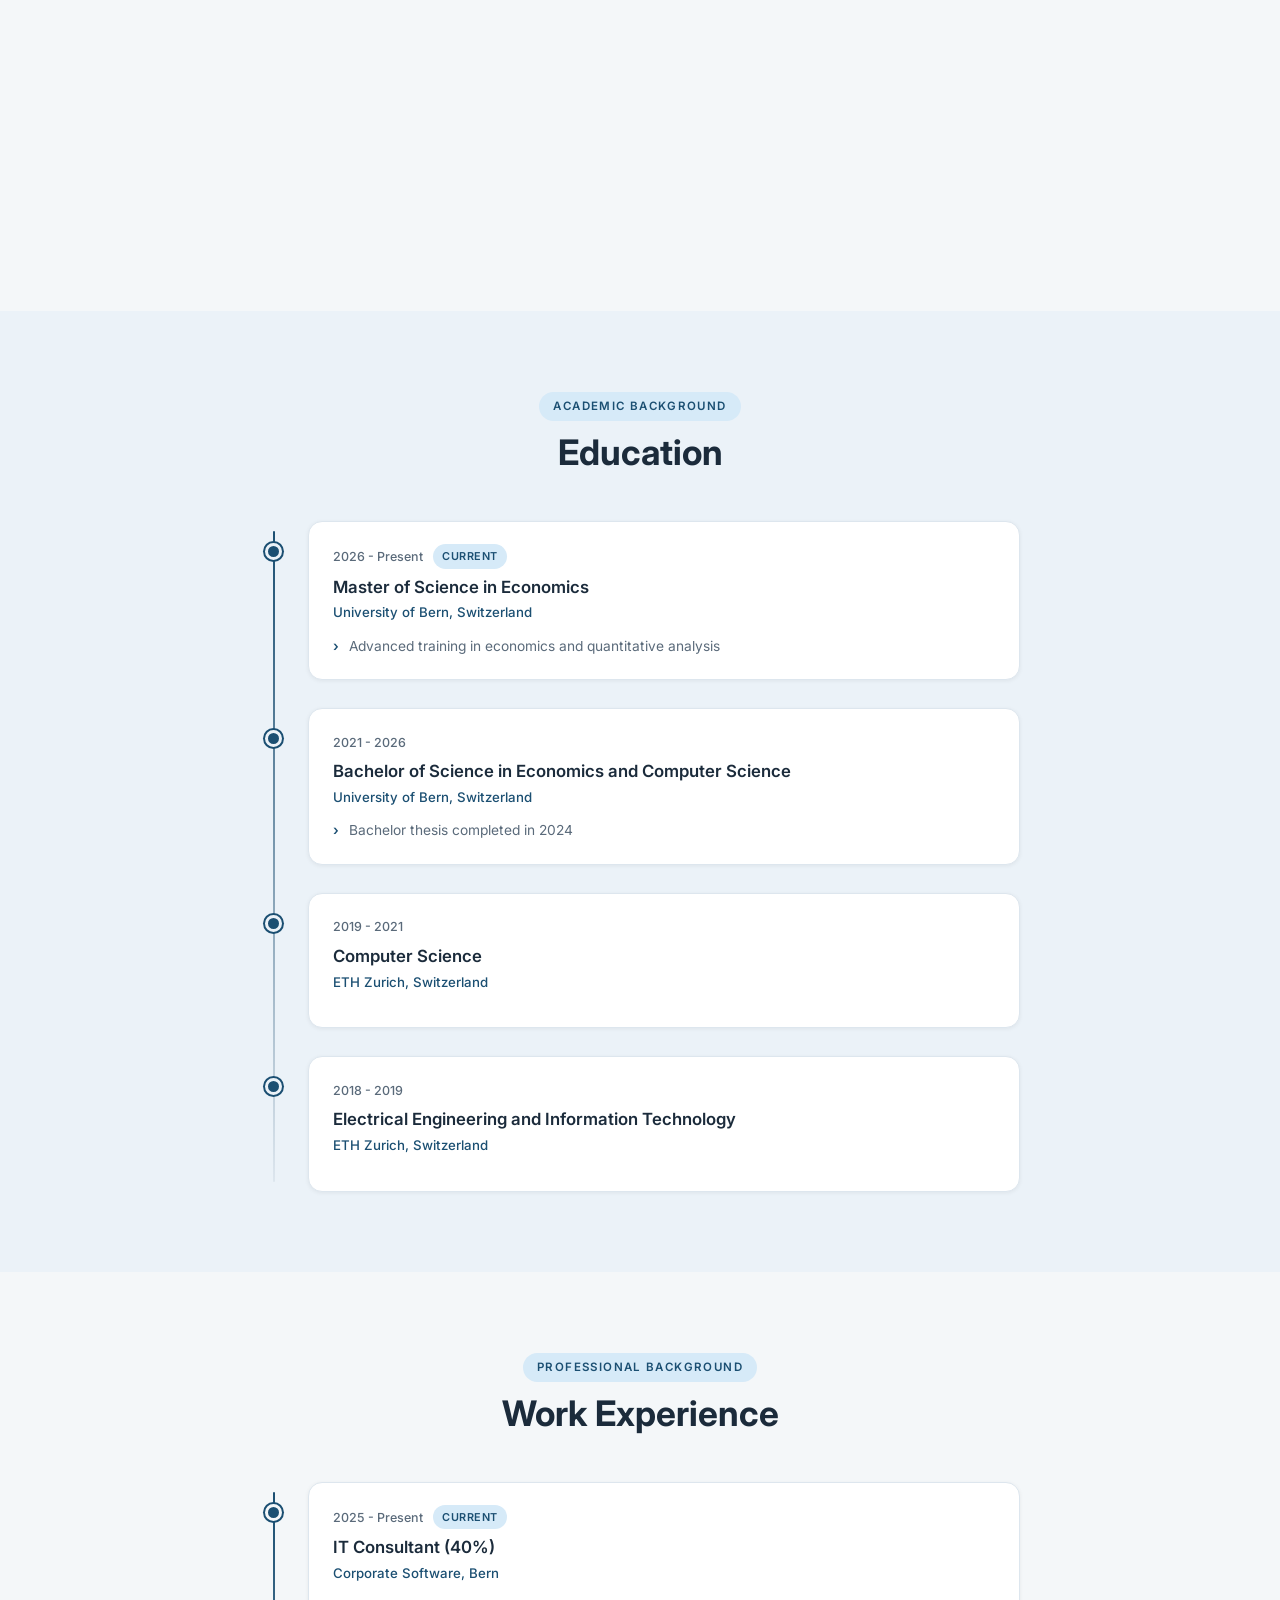
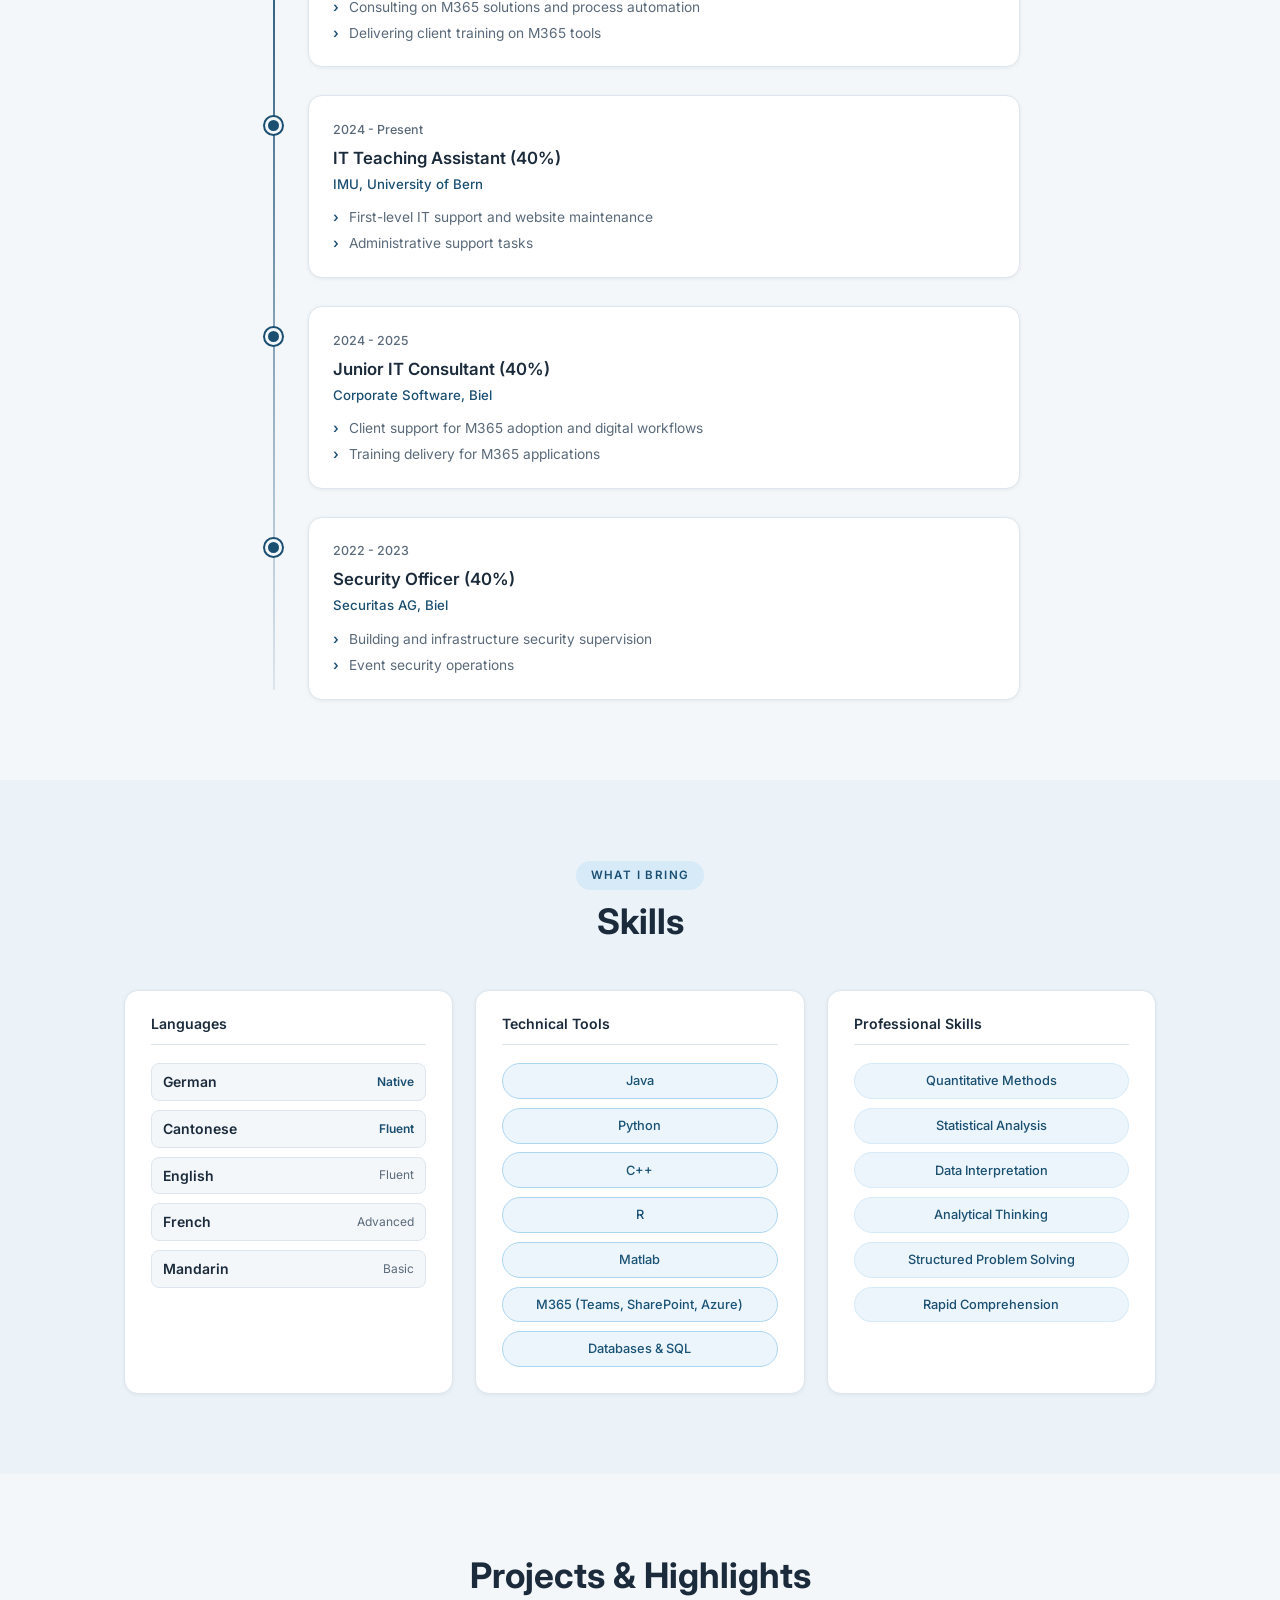
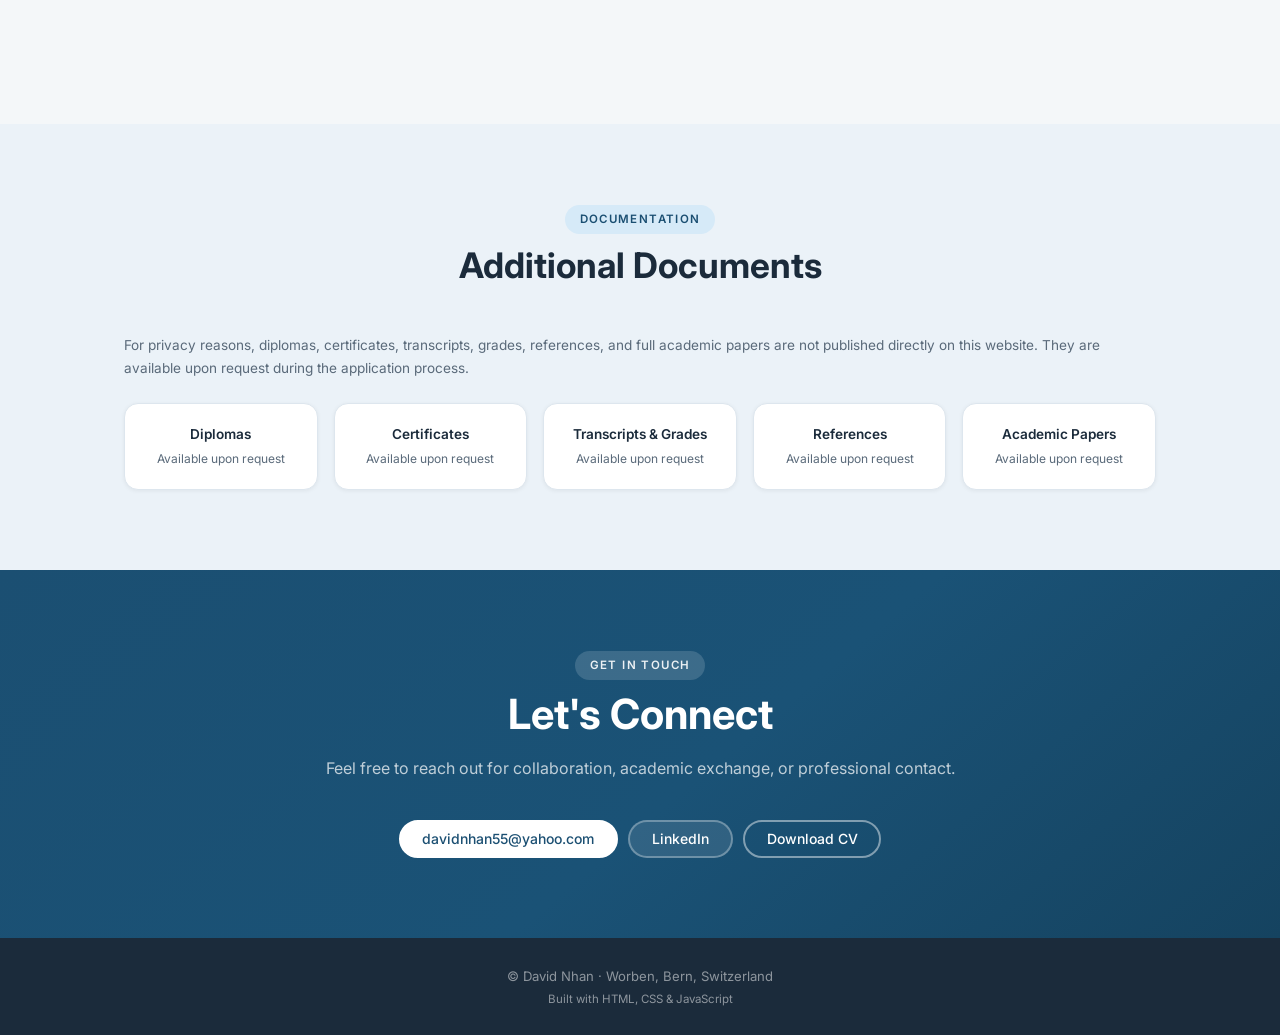
==== commit eb8e1f91: "updated description" ====
--- a/index.html
+++ b/index.html
@@ -1,5 +1,5 @@
 <!DOCTYPE html>
-<html lang="en">
+<html lang="de">
 <head>
   <meta charset="UTF-8" />
   <meta name="viewport" content="width=device-width, initial-scale=1.0" />
@@ -24,7 +24,7 @@
         <li><a href="#skills">Skills</a></li>
         <li><a href="#projects">Projects</a></li>
         <li><a href="#contact">Contact</a></li>
-        <li><span class="nav-lang">DE</span></li>
+        <li><span class="nav-lang">German</span></li>
       </ul>
     </nav>
   </header>
@@ -36,20 +36,19 @@
           <p class="hero-greeting">Hello, I am</p>
           <h1 class="hero-name">David Nhan</h1>
           <p class="hero-headline">M.Sc. Student in Economics</p>
-          <span class="hero-sub-headline">Data &amp; Business Analysis · Macro, Micro &amp; International / Asian Economics</span>
+          <span class="hero-sub-headline">Economics &amp; Computer Science · Quantitative Methods · Statistical Analysis</span>
           <p class="hero-intro">
-            M.Sc. Economics student at the University of Bern with a focus on macroeconomics,
-            microeconomics, econometrics, and applied economic analysis. My studies combine
-            quantitative methods with industrial organization, labour economics, energy economics,
-            climate economics, and banking.
+            I specialize in economics and computer science with a strong focus on
+            quantitative methods, statistical analysis, and data interpretation.
+            My work combines economic reasoning with technical implementation for
+            practical, data-driven problem solving.
           </p>
           <div class="hero-badges">
-            <span class="badge badge-location">Bern, Switzerland</span>
-            <span class="badge badge-open"><span class="pulse-dot"></span>Open to internships &amp; entry-level roles</span>
+            <span class="badge badge-location">Worben, Bern, Switzerland</span>
           </div>
           <div class="hero-buttons">
             <a class="btn btn-primary" href="docs/David-Nhan-FlowCV-Lebenslauf.pdf" target="_blank" rel="noopener">Download CV</a>
-            <a class="btn btn-secondary" href="mailto:david.nhan@students.unibe.ch">Email Me</a>
+            <a class="btn btn-secondary" href="mailto:davidnhan55@yahoo.com">Email Me</a>
             <a class="btn btn-outline" href="https://www.linkedin.com/in/david-nhan-41972a270/" target="_blank" rel="noopener">LinkedIn</a>
           </div>
         </div>
@@ -303,11 +302,11 @@
           <span class="section-label">Get in Touch</span>
           <h2>Let's Connect</h2>
           <p class="contact-description">
-            I am currently open to internships, trainee programmes, and entry-level
-            opportunities in economics, data analysis, business, and related fields.
+            Feel free to reach out for collaboration, academic exchange,
+            or professional contact.
           </p>
           <div class="contact-buttons">
-            <a class="btn btn-primary" href="mailto:david.nhan@students.unibe.ch">david.nhan@students.unibe.ch</a>
+            <a class="btn btn-primary" href="mailto:davidnhan55@yahoo.com">davidnhan55@yahoo.com</a>
             <a class="btn btn-secondary" href="https://www.linkedin.com/in/david-nhan-41972a270/" target="_blank" rel="noopener">LinkedIn</a>
             <a class="btn btn-outline" href="docs/David-Nhan-FlowCV-Lebenslauf.pdf" target="_blank" rel="noopener">Download CV</a>
           </div>
@@ -317,7 +316,7 @@
   </main>
 
   <footer class="footer">
-    <p>© <span id="year"></span> David Nhan · Bern, Switzerland</p>
+    <p>© <span id="year"></span> David Nhan · Worben, Bern, Switzerland</p>
     <p class="footer-note">Built with HTML, CSS &amp; JavaScript</p>
   </footer>
 
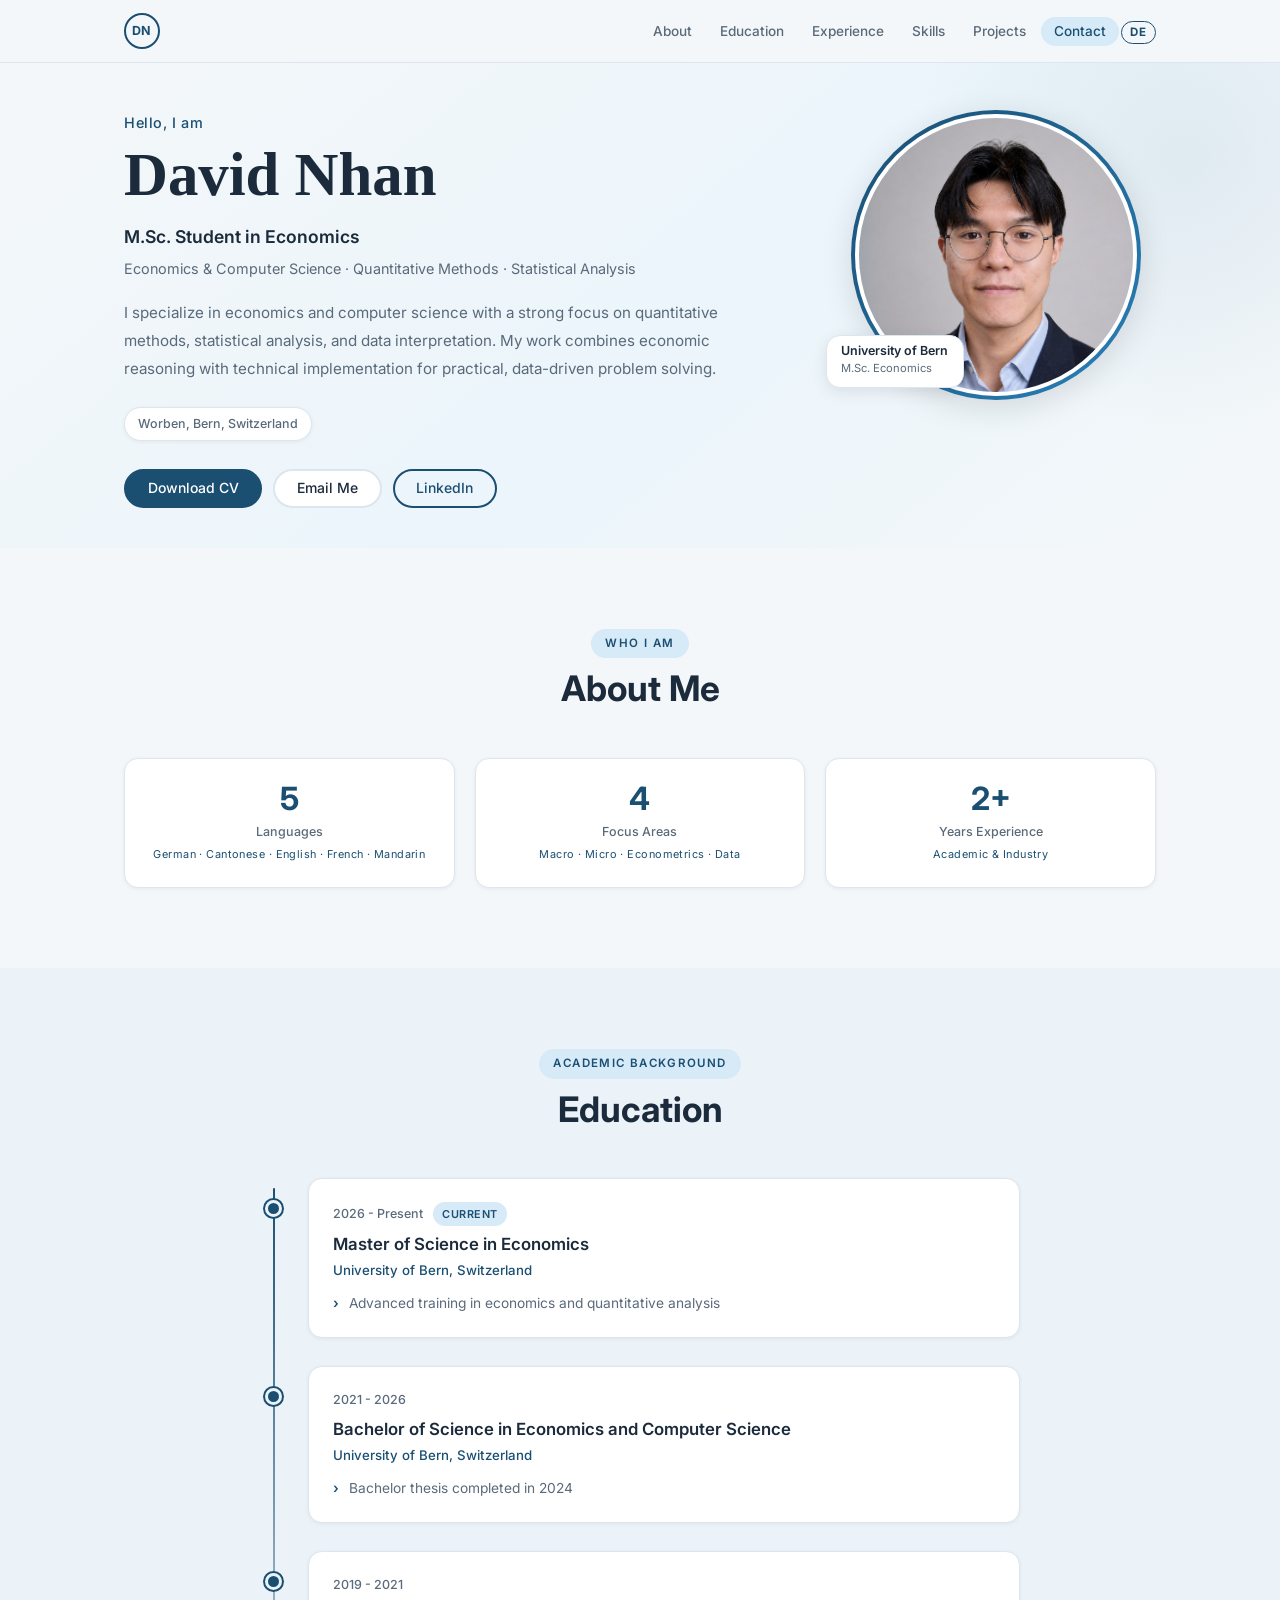
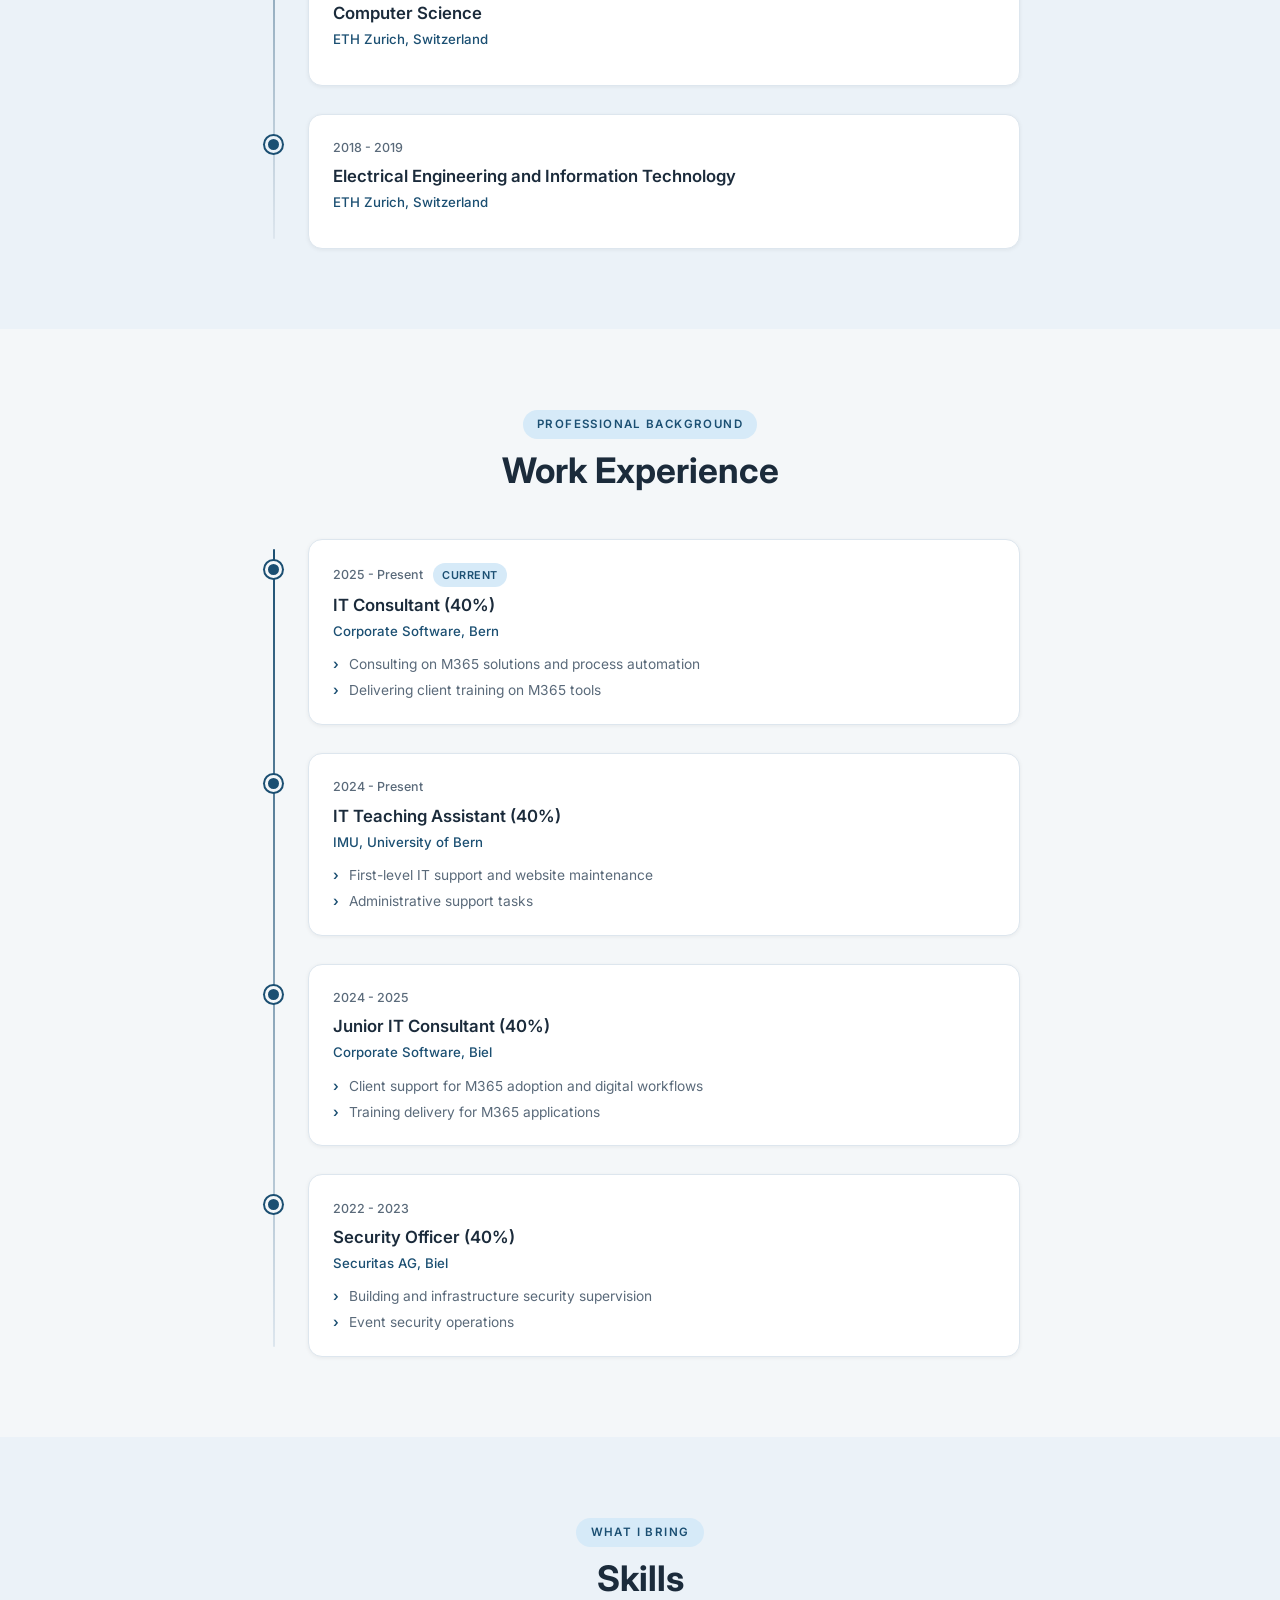
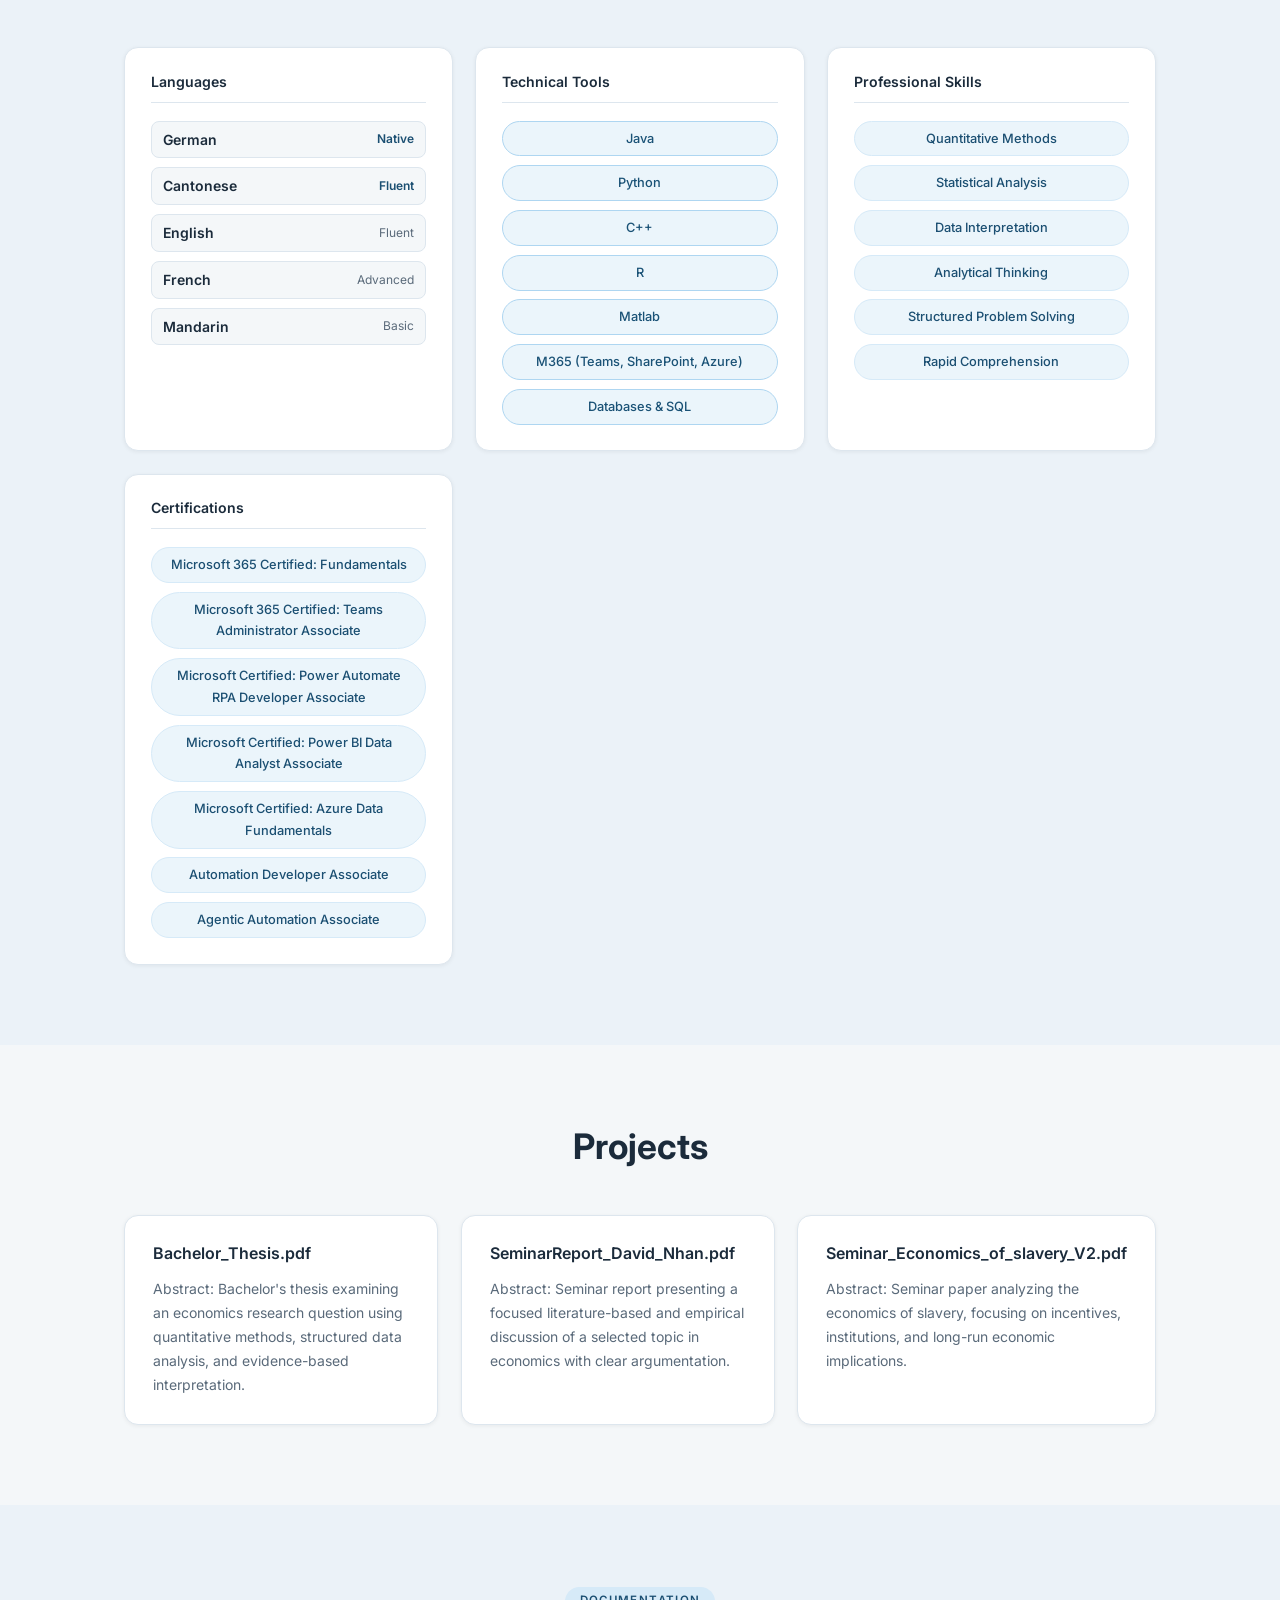
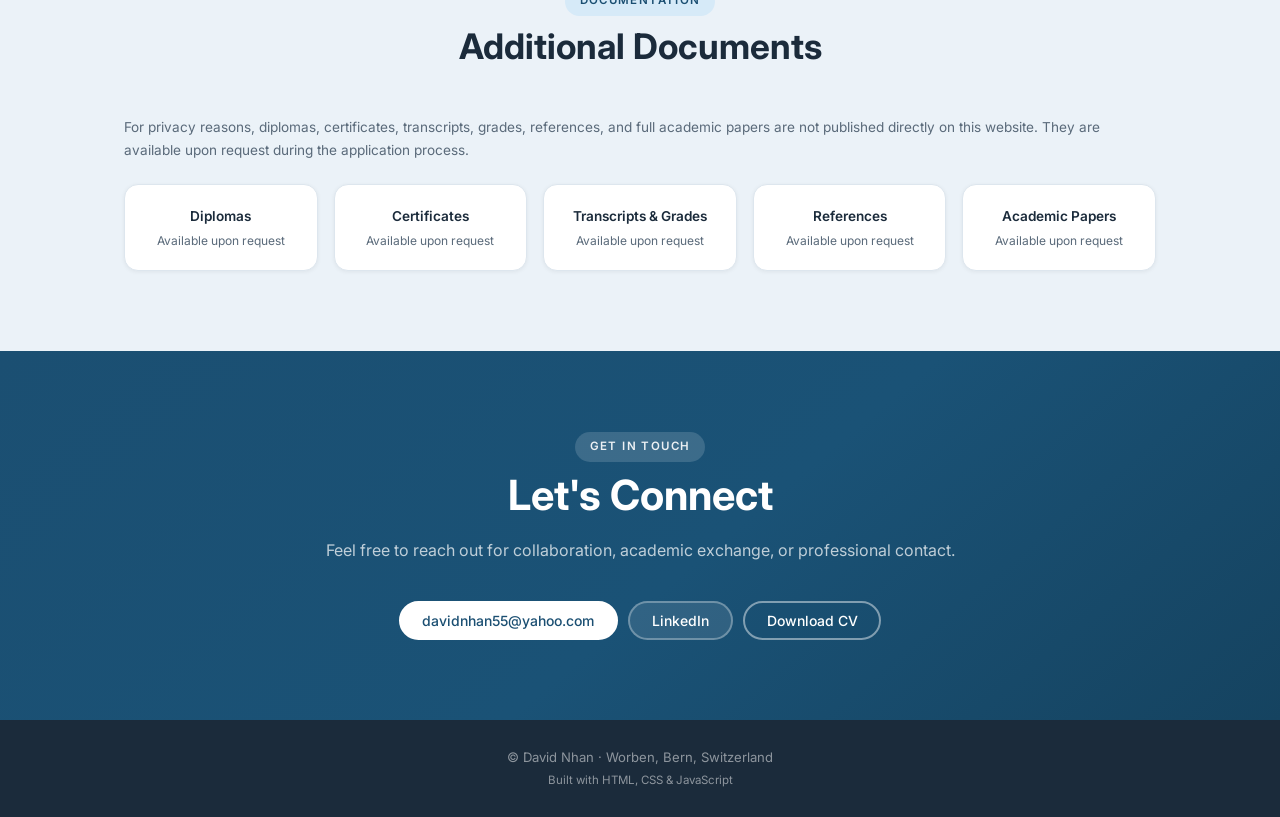
==== commit 1a5fa8a4: "Update projects section and hide personal hobby sections" ====
--- a/index.html
+++ b/index.html
@@ -1,5 +1,5 @@
 <!DOCTYPE html>
-<html lang="de">
+<html lang="en">
 <head>
   <meta charset="UTF-8" />
   <meta name="viewport" content="width=device-width, initial-scale=1.0" />
@@ -24,7 +24,7 @@
         <li><a href="#skills">Skills</a></li>
         <li><a href="#projects">Projects</a></li>
         <li><a href="#contact">Contact</a></li>
-        <li><span class="nav-lang">German</span></li>
+        <li><a class="nav-lang" href="de.html">DE</a></li>
       </ul>
     </nav>
   </header>
@@ -47,7 +47,7 @@
             <span class="badge badge-location">Worben, Bern, Switzerland</span>
           </div>
           <div class="hero-buttons">
-            <a class="btn btn-primary" href="docs/David-Nhan-FlowCV-Lebenslauf.pdf" target="_blank" rel="noopener">Download CV</a>
+            <a class="btn btn-primary" href="docs/David_Nhan_FlowCV.pdf" target="_blank" rel="noopener">Download CV</a>
             <a class="btn btn-secondary" href="mailto:davidnhan55@yahoo.com">Email Me</a>
             <a class="btn btn-outline" href="https://www.linkedin.com/in/david-nhan-41972a270/" target="_blank" rel="noopener">LinkedIn</a>
           </div>
@@ -93,10 +93,10 @@
           </article>
         </div>
 
-        <h3 class="about-sub-heading reveal">Life Outside Studies</h3>
-        <div class="hobbies-grid"></div>
-
-        <div class="photo-subsection reveal">
+        <h3 class="about-sub-heading reveal" hidden>Life Outside Studies</h3>
+        <div class="hobbies-grid" hidden></div>
+
+        <div class="photo-subsection reveal" hidden>
           <div class="photo-subsection-header">
             <div>
               <h3>Hobbies</h3>
@@ -262,6 +262,18 @@
               <span class="skill-badge">Rapid Comprehension</span>
             </div>
           </article>
+          <article class="skill-group reveal">
+            <h3 class="skill-group-title">Certifications</h3>
+            <div class="skill-tags">
+              <span class="skill-badge">Microsoft 365 Certified: Fundamentals</span>
+              <span class="skill-badge">Microsoft 365 Certified: Teams Administrator Associate</span>
+              <span class="skill-badge">Microsoft Certified: Power Automate RPA Developer Associate</span>
+              <span class="skill-badge">Microsoft Certified: Power BI Data Analyst Associate</span>
+              <span class="skill-badge">Microsoft Certified: Azure Data Fundamentals</span>
+              <span class="skill-badge">Automation Developer Associate</span>
+              <span class="skill-badge">Agentic Automation Associate</span>
+            </div>
+          </article>
         </div>
       </div>
     </section>
@@ -269,9 +281,31 @@
     <section id="projects" class="section">
       <div class="container">
         <div class="section-header reveal">
-          <h2>Projects &amp; Highlights</h2>
-        </div>
-        <div class="projects-grid"></div>
+          <h2>Projects</h2>
+        </div>
+        <div class="projects-grid">
+          <article class="project-card reveal">
+            <h3>Bachelor_Thesis.pdf</h3>
+            <p>
+              Abstract: Bachelor's thesis examining an economics research question using
+              quantitative methods, structured data analysis, and evidence-based interpretation.
+            </p>
+          </article>
+          <article class="project-card reveal">
+            <h3>SeminarReport_David_Nhan.pdf</h3>
+            <p>
+              Abstract: Seminar report presenting a focused literature-based and empirical
+              discussion of a selected topic in economics with clear argumentation.
+            </p>
+          </article>
+          <article class="project-card reveal">
+            <h3>Seminar_Economics_of_slavery_V2.pdf</h3>
+            <p>
+              Abstract: Seminar paper analyzing the economics of slavery, focusing on
+              incentives, institutions, and long-run economic implications.
+            </p>
+          </article>
+        </div>
       </div>
     </section>
 
@@ -308,7 +342,7 @@
           <div class="contact-buttons">
             <a class="btn btn-primary" href="mailto:davidnhan55@yahoo.com">davidnhan55@yahoo.com</a>
             <a class="btn btn-secondary" href="https://www.linkedin.com/in/david-nhan-41972a270/" target="_blank" rel="noopener">LinkedIn</a>
-            <a class="btn btn-outline" href="docs/David-Nhan-FlowCV-Lebenslauf.pdf" target="_blank" rel="noopener">Download CV</a>
+            <a class="btn btn-outline" href="docs/David_Nhan_FlowCV.pdf" target="_blank" rel="noopener">Download CV</a>
           </div>
         </div>
       </div>
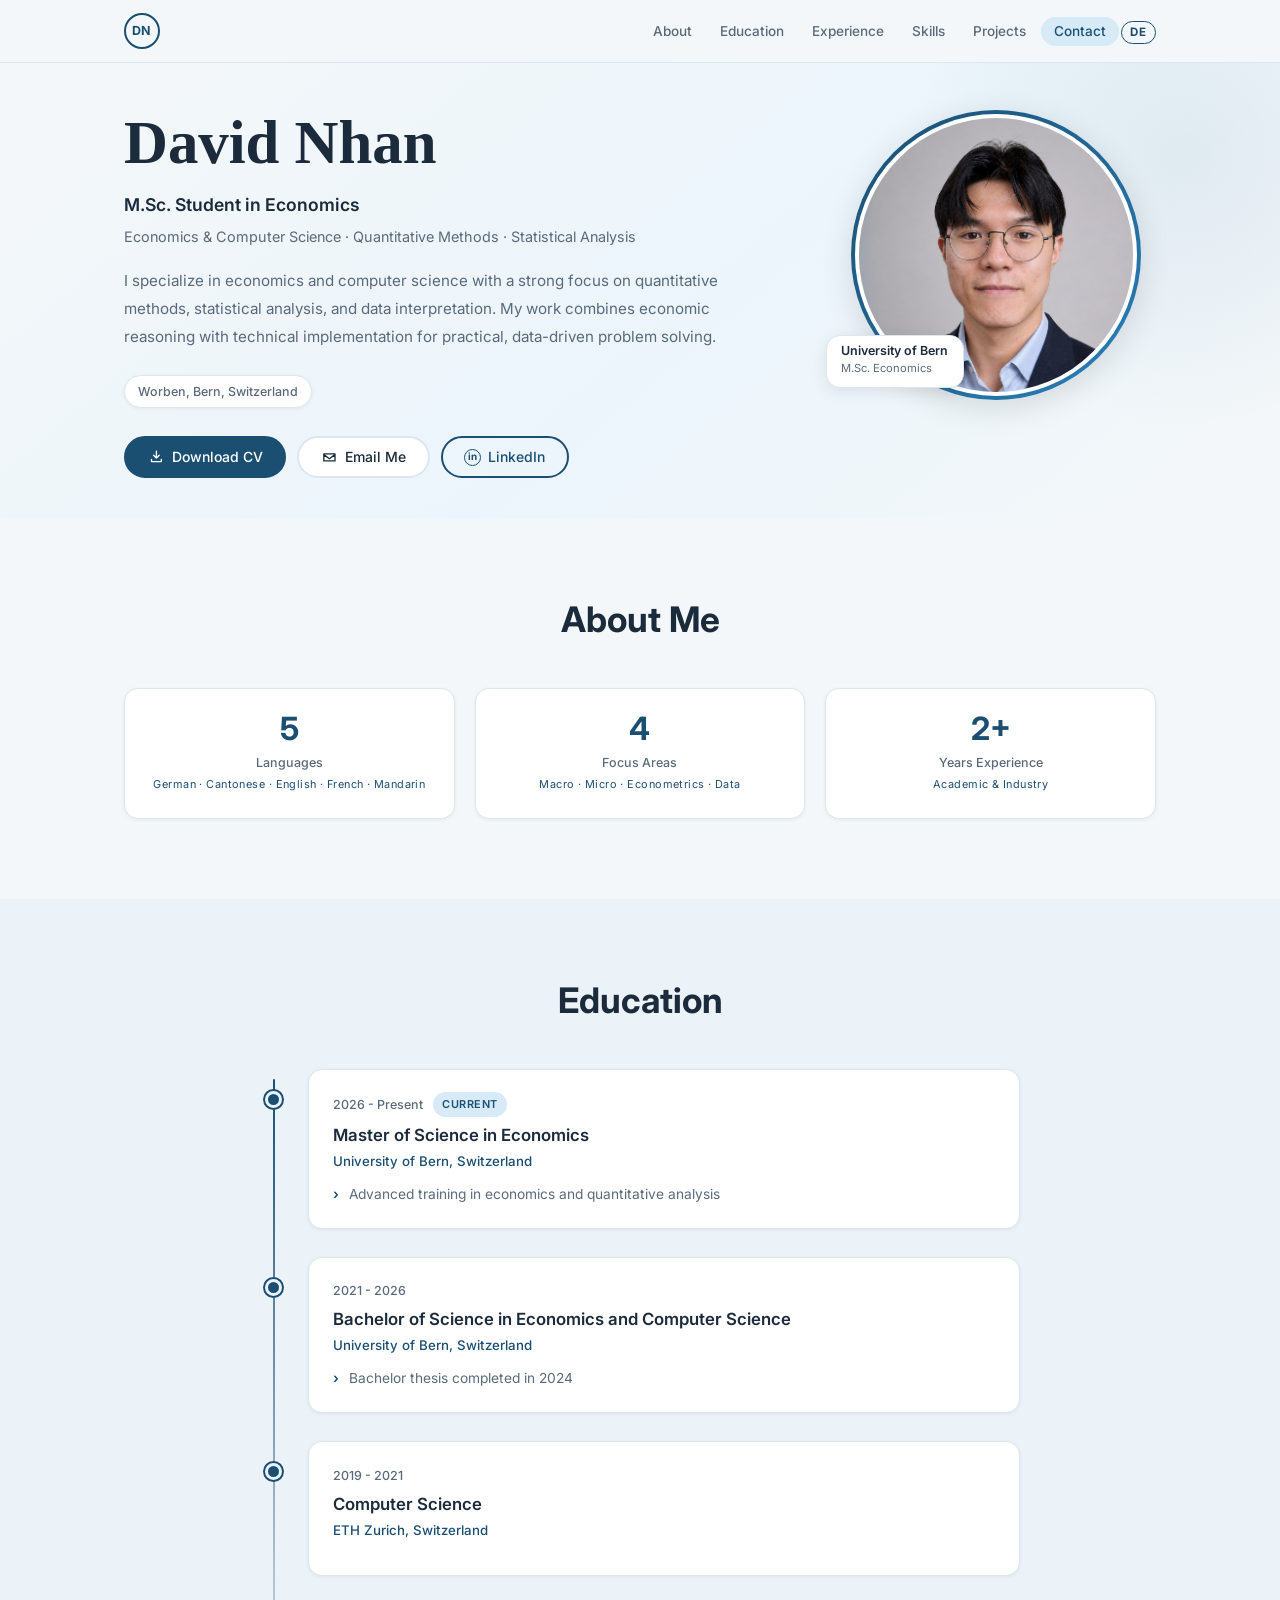
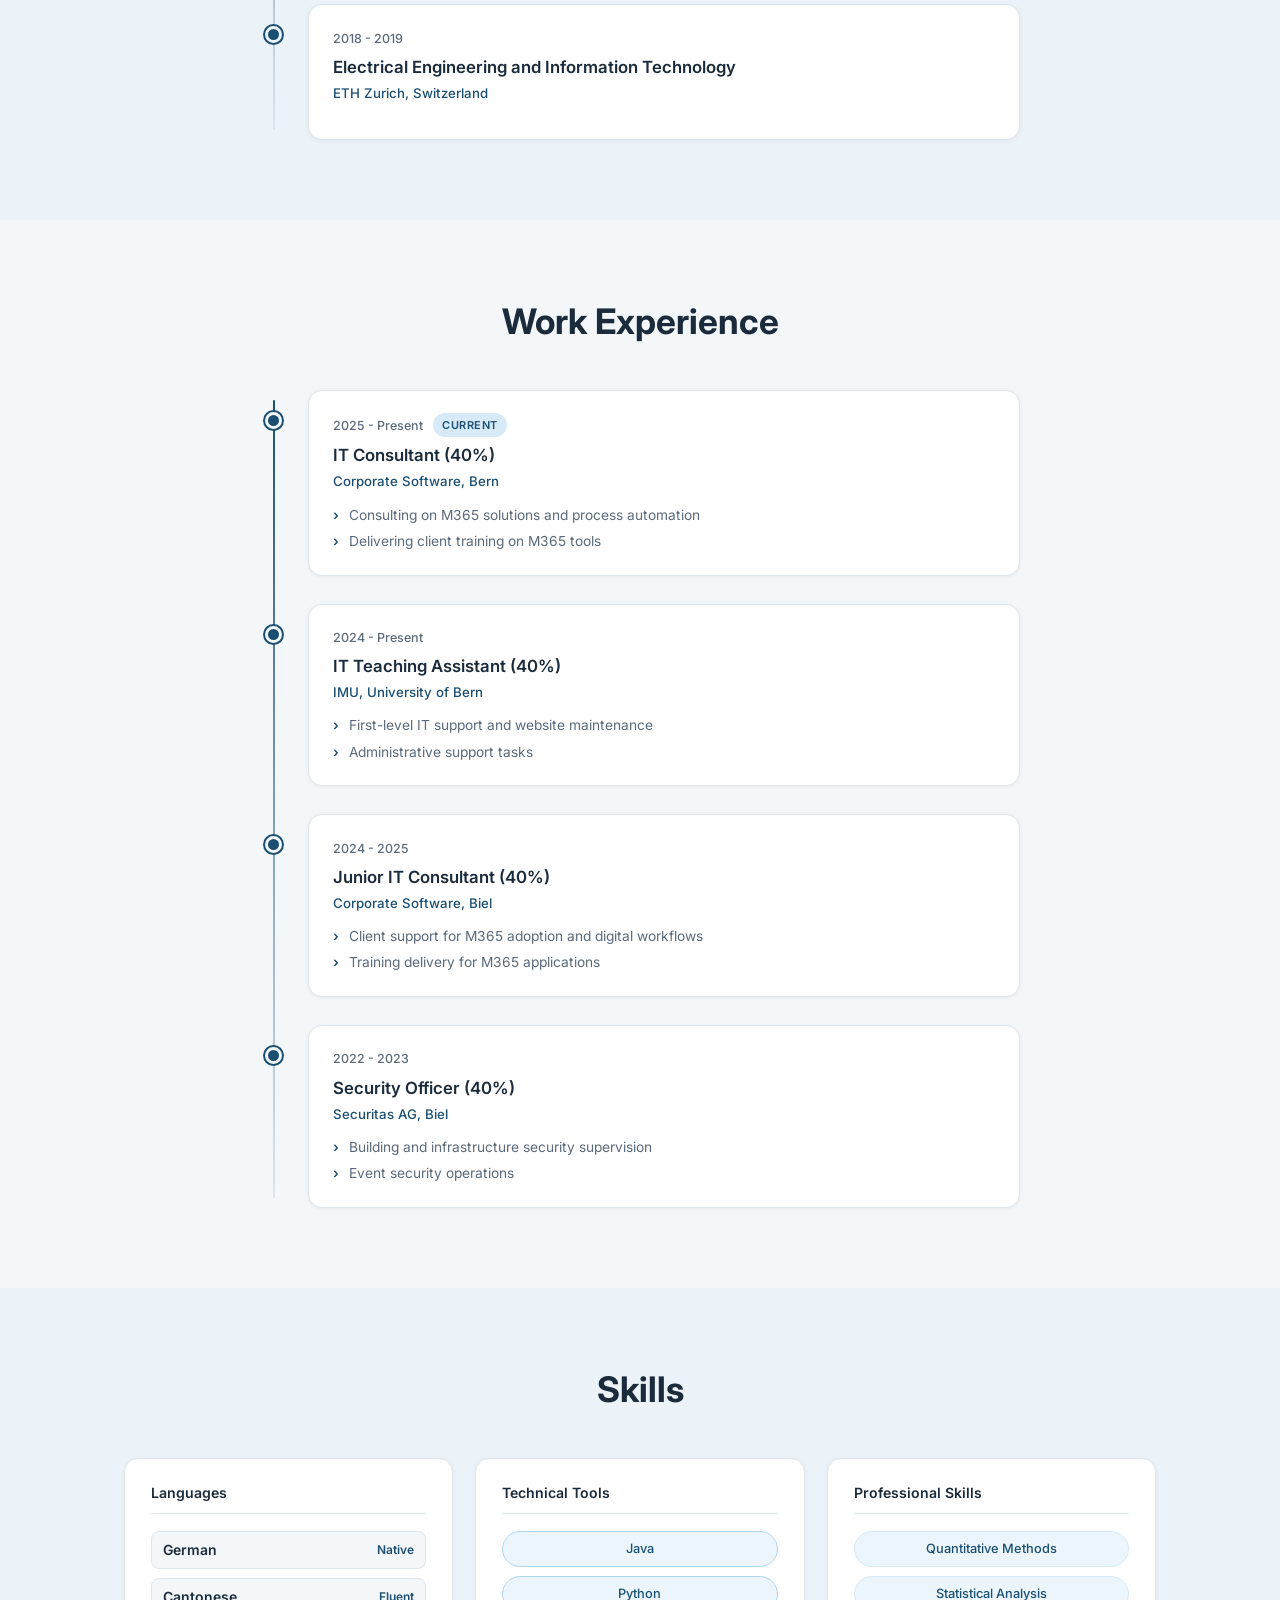
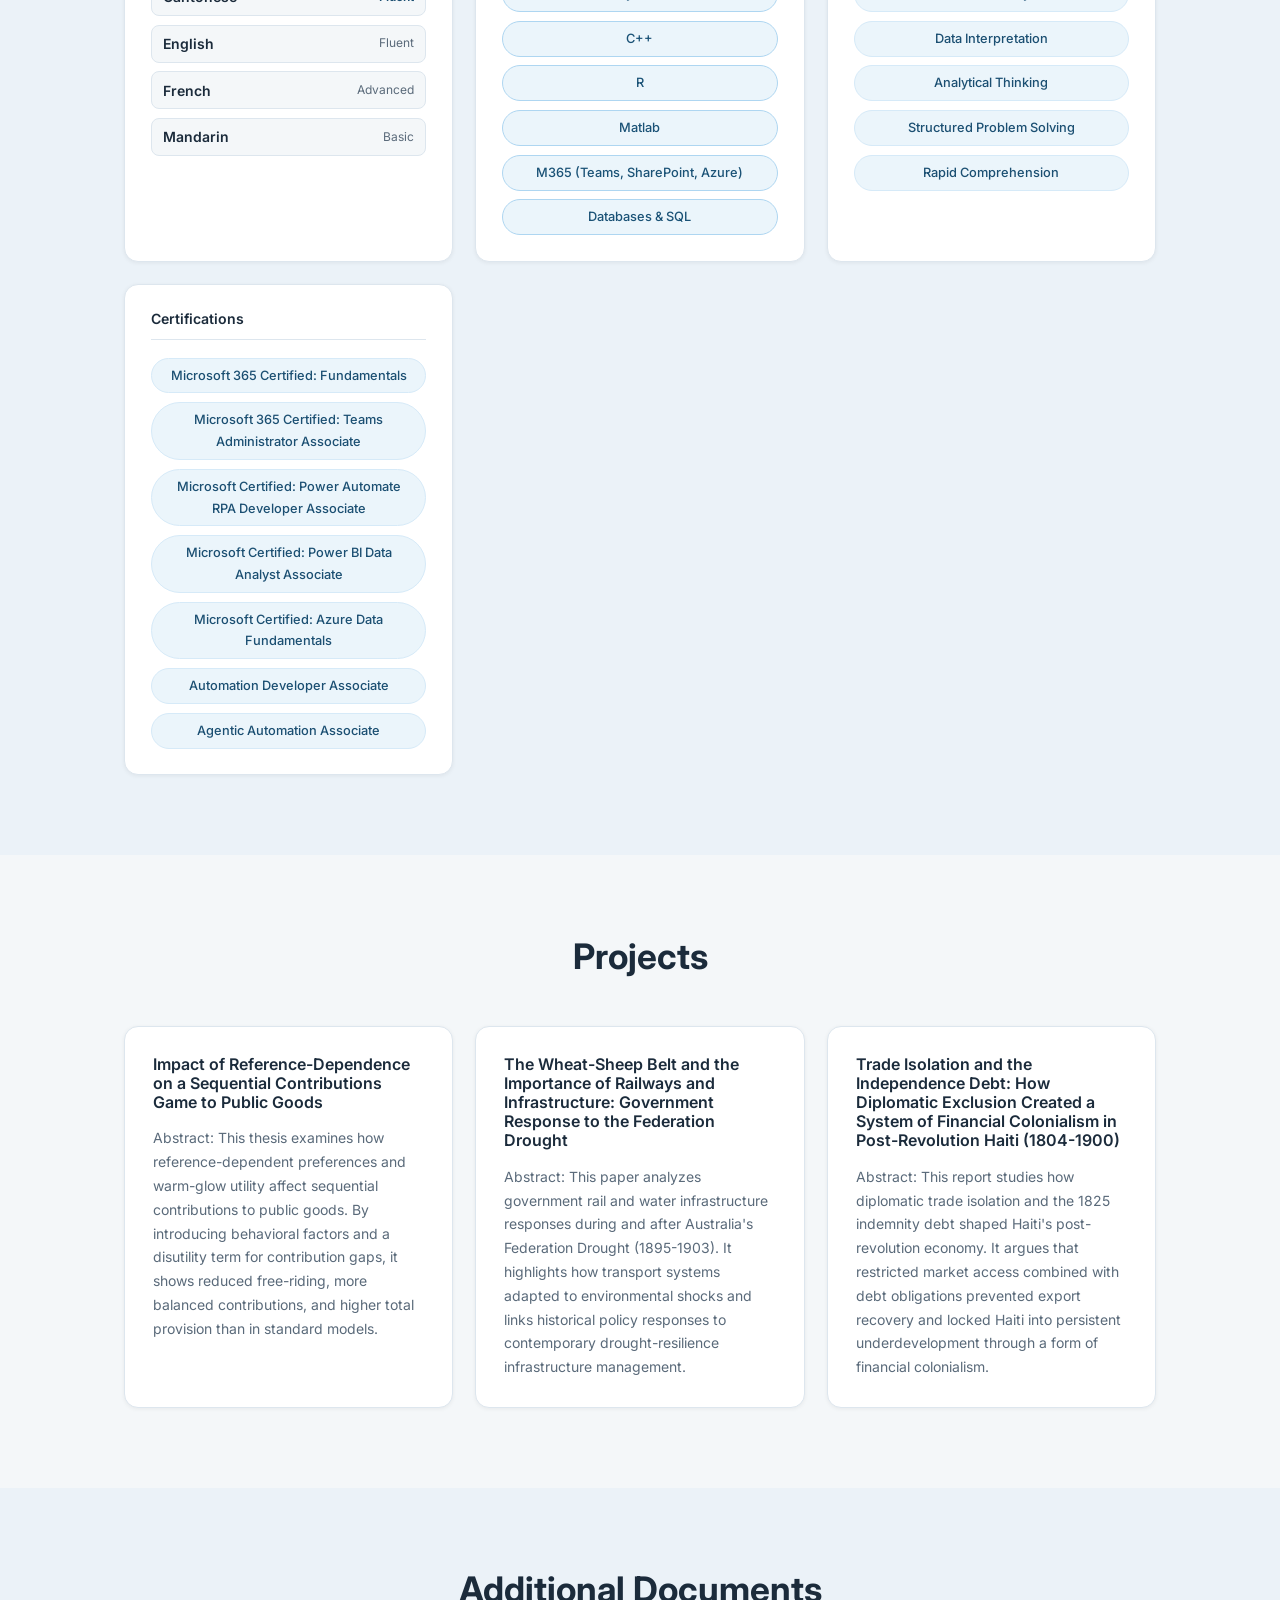
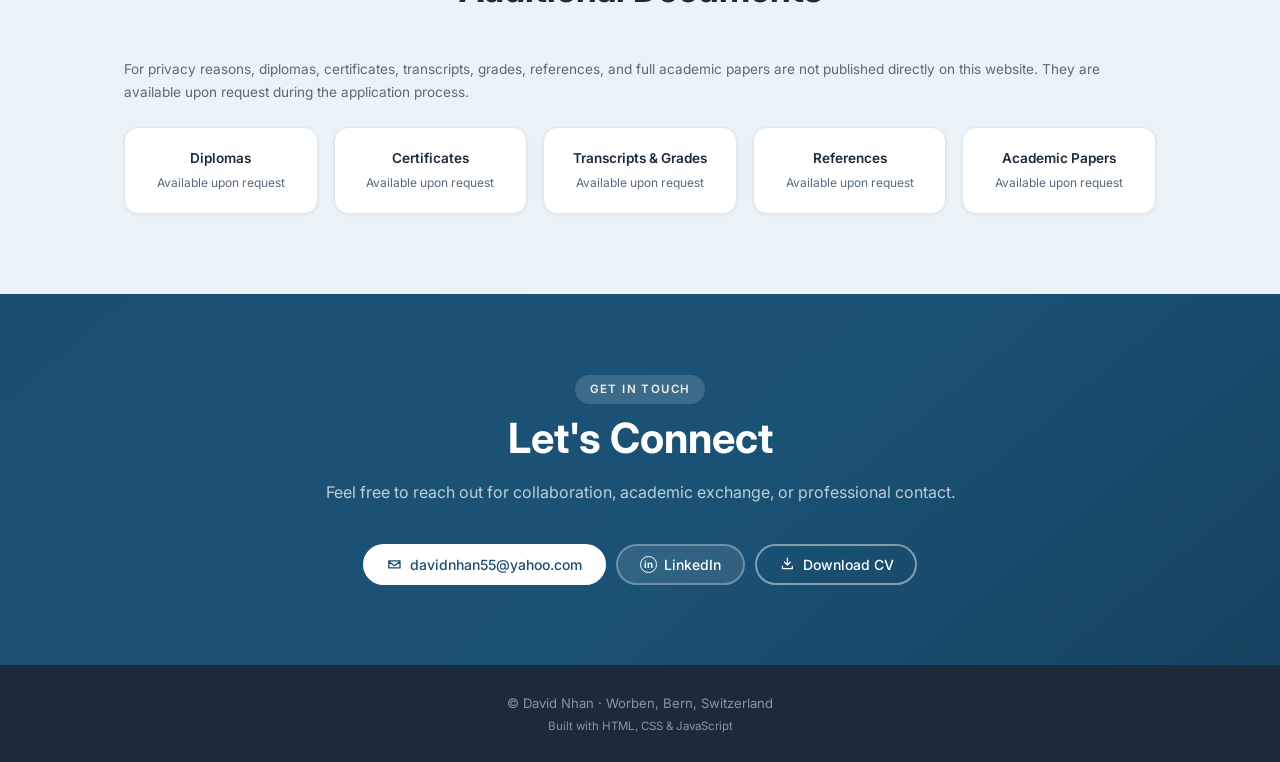
==== commit 7a5c3e43: "Refine EN/DE layout labels, project abstracts, and icon buttons" ====
--- a/index.html
+++ b/index.html
@@ -33,7 +33,6 @@
     <section id="hero" class="hero-section">
       <div class="hero-container">
         <div class="hero-text reveal">
-          <p class="hero-greeting">Hello, I am</p>
           <h1 class="hero-name">David Nhan</h1>
           <p class="hero-headline">M.Sc. Student in Economics</p>
           <span class="hero-sub-headline">Economics &amp; Computer Science · Quantitative Methods · Statistical Analysis</span>
@@ -47,9 +46,18 @@
             <span class="badge badge-location">Worben, Bern, Switzerland</span>
           </div>
           <div class="hero-buttons">
-            <a class="btn btn-primary" href="docs/David_Nhan_FlowCV.pdf" target="_blank" rel="noopener">Download CV</a>
-            <a class="btn btn-secondary" href="mailto:davidnhan55@yahoo.com">Email Me</a>
-            <a class="btn btn-outline" href="https://www.linkedin.com/in/david-nhan-41972a270/" target="_blank" rel="noopener">LinkedIn</a>
+            <a class="btn btn-primary" href="docs/David_Nhan_FlowCV.pdf" target="_blank" rel="noopener">
+              <svg class="btn-icon" viewBox="0 0 24 24" aria-hidden="true"><path d="M12 3v10m0 0 4-4m-4 4-4-4M5 15v3h14v-3" fill="none" stroke="currentColor" stroke-width="1.9" stroke-linecap="round" stroke-linejoin="round"/></svg>
+              <span>Download CV</span>
+            </a>
+            <a class="btn btn-secondary" href="mailto:davidnhan55@yahoo.com">
+              <svg class="btn-icon" viewBox="0 0 24 24" aria-hidden="true"><path d="M4 7h16v10H4zM4 8l8 6 8-6" fill="none" stroke="currentColor" stroke-width="1.9" stroke-linecap="round" stroke-linejoin="round"/></svg>
+              <span>Email Me</span>
+            </a>
+            <a class="btn btn-outline" href="https://www.linkedin.com/in/david-nhan-41972a270/" target="_blank" rel="noopener">
+              <span class="btn-icon btn-icon-in" aria-hidden="true">in</span>
+              <span>LinkedIn</span>
+            </a>
           </div>
         </div>
         <div class="hero-image-wrapper reveal">
@@ -69,7 +77,6 @@
     <section id="about" class="section">
       <div class="container">
         <div class="section-header reveal">
-          <span class="section-label">Who I Am</span>
           <h2>About Me</h2>
         </div>
         <div class="about-content reveal">
@@ -111,7 +118,6 @@
     <section id="education" class="section section-alt">
       <div class="container">
         <div class="section-header reveal">
-          <span class="section-label">Academic Background</span>
           <h2>Education</h2>
         </div>
         <div class="timeline">
@@ -163,7 +169,6 @@
     <section id="experience" class="section">
       <div class="container">
         <div class="section-header reveal">
-          <span class="section-label">Professional Background</span>
           <h2>Work Experience</h2>
         </div>
         <div class="timeline">
@@ -225,7 +230,6 @@
     <section id="skills" class="section section-alt">
       <div class="container">
         <div class="section-header reveal">
-          <span class="section-label">What I Bring</span>
           <h2>Skills</h2>
         </div>
         <div class="skills-grid">
@@ -285,24 +289,30 @@
         </div>
         <div class="projects-grid">
           <article class="project-card reveal">
-            <h3>Bachelor_Thesis.pdf</h3>
+            <h3>Impact of Reference-Dependence on a Sequential Contributions Game to Public Goods</h3>
             <p>
-              Abstract: Bachelor's thesis examining an economics research question using
-              quantitative methods, structured data analysis, and evidence-based interpretation.
+              Abstract: This thesis examines how reference-dependent preferences and warm-glow
+              utility affect sequential contributions to public goods. By introducing behavioral
+              factors and a disutility term for contribution gaps, it shows reduced free-riding,
+              more balanced contributions, and higher total provision than in standard models.
             </p>
           </article>
           <article class="project-card reveal">
-            <h3>SeminarReport_David_Nhan.pdf</h3>
+            <h3>The Wheat-Sheep Belt and the Importance of Railways and Infrastructure: Government Response to the Federation Drought</h3>
             <p>
-              Abstract: Seminar report presenting a focused literature-based and empirical
-              discussion of a selected topic in economics with clear argumentation.
+              Abstract: This paper analyzes government rail and water infrastructure responses
+              during and after Australia&apos;s Federation Drought (1895-1903). It highlights how
+              transport systems adapted to environmental shocks and links historical policy
+              responses to contemporary drought-resilience infrastructure management.
             </p>
           </article>
           <article class="project-card reveal">
-            <h3>Seminar_Economics_of_slavery_V2.pdf</h3>
+            <h3>Trade Isolation and the Independence Debt: How Diplomatic Exclusion Created a System of Financial Colonialism in Post-Revolution Haiti (1804-1900)</h3>
             <p>
-              Abstract: Seminar paper analyzing the economics of slavery, focusing on
-              incentives, institutions, and long-run economic implications.
+              Abstract: This report studies how diplomatic trade isolation and the 1825 indemnity
+              debt shaped Haiti&apos;s post-revolution economy. It argues that restricted market access
+              combined with debt obligations prevented export recovery and locked Haiti into
+              persistent underdevelopment through a form of financial colonialism.
             </p>
           </article>
         </div>
@@ -312,7 +322,6 @@
     <section id="documents" class="section section-alt">
       <div class="container">
         <div class="section-header reveal">
-          <span class="section-label">Documentation</span>
           <h2>Additional Documents</h2>
         </div>
         <p class="documents-notice reveal">
@@ -340,9 +349,18 @@
             or professional contact.
           </p>
           <div class="contact-buttons">
-            <a class="btn btn-primary" href="mailto:davidnhan55@yahoo.com">davidnhan55@yahoo.com</a>
-            <a class="btn btn-secondary" href="https://www.linkedin.com/in/david-nhan-41972a270/" target="_blank" rel="noopener">LinkedIn</a>
-            <a class="btn btn-outline" href="docs/David_Nhan_FlowCV.pdf" target="_blank" rel="noopener">Download CV</a>
+            <a class="btn btn-primary" href="mailto:davidnhan55@yahoo.com">
+              <svg class="btn-icon" viewBox="0 0 24 24" aria-hidden="true"><path d="M4 7h16v10H4zM4 8l8 6 8-6" fill="none" stroke="currentColor" stroke-width="1.9" stroke-linecap="round" stroke-linejoin="round"/></svg>
+              <span>davidnhan55@yahoo.com</span>
+            </a>
+            <a class="btn btn-secondary" href="https://www.linkedin.com/in/david-nhan-41972a270/" target="_blank" rel="noopener">
+              <span class="btn-icon btn-icon-in" aria-hidden="true">in</span>
+              <span>LinkedIn</span>
+            </a>
+            <a class="btn btn-outline" href="docs/David_Nhan_FlowCV.pdf" target="_blank" rel="noopener">
+              <svg class="btn-icon" viewBox="0 0 24 24" aria-hidden="true"><path d="M12 3v10m0 0 4-4m-4 4-4-4M5 15v3h14v-3" fill="none" stroke="currentColor" stroke-width="1.9" stroke-linecap="round" stroke-linejoin="round"/></svg>
+              <span>Download CV</span>
+            </a>
           </div>
         </div>
       </div>
--- a/styles.css
+++ b/styles.css
@@ -179,6 +179,26 @@
     line-height: 1;
 }
 
+.btn-icon {
+    width: 1.05rem;
+    height: 1.05rem;
+    flex-shrink: 0;
+}
+
+.btn-icon-in {
+    display: inline-flex;
+    align-items: center;
+    justify-content: center;
+    width: 1.05rem;
+    height: 1.05rem;
+    border: 1.6px solid currentColor;
+    border-radius: 50%;
+    font-size: 0.62rem;
+    font-weight: 700;
+    line-height: 1;
+    text-transform: lowercase;
+}
+
 /* Filled accent button */
 .btn-primary {
     background-color: var(--color-accent);
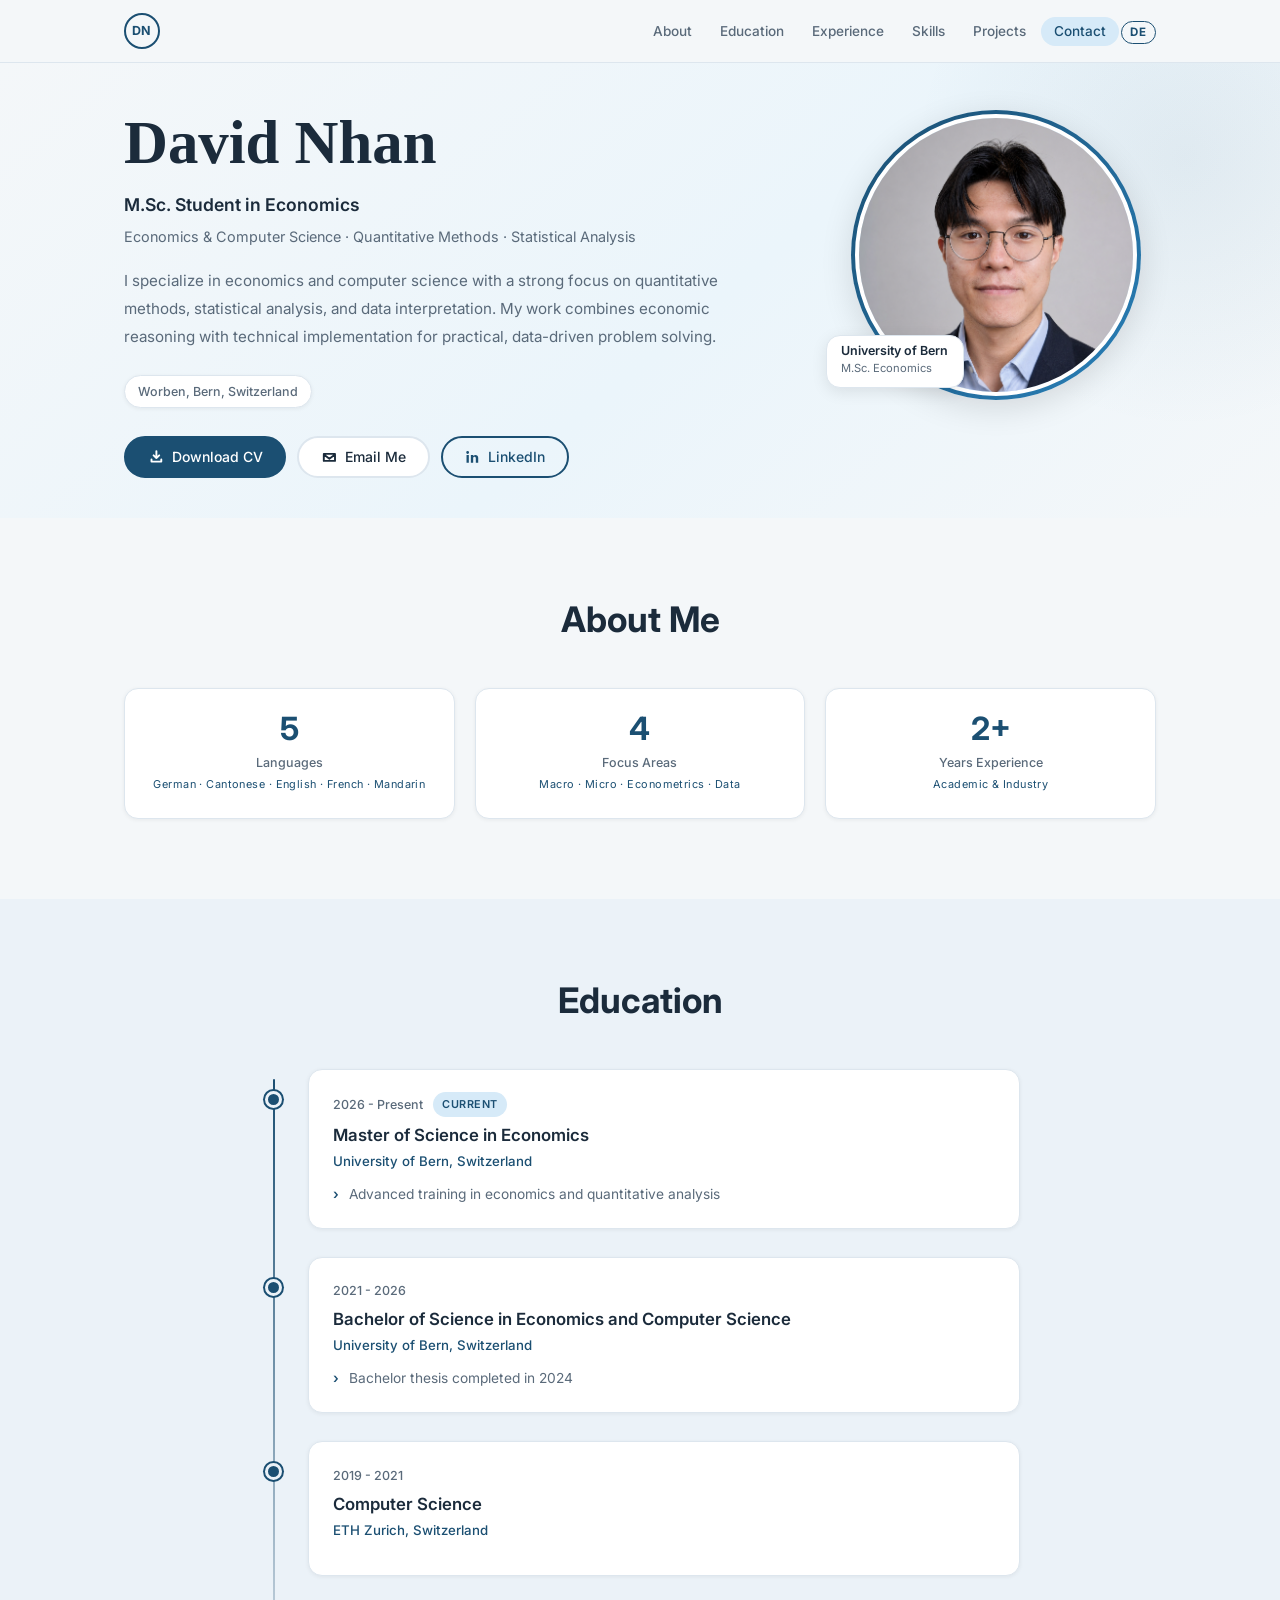
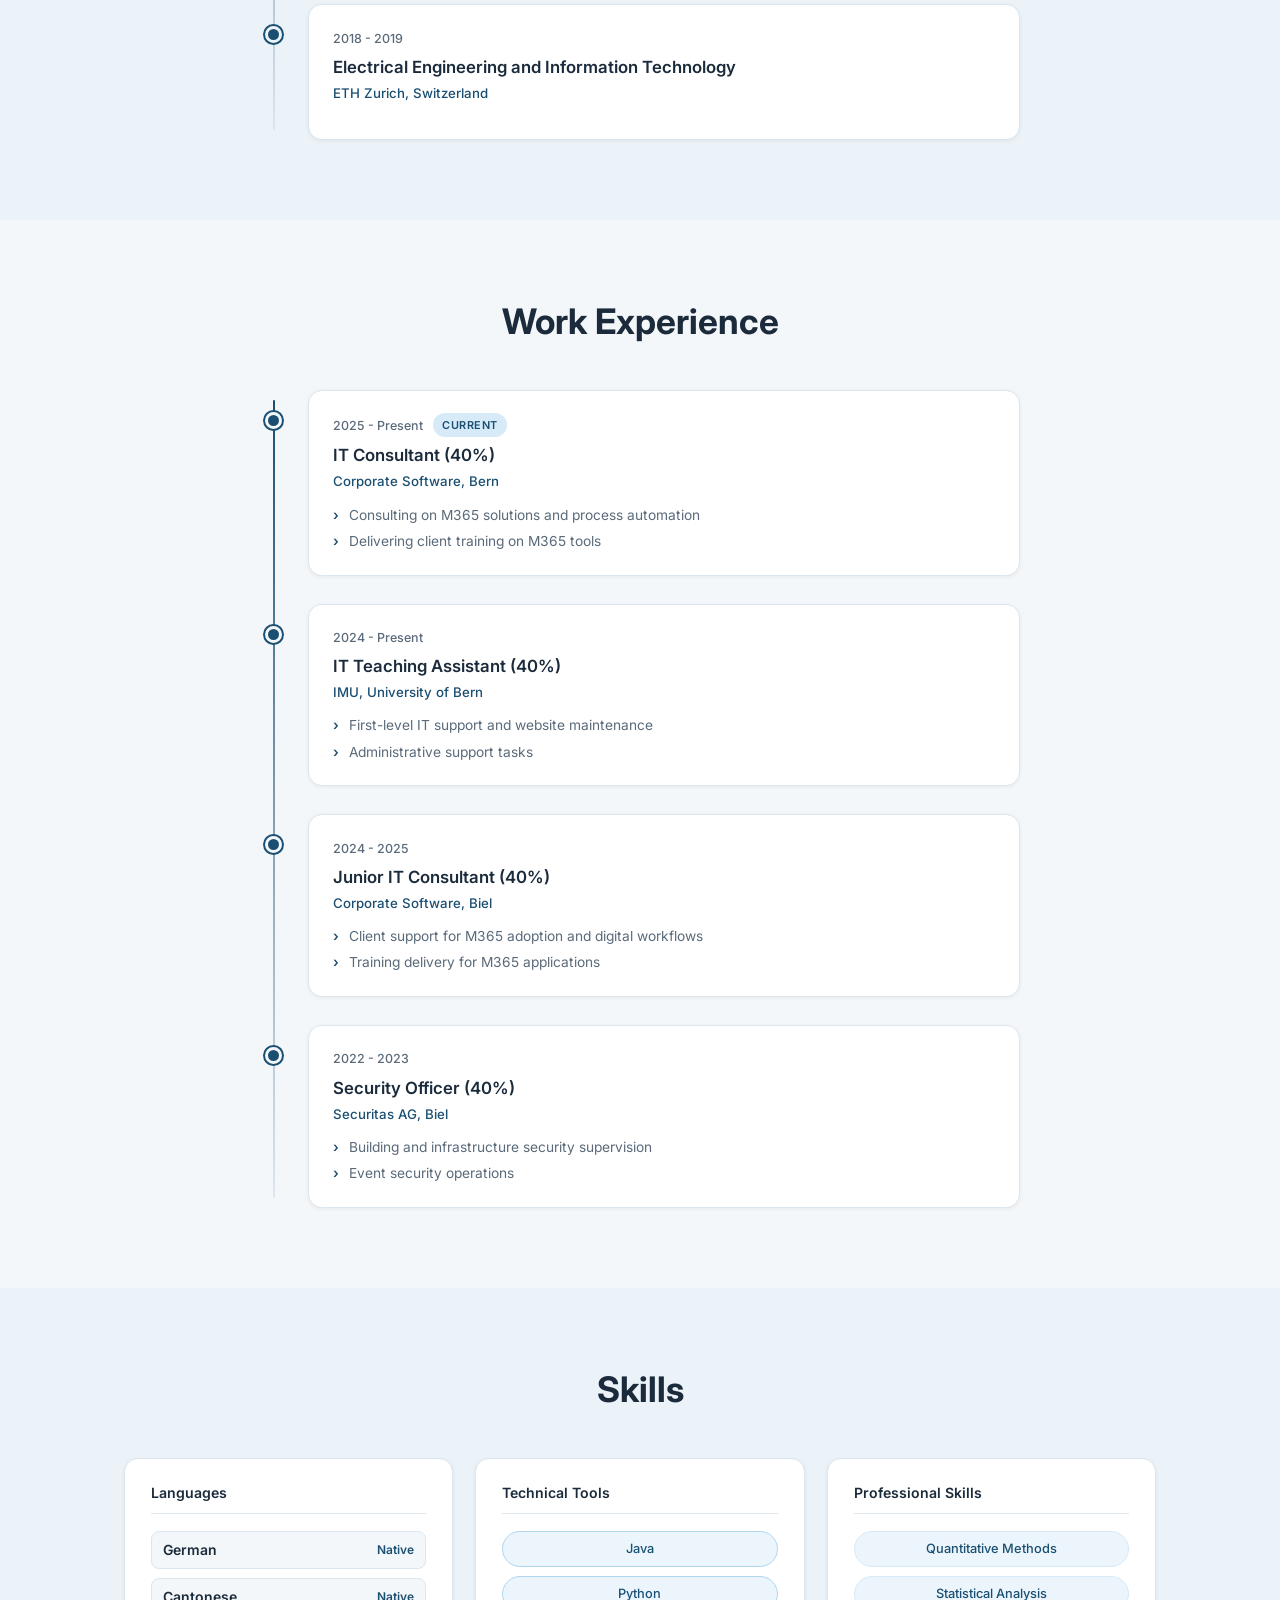
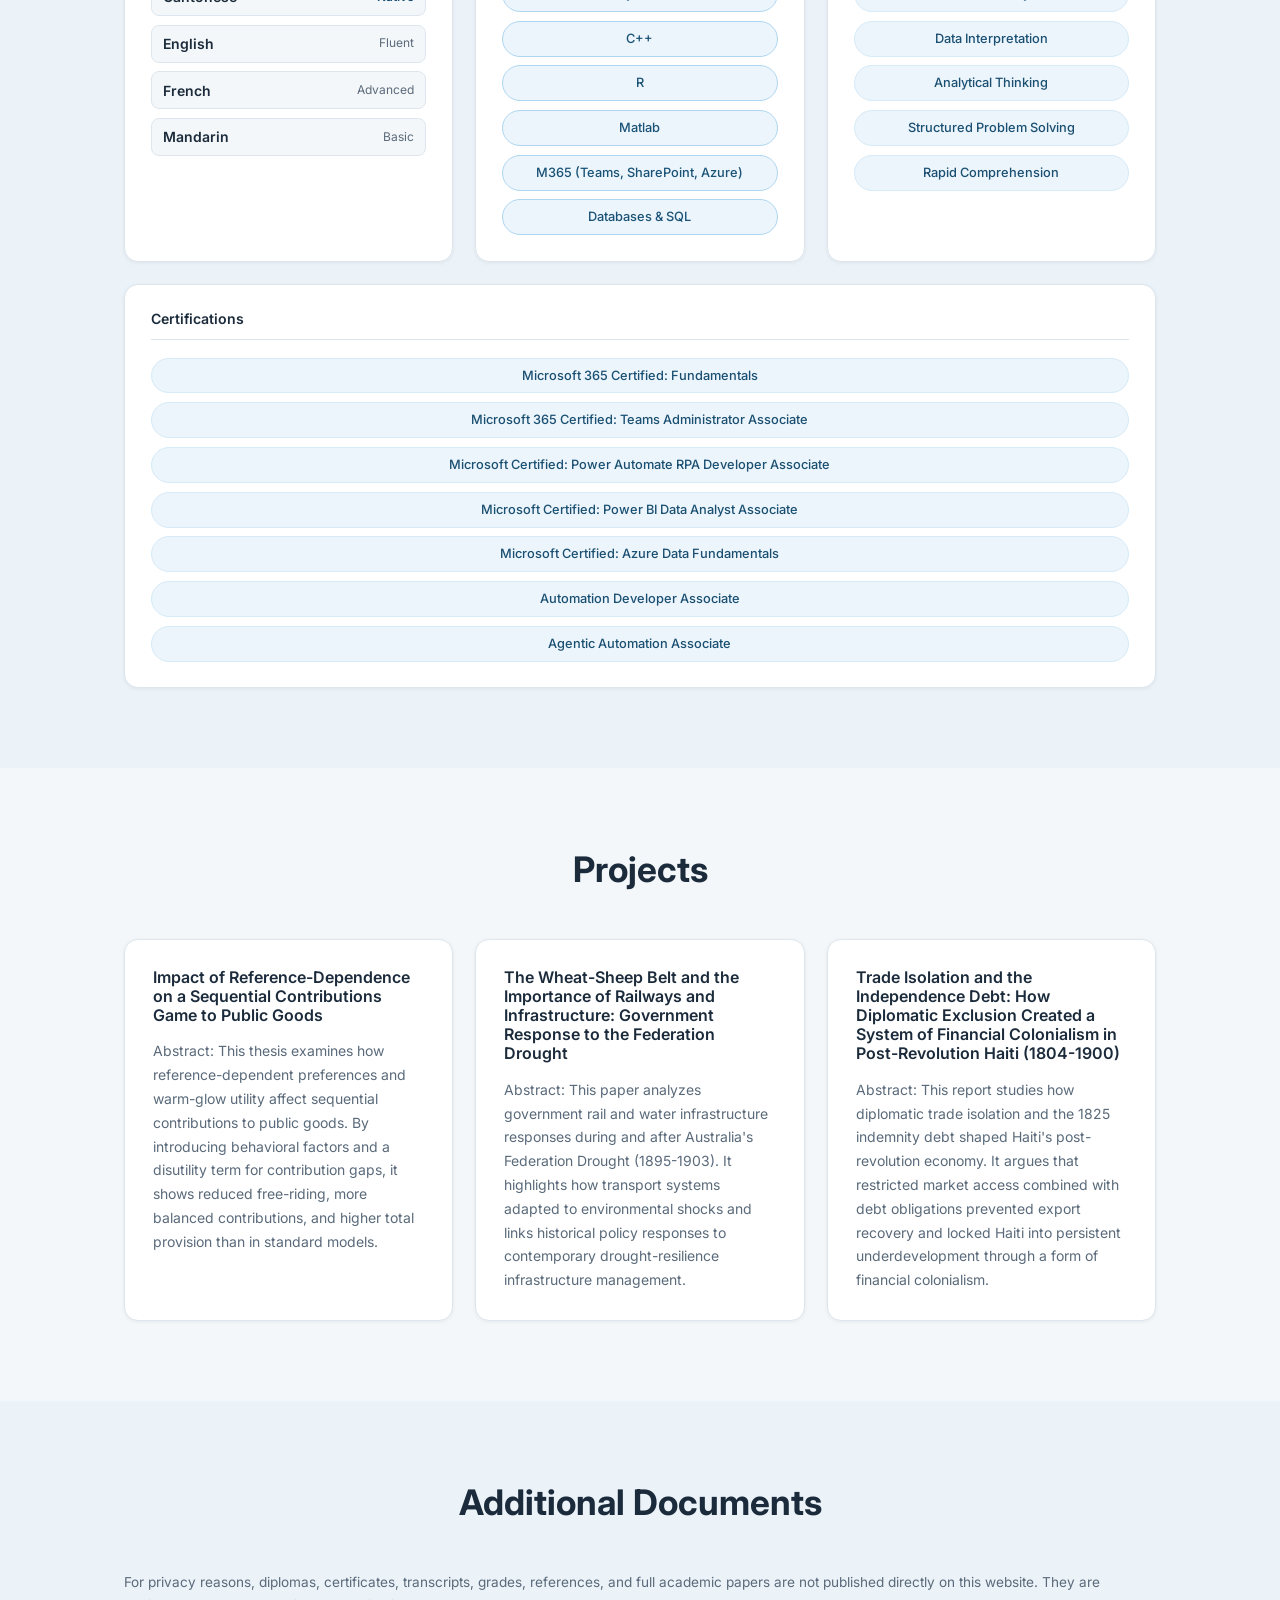
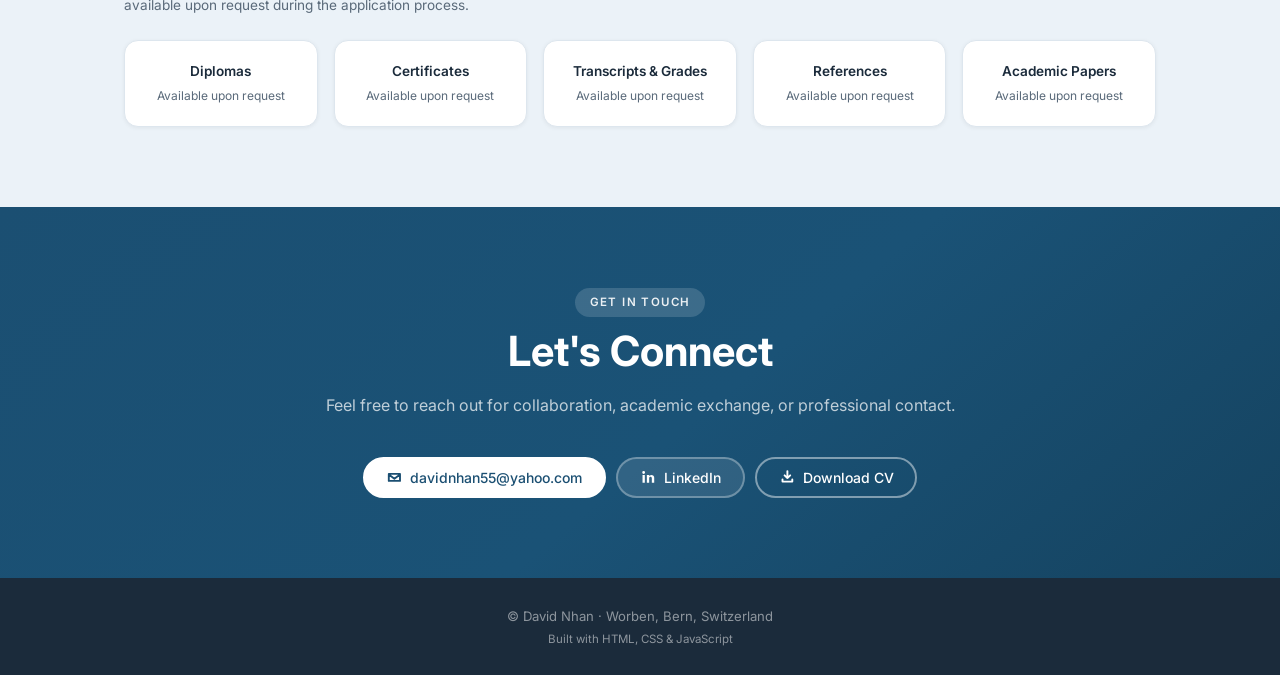
==== commit 2965ae73: "Fix button icons, language level, and skills layout" ====
--- a/index.html
+++ b/index.html
@@ -55,7 +55,7 @@
               <span>Email Me</span>
             </a>
             <a class="btn btn-outline" href="https://www.linkedin.com/in/david-nhan-41972a270/" target="_blank" rel="noopener">
-              <span class="btn-icon btn-icon-in" aria-hidden="true">in</span>
+              <svg class="btn-icon" viewBox="0 0 24 24" aria-hidden="true"><path d="M6.9 8.6H3.6v11h3.3v-11ZM5.2 7A1.9 1.9 0 1 0 5.2 3 1.9 1.9 0 0 0 5.2 7Zm15.2 6.3c0-3.3-1.8-4.8-4.1-4.8-1.9 0-2.8 1.1-3.2 1.8V8.6H9.8v11h3.3v-6.1c0-.4 0-.7.1-.9.3-.7.9-1.4 1.9-1.4 1.3 0 1.8 1 1.8 2.5v5.9h3.4v-6.3Z" fill="currentColor"/></svg>
               <span>LinkedIn</span>
             </a>
           </div>
@@ -237,7 +237,7 @@
             <h3 class="skill-group-title">Languages</h3>
             <div class="skill-tags">
                 <div class="skill-tag-language"><span class="lang-name">German</span><span class="lang-level lang-native">Native</span></div>
-                <div class="skill-tag-language"><span class="lang-name">Cantonese</span><span class="lang-level lang-native">Fluent</span></div>
+                <div class="skill-tag-language"><span class="lang-name">Cantonese</span><span class="lang-level lang-native">Native</span></div>
                 <div class="skill-tag-language"><span class="lang-name">English</span><span class="lang-level">Fluent</span></div>
                 <div class="skill-tag-language"><span class="lang-name">French</span><span class="lang-level">Advanced</span></div>
                 <div class="skill-tag-language"><span class="lang-name">Mandarin</span><span class="lang-level">Basic</span></div>
@@ -266,7 +266,7 @@
               <span class="skill-badge">Rapid Comprehension</span>
             </div>
           </article>
-          <article class="skill-group reveal">
+          <article class="skill-group skill-group-wide reveal">
             <h3 class="skill-group-title">Certifications</h3>
             <div class="skill-tags">
               <span class="skill-badge">Microsoft 365 Certified: Fundamentals</span>
@@ -354,7 +354,7 @@
               <span>davidnhan55@yahoo.com</span>
             </a>
             <a class="btn btn-secondary" href="https://www.linkedin.com/in/david-nhan-41972a270/" target="_blank" rel="noopener">
-              <span class="btn-icon btn-icon-in" aria-hidden="true">in</span>
+              <svg class="btn-icon" viewBox="0 0 24 24" aria-hidden="true"><path d="M6.9 8.6H3.6v11h3.3v-11ZM5.2 7A1.9 1.9 0 1 0 5.2 3 1.9 1.9 0 0 0 5.2 7Zm15.2 6.3c0-3.3-1.8-4.8-4.1-4.8-1.9 0-2.8 1.1-3.2 1.8V8.6H9.8v11h3.3v-6.1c0-.4 0-.7.1-.9.3-.7.9-1.4 1.9-1.4 1.3 0 1.8 1 1.8 2.5v5.9h3.4v-6.3Z" fill="currentColor"/></svg>
               <span>LinkedIn</span>
             </a>
             <a class="btn btn-outline" href="docs/David_Nhan_FlowCV.pdf" target="_blank" rel="noopener">
--- a/styles.css
+++ b/styles.css
@@ -183,6 +183,7 @@
     width: 1.05rem;
     height: 1.05rem;
     flex-shrink: 0;
+    display: block;
 }
 
 .btn-icon-in {
@@ -197,6 +198,10 @@
     font-weight: 700;
     line-height: 1;
     text-transform: lowercase;
+}
+
+.btn-icon path {
+    vector-effect: non-scaling-stroke;
 }
 
 /* Filled accent button */
@@ -766,6 +771,10 @@
 .skill-group:hover {
     transform: translateY(-3px);
     box-shadow: var(--shadow-md);
+}
+
+.skill-group-wide {
+    grid-column: 1 / -1;
 }
 
 .skill-group-title {
